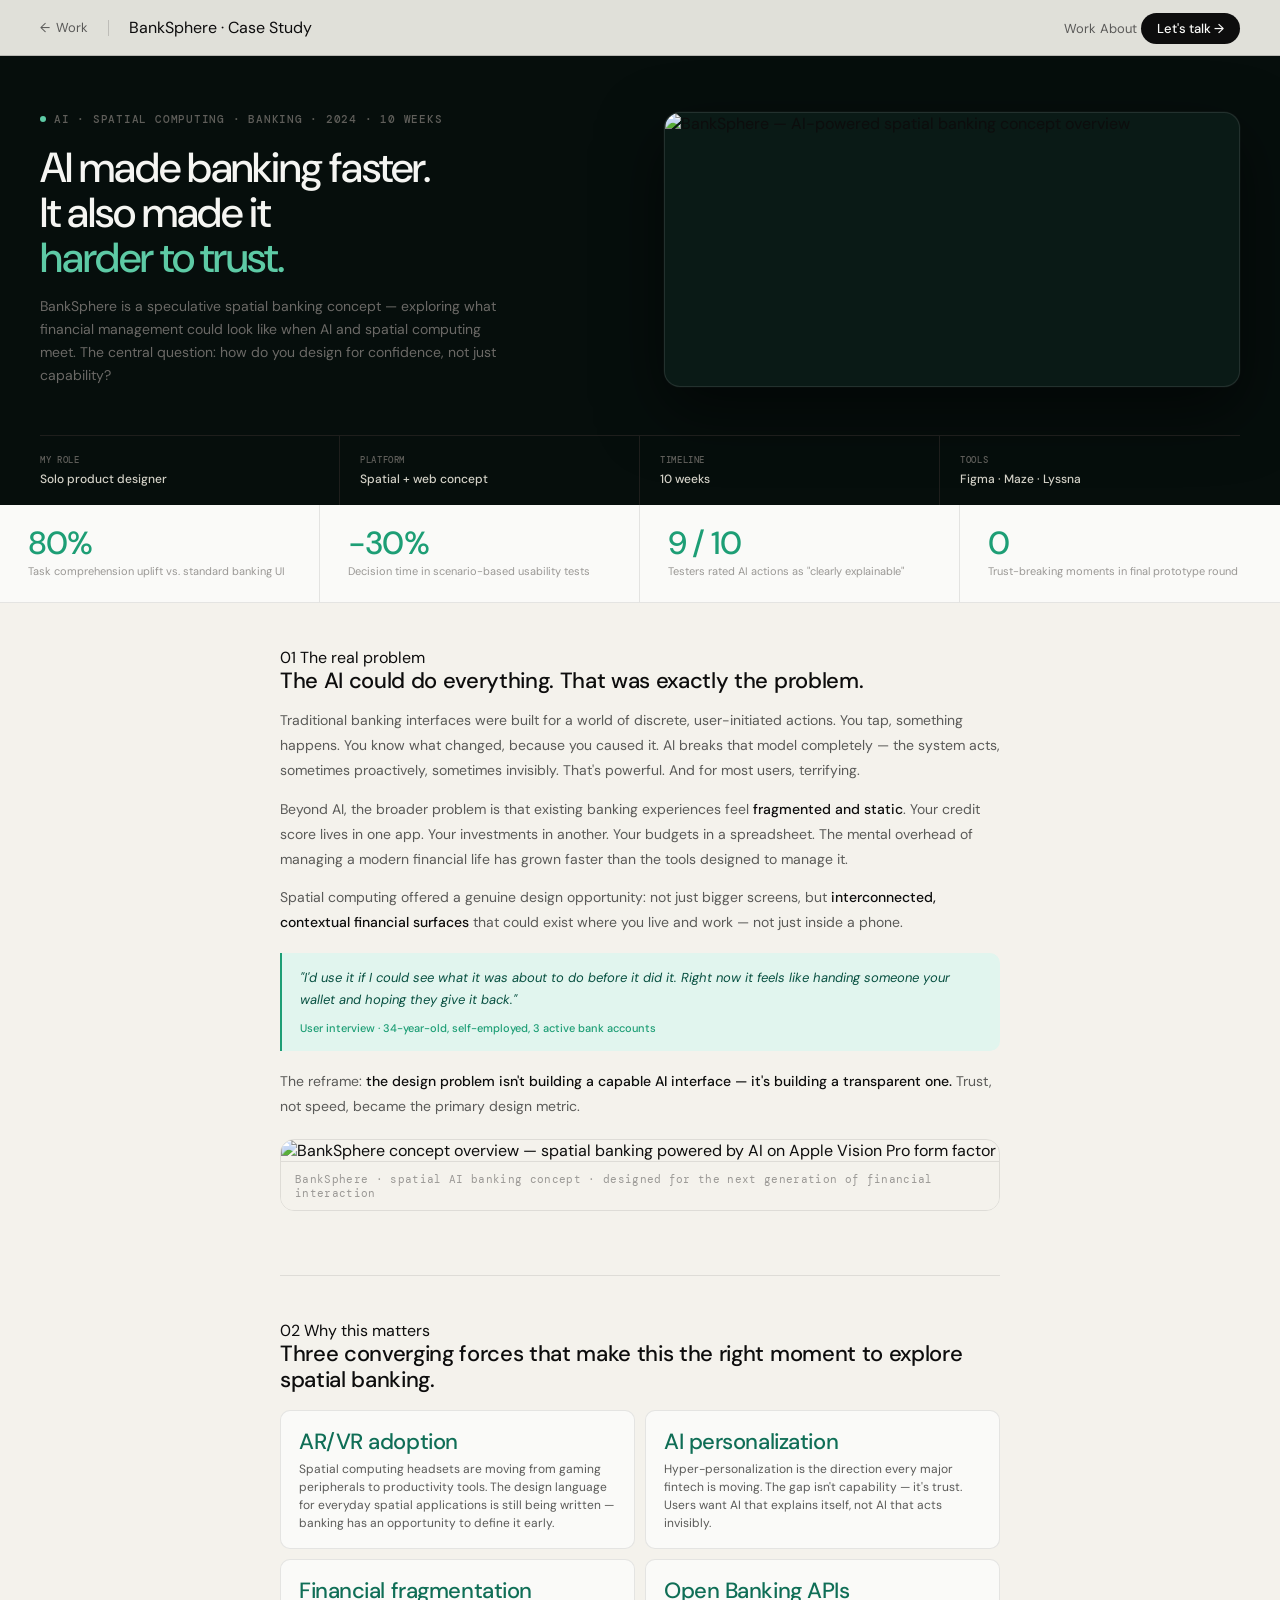
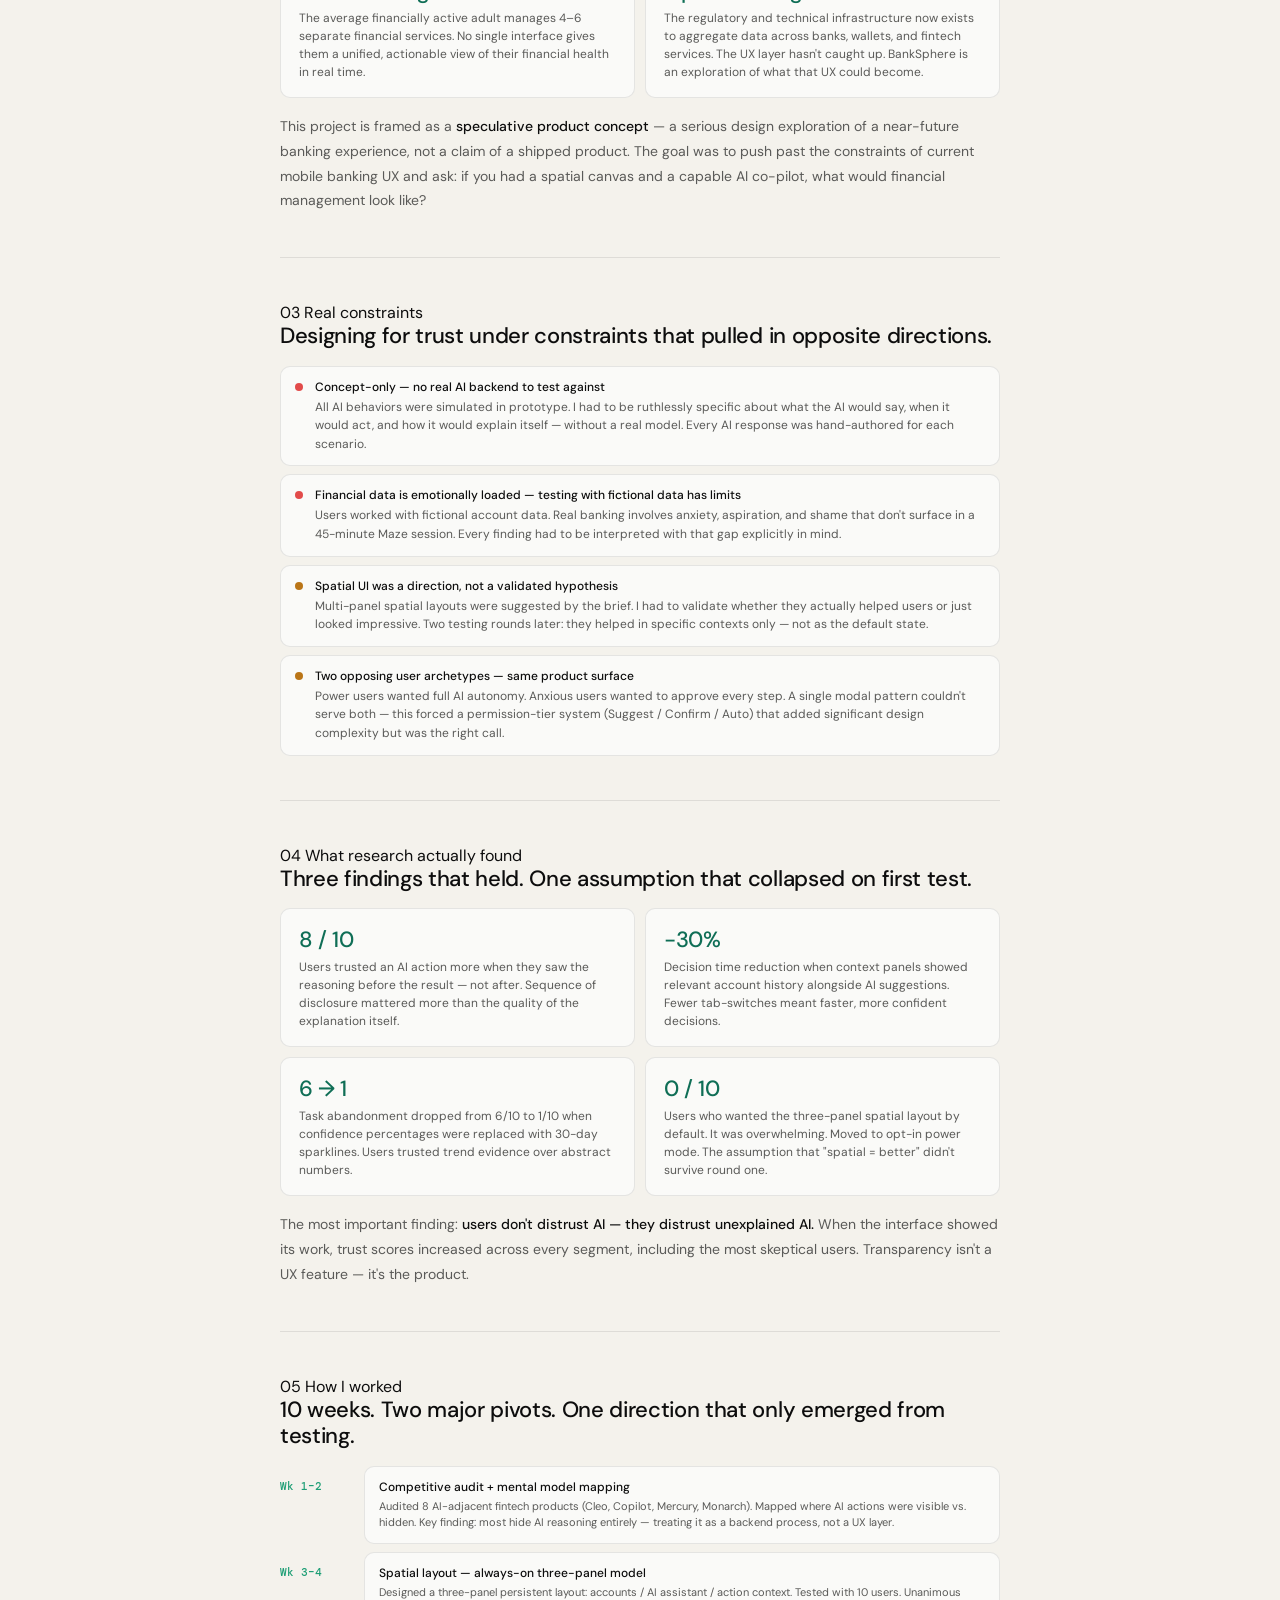
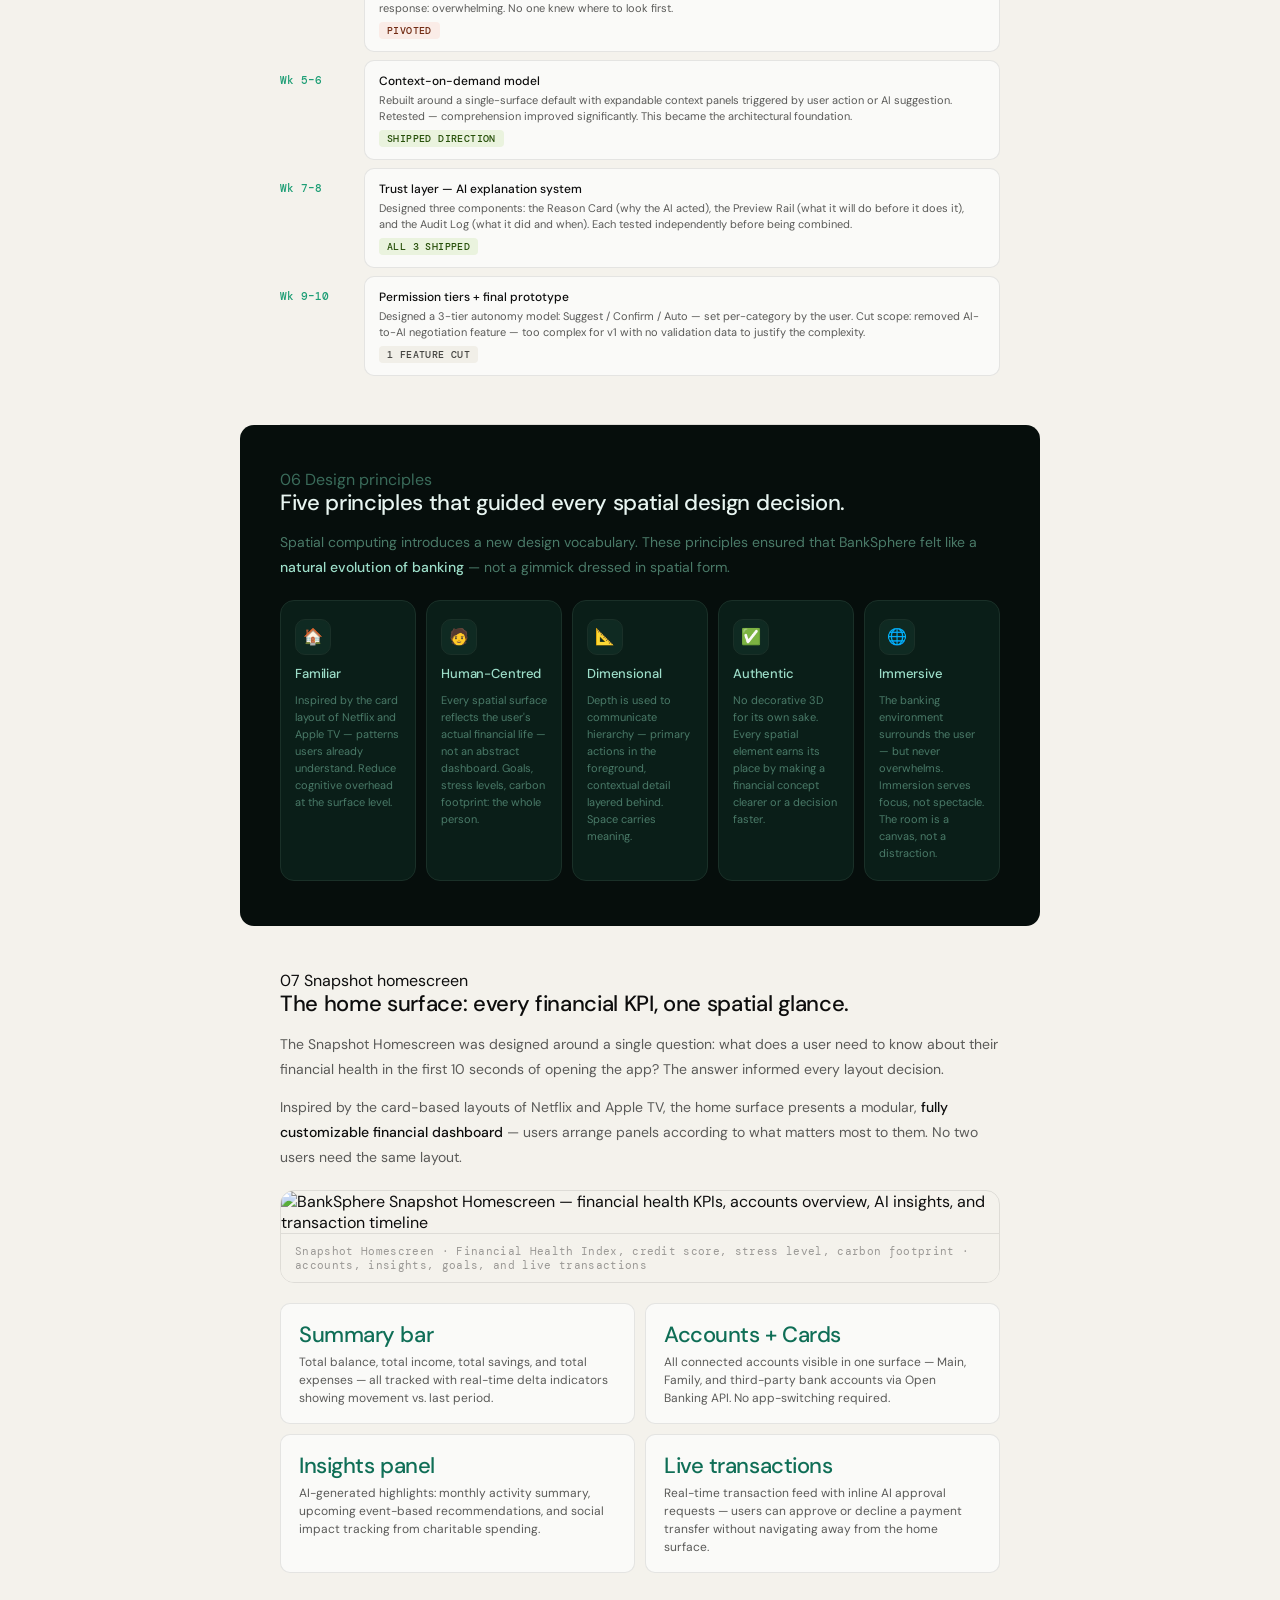
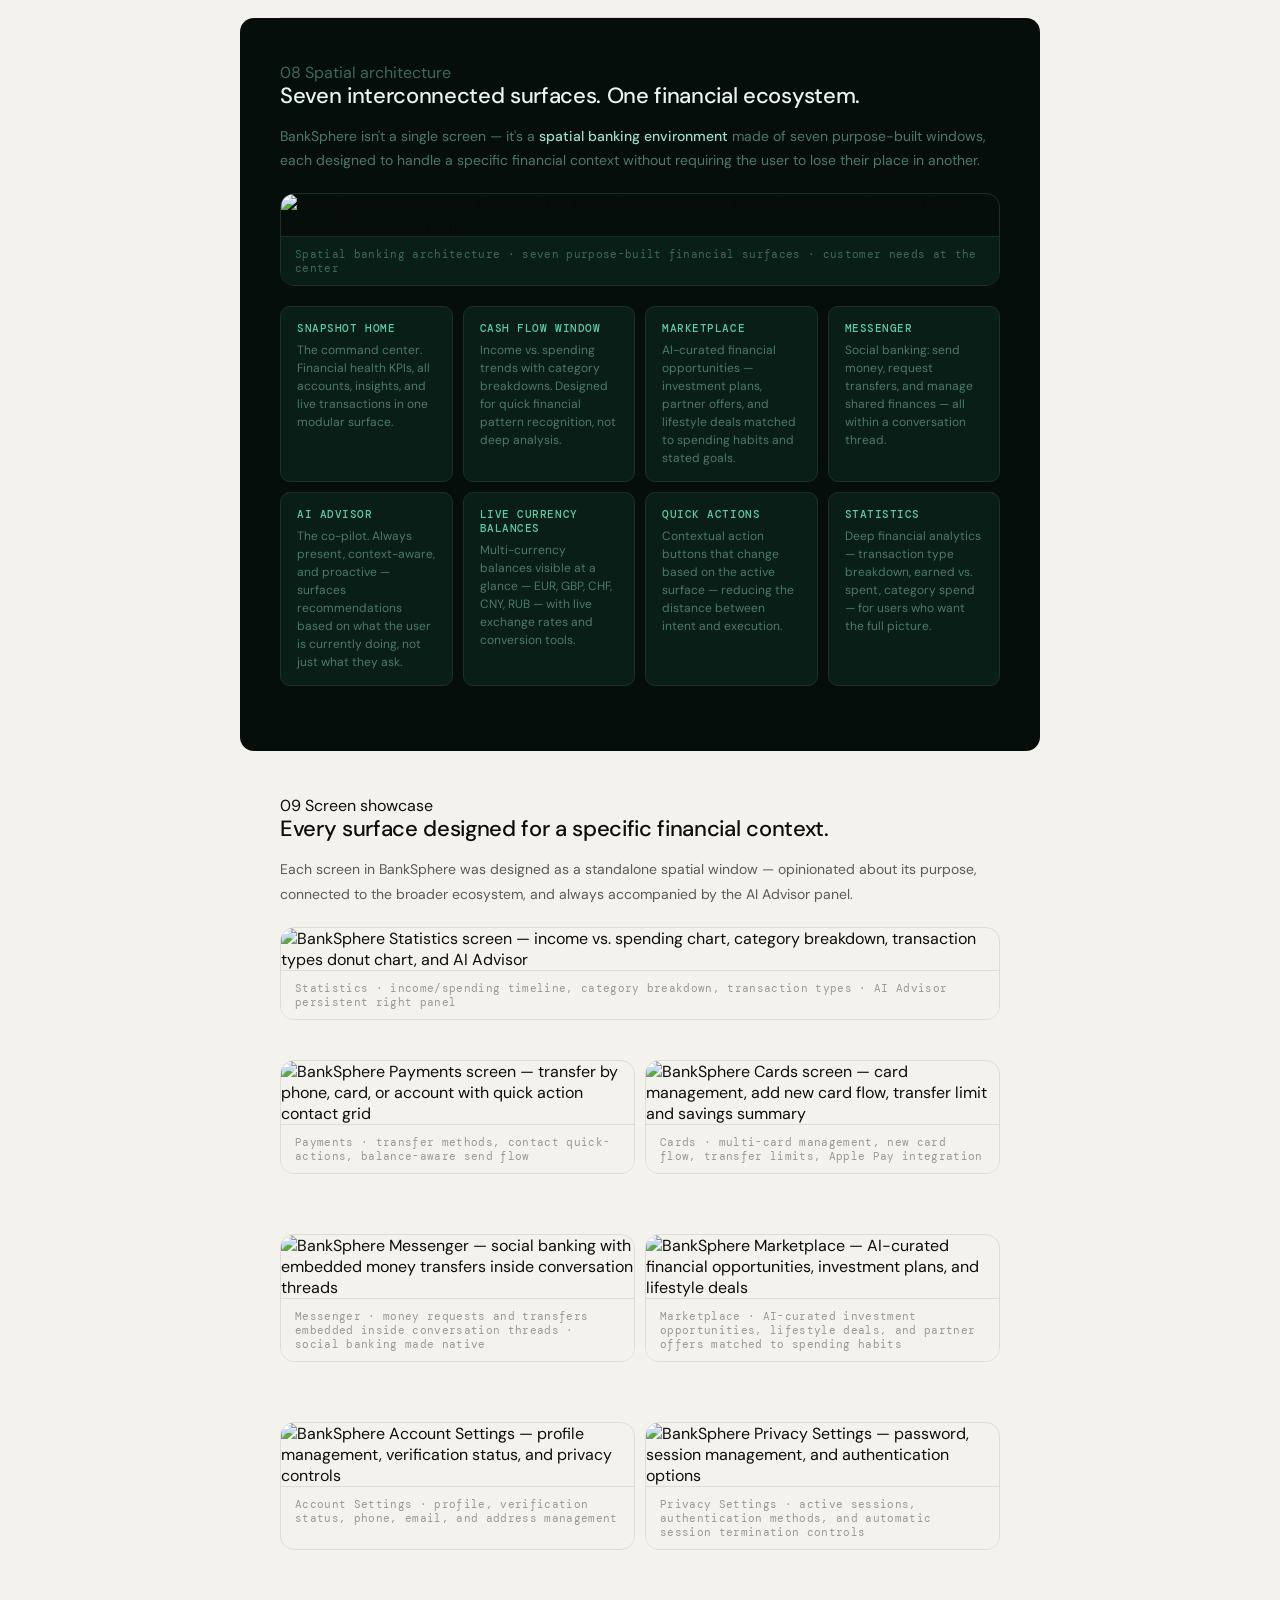
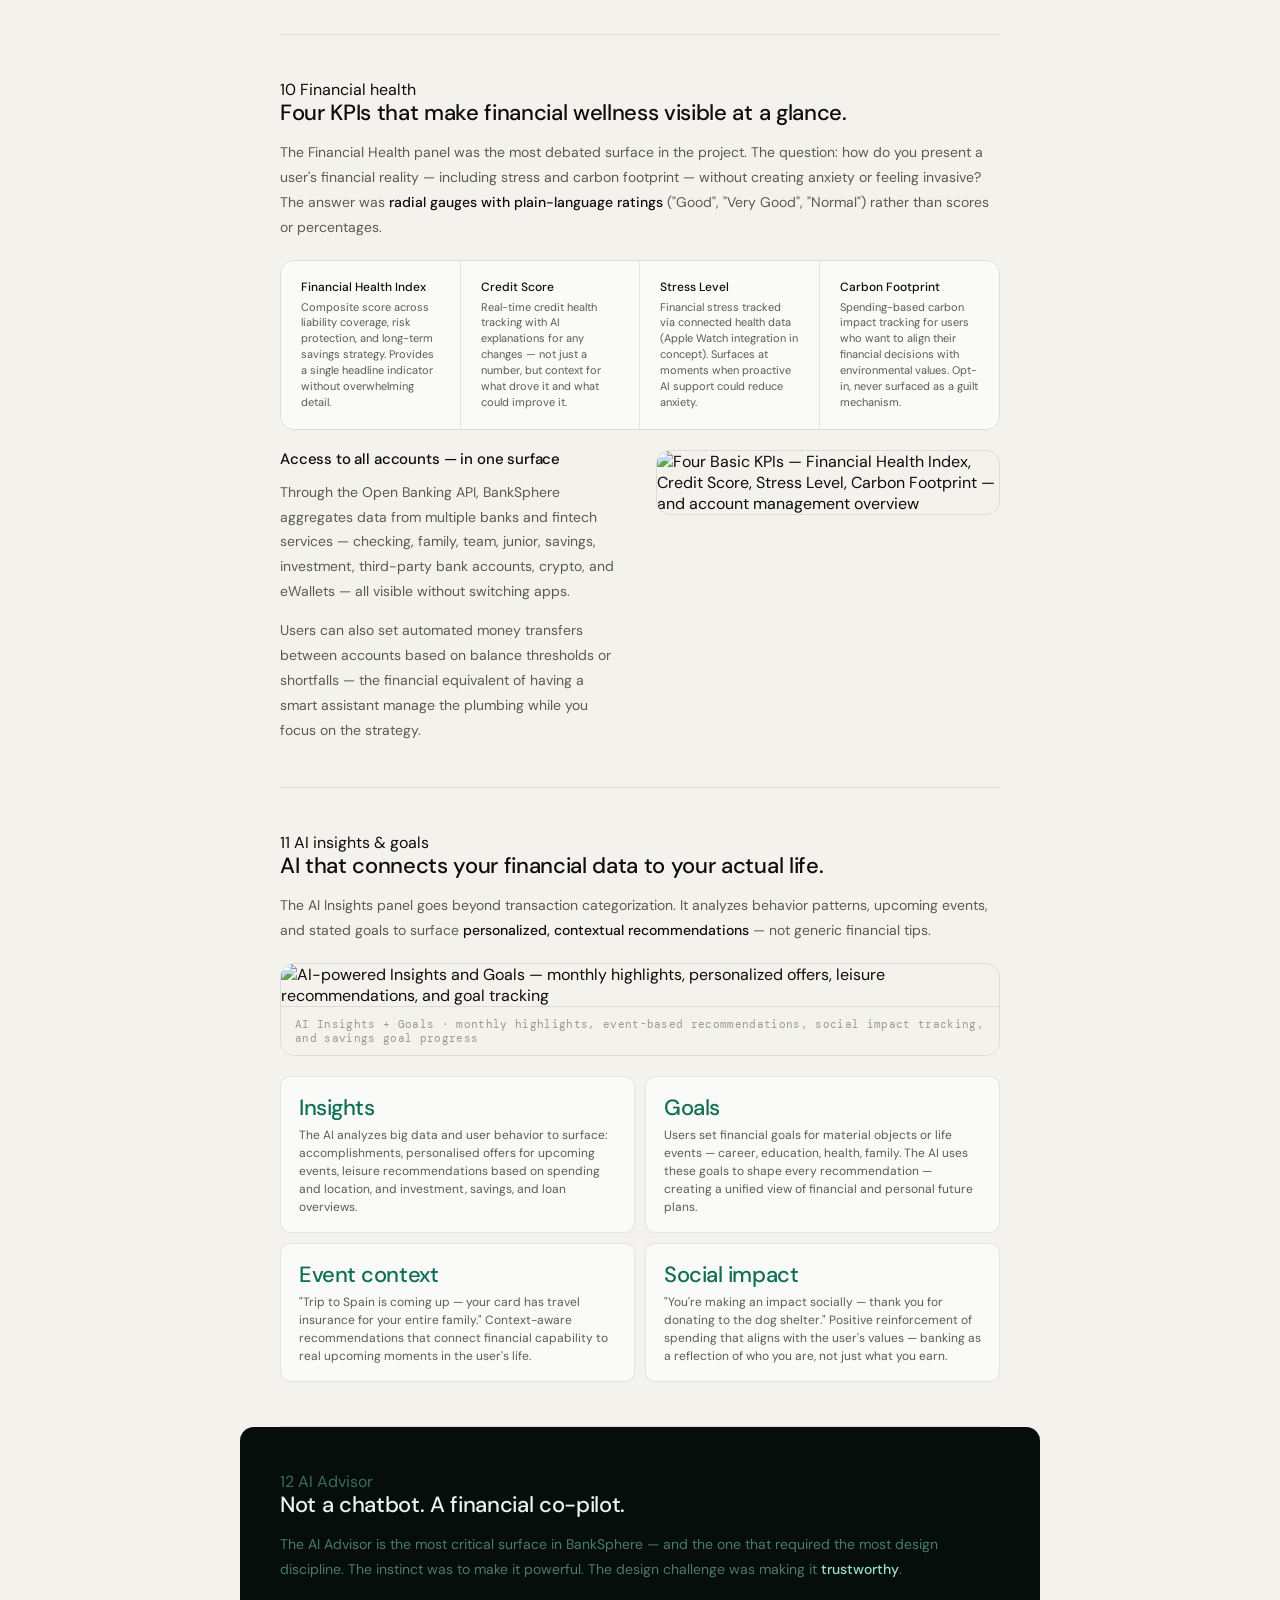
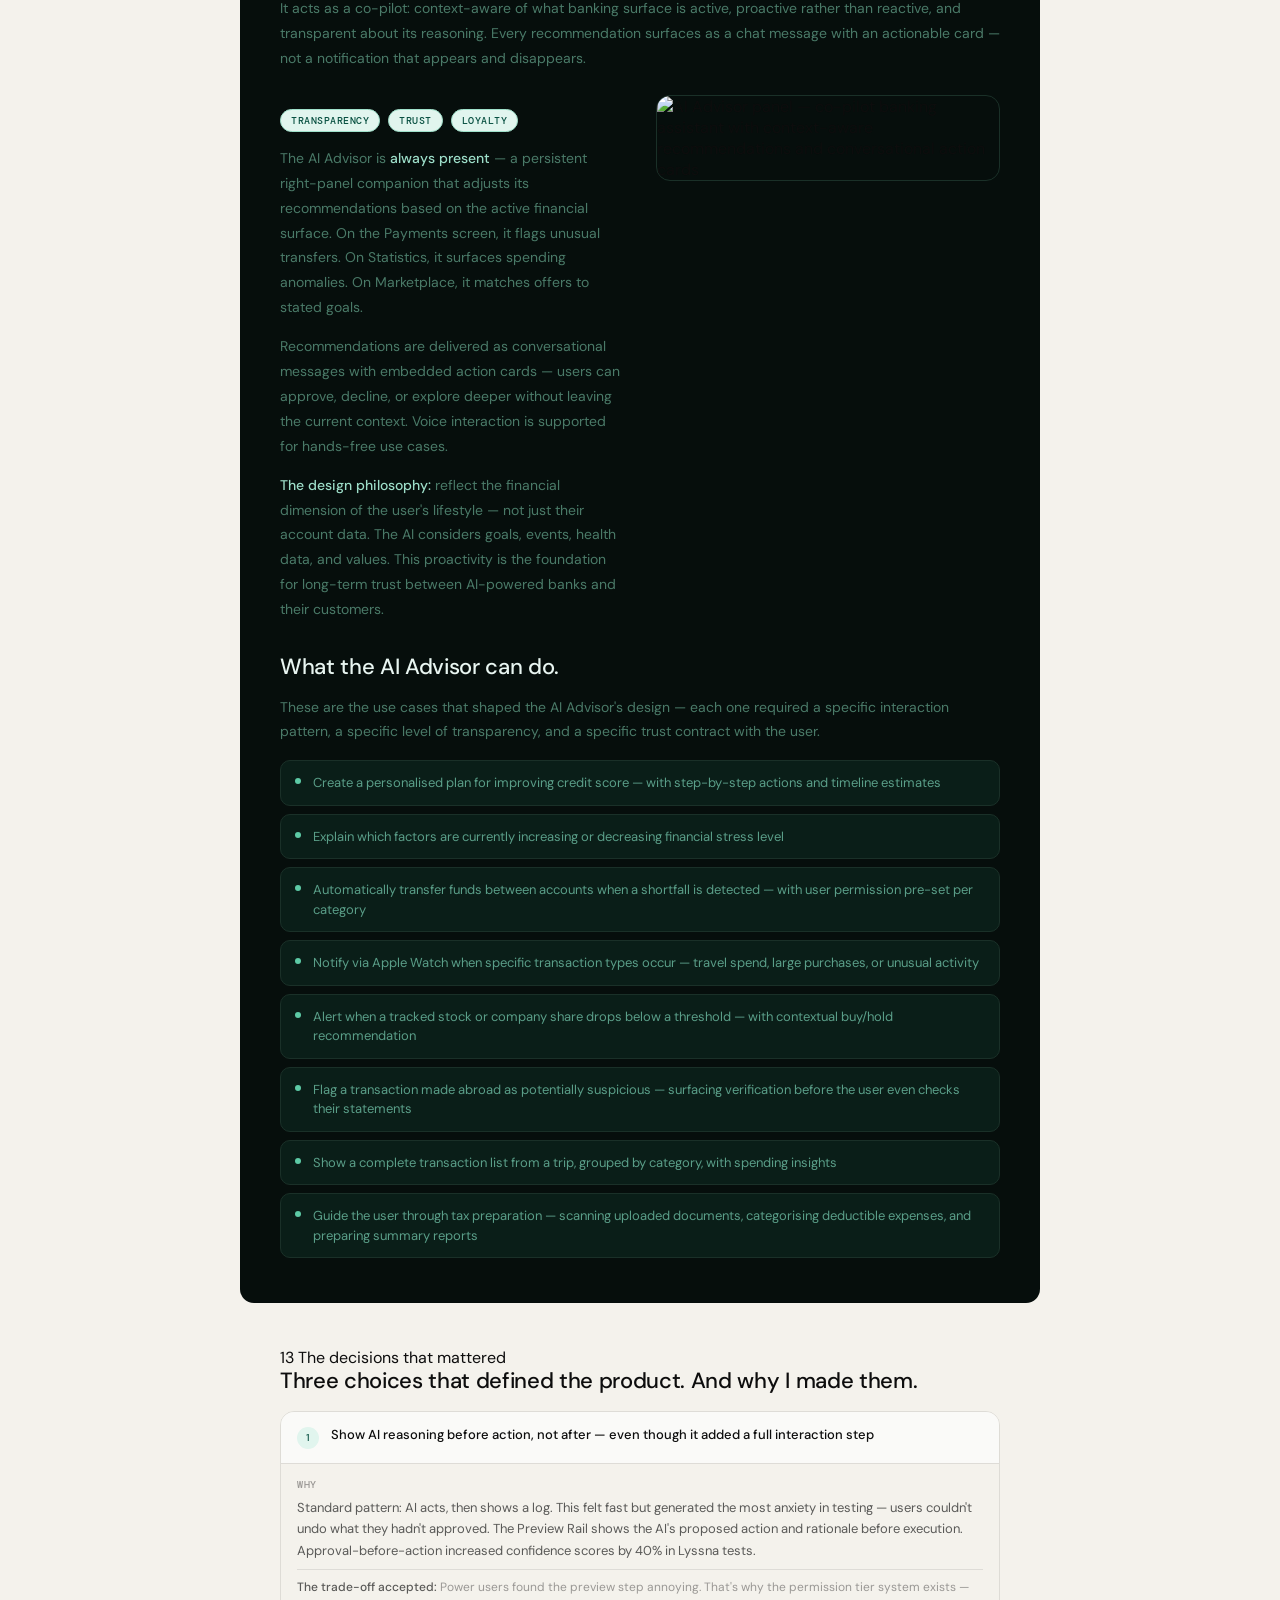
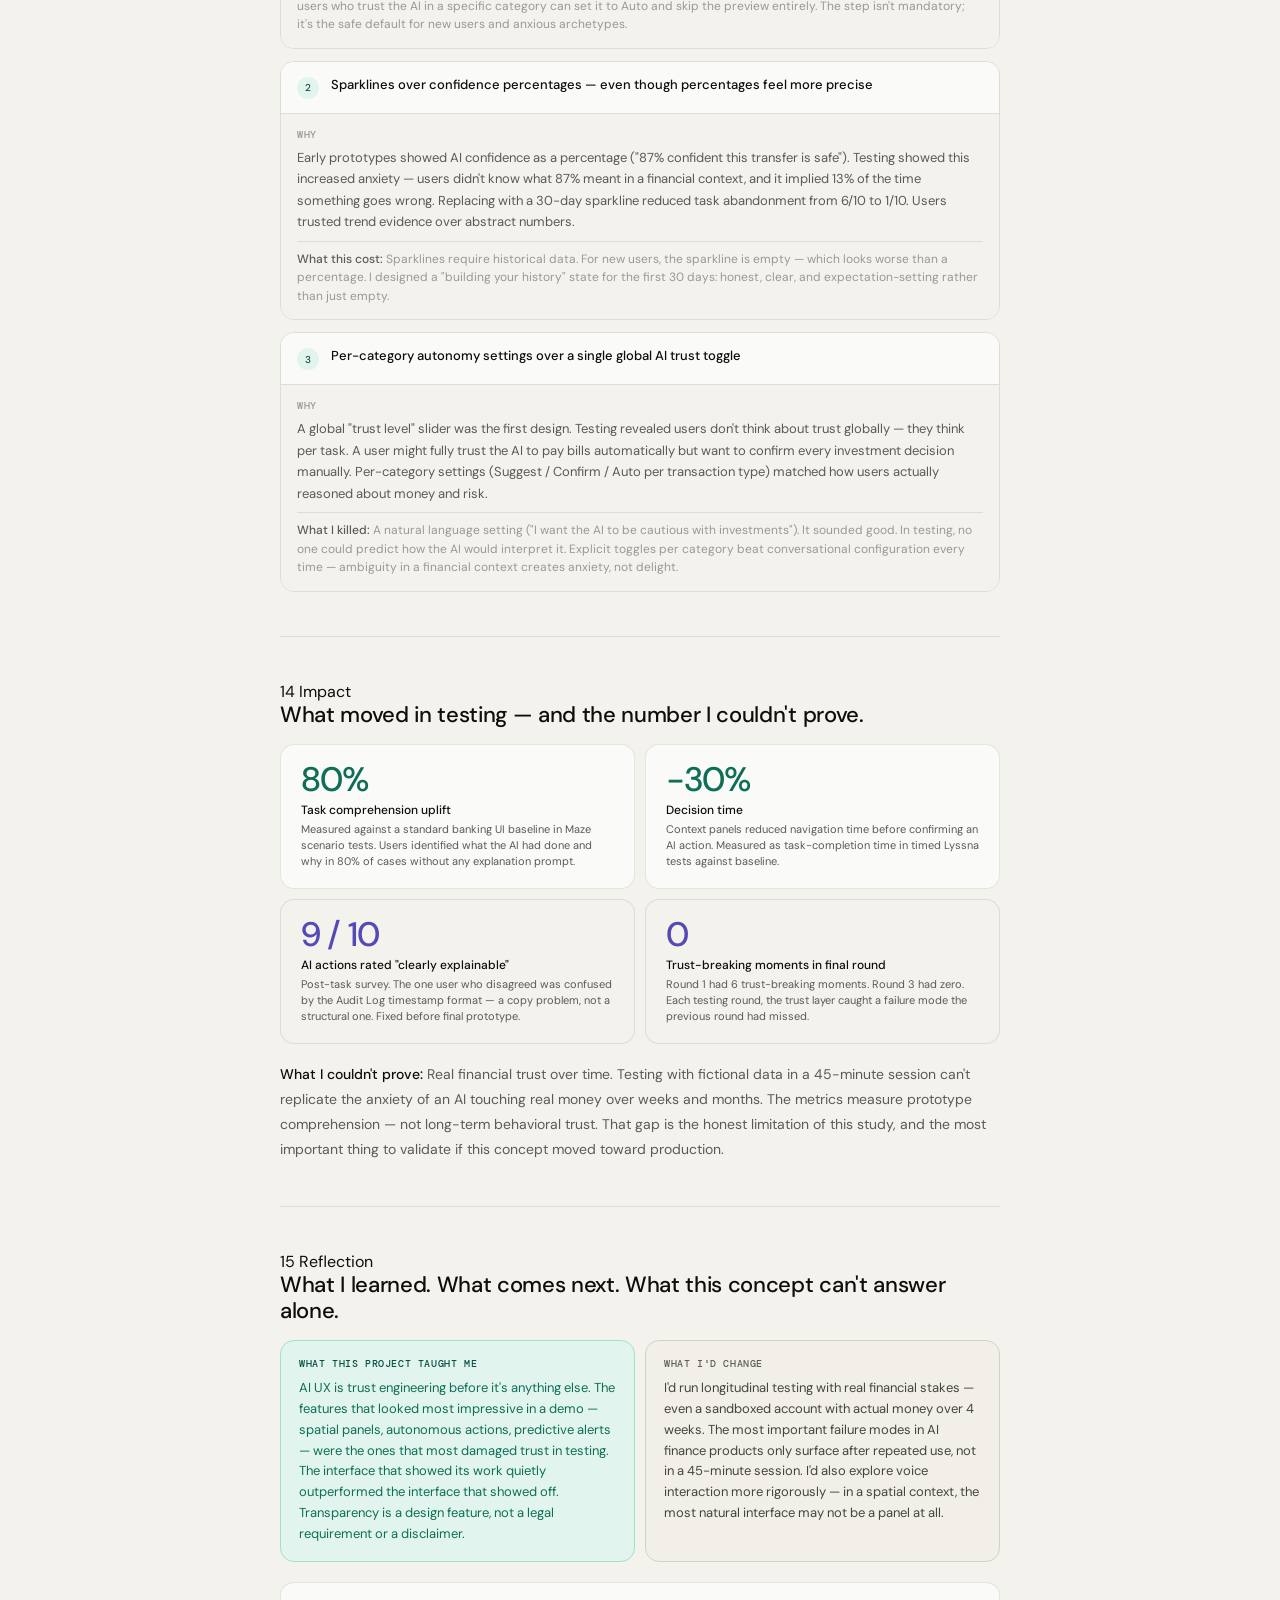
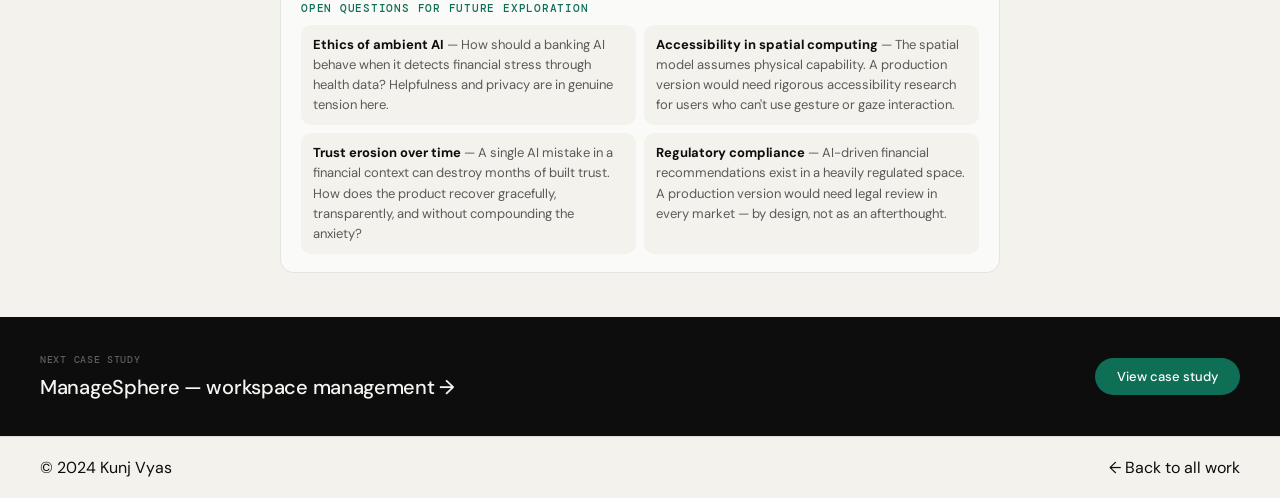
==== work/banksphere.html @ ab6a299d "work files added" ====
<!DOCTYPE html>
<html lang="en">
<head>
  <meta charset="UTF-8" />
  <meta name="viewport" content="width=device-width, initial-scale=1.0" />
  <title>BankSphere — Case Study · Kunj Vyas</title>
  <meta name="description" content="BankSphere: A spatial AI banking concept — designing trust, transparency, and financial intelligence into a near-future banking experience." />
  <link rel="preconnect" href="https://fonts.googleapis.com" />
  <link rel="preconnect" href="https://fonts.gstatic.com" crossorigin />
  <link href="https://fonts.googleapis.com/css2?family=DM+Sans:opsz,wght@9..40,300;9..40,400;9..40,500&family=DM+Mono:wght@400;500&display=swap" rel="stylesheet" />
  <link rel="stylesheet" href="case-study.css" />
  <style>
    /* ── BankSphere accent: Teal ── */
    .cs-hero-bg          { background: #060E0C; }
    .cs-eyebrow-dot      { background: #5DCAA5; }
    .cs-h1 em            { color: #5DCAA5; }
    .cs-tl-week          { color: var(--c-teal); }
    .cs-metric-num       { color: var(--c-teal); }
    .cs-insight-num      { color: var(--c-teal-mid); }
    .cs-outcome-num--pri { color: var(--c-teal-mid); }
    .cs-outcome-num--sec { color: var(--c-indigo); }
    .cs-decision-num     { background: var(--c-teal-tint); color: var(--c-teal-dark); }
    .cs-quote            { background: var(--c-teal-tint); border-color: var(--c-teal); }
    .cs-quote-text       { color: var(--c-teal-dark); }
    .cs-quote-attr       { color: var(--c-teal); }
    .nav-progress-bar    { background: var(--c-teal); }
    .cs-next-btn         { background: var(--c-teal-mid); }

    /* ── Asset containers ── */
    .cs-asset { margin: 20px 0; border-radius: var(--r-lg); overflow: hidden; border: 0.5px solid var(--c-border); }
    .cs-asset img { width: 100%; display: block; }
    .cs-asset-caption {
      padding: 10px 14px; font-size: 11px; color: var(--c-text-3);
      font-family: var(--font-mono); letter-spacing: 0.03em;
      border-top: 0.5px solid var(--c-border); background: var(--c-parchment);
    }
    .cs-asset-pair { display: grid; grid-template-columns: 1fr 1fr; gap: 10px; margin: 20px 0; }
    .cs-asset-trio { display: grid; grid-template-columns: 1fr 1fr 1fr; gap: 10px; margin: 20px 0; }

    /* ── Hero two-column layout with cover image ── */
    .cs-hero-inner {
      display: grid;
      grid-template-columns: 1fr 1fr;
      gap: 48px;
      align-items: start;
      padding: 56px 40px 0;
      width: 100%;
    }
    .cs-hero-text { display: flex; flex-direction: column; }
    .cs-hero-inner .cs-h1 {
      font-size: clamp(26px, 3.6vw, 42px);
      letter-spacing: -0.025em;
      line-height: 1.07;
    }
    .cs-hero-inner .cs-sub { margin-bottom: 0; max-width: 480px; }
    .cs-meta { grid-column: 1 / -1; margin-top: 0; }

    .cs-hero-cover {
      align-self: stretch;
      border-radius: 16px;
      overflow: hidden;
      border: 0.5px solid rgba(255,255,255,0.1);
      box-shadow: 0 24px 64px rgba(0,0,0,0.55), 0 0 0 0.5px rgba(255,255,255,0.06);
      background: #0A1A16;
      display: flex;
    }
    .cs-hero-cover img {
      width: 100%; height: 100%;
      object-fit: contain;
      display: block;
    }

    @media (max-width: 860px) {
      .cs-hero-inner { grid-template-columns: 1fr; gap: 24px; padding: 44px 24px 0; }
      .cs-meta { grid-column: auto; }
      .cs-hero-cover { align-self: auto; aspect-ratio: 16/9; }
    }

    /* ── Principle cards (Apple-like) ── */
    .cs-principles-grid {
      display: grid; grid-template-columns: repeat(5,1fr);
      gap: 10px; margin-top: 20px;
    }
    .cs-principle-card {
      background: var(--c-chalk); border: 0.5px solid var(--c-border);
      border-radius: var(--r-lg); padding: 18px 14px;
      display: flex; flex-direction: column; gap: 10px;
    }
    .cs-principle-icon {
      width: 36px; height: 36px; border-radius: 10px;
      background: var(--c-teal-tint); border: 0.5px solid var(--c-teal-bdr);
      display: flex; align-items: center; justify-content: center;
      font-size: 16px;
    }
    .cs-principle-name {
      font-size: 13px; font-weight: 500; color: var(--c-text-1);
      letter-spacing: -0.01em;
    }
    .cs-principle-desc {
      font-size: 11px; color: var(--c-text-2); line-height: 1.55;
    }

    /* ── Architecture ecosystem pills ── */
    .cs-ecosystem {
      display: grid; grid-template-columns: repeat(4,1fr);
      gap: 10px; margin: 20px 0;
    }
    .cs-eco-item {
      background: var(--c-chalk); border: 0.5px solid var(--c-border);
      border-radius: var(--r-md); padding: 14px 16px;
    }
    .cs-eco-label {
      font-size: 11px; font-weight: 500; color: var(--c-teal-mid);
      font-family: var(--font-mono); letter-spacing: 0.05em;
      text-transform: uppercase; margin-bottom: 6px;
    }
    .cs-eco-desc { font-size: 12px; color: var(--c-text-2); line-height: 1.5; }

    /* ── KPI strip ── */
    .cs-kpi-strip {
      display: grid; grid-template-columns: repeat(4,1fr);
      gap: 0; margin: 20px 0;
      border: 0.5px solid var(--c-border); border-radius: var(--r-lg); overflow: hidden;
    }
    .cs-kpi-cell {
      padding: 18px 20px; border-right: 0.5px solid var(--c-border);
      background: var(--c-chalk);
    }
    .cs-kpi-cell:last-child { border-right: none; }
    .cs-kpi-name {
      font-size: 12px; font-weight: 500; color: var(--c-text-1); margin-bottom: 5px;
    }
    .cs-kpi-desc { font-size: 11px; color: var(--c-text-2); line-height: 1.45; }

    /* ── AI use case items ── */
    .cs-ai-cases { display: flex; flex-direction: column; gap: 8px; margin-top: 16px; }
    .cs-ai-case {
      display: flex; gap: 12px; align-items: flex-start;
      padding: 12px 14px; background: var(--c-chalk);
      border: 0.5px solid var(--c-border); border-radius: var(--r-md);
      font-size: 13px; color: var(--c-text-2); line-height: 1.5;
    }
    .cs-ai-case::before {
      content: '';
      width: 6px; height: 6px; border-radius: 50%;
      background: var(--c-teal); flex-shrink: 0; margin-top: 5px;
    }

    /* ── Dark immersive section ── */
    .cs-section--immersive {
      background: #060E0C;
      margin-left: -40px; margin-right: -40px;
      padding: 44px 40px;
      border-radius: var(--r-lg);
    }
    .cs-section--immersive .cs-section-eyebrow { color: #3A6B5A; }
    .cs-section--immersive .cs-section-eyebrow-line { background: #1A2E28; }
    .cs-section--immersive .cs-section-h2 { color: #E8F5F1; }
    .cs-section--immersive .cs-p { color: #4A7A68; }
    .cs-section--immersive .cs-p strong { color: #9DDEC9; }
    .cs-section--immersive .cs-ai-case {
      background: #0A1E18; border-color: #1A3028; color: #5A9E88;
    }
    .cs-section--immersive .cs-ai-case::before { background: #5DCAA5; }
    .cs-section--immersive .cs-eco-item {
      background: #0A1E18; border-color: #1A3028;
    }
    .cs-section--immersive .cs-eco-label { color: #5DCAA5; }
    .cs-section--immersive .cs-eco-desc { color: #4A7A68; }
    .cs-section--immersive .cs-principle-card {
      background: #0A1E18; border-color: #1A3028;
    }
    .cs-section--immersive .cs-principle-icon {
      background: #0F2A22; border-color: #1A3028;
    }
    .cs-section--immersive .cs-principle-name { color: #9DDEC9; }
    .cs-section--immersive .cs-principle-desc { color: #4A7A68; }
    .cs-section--immersive .cs-asset { border-color: #1A3028; }
    .cs-section--immersive .cs-asset-caption { background: #0A1E18; border-color: #1A3028; color: #3A6B5A; }

    /* ── Split layout: image + text ── */
    .cs-split {
      display: grid; grid-template-columns: 1fr 1fr;
      gap: 32px; align-items: start; margin-top: 24px;
    }
    .cs-split-img { border-radius: var(--r-lg); overflow: hidden; border: 0.5px solid var(--c-border); }
    .cs-split-img img { width: 100%; display: block; }
    .cs-split-h3 {
      font-size: 15px; font-weight: 500; color: var(--c-text-1);
      letter-spacing: -0.01em; line-height: 1.3; margin-bottom: 10px;
    }
    .cs-section--immersive .cs-split-img { border-color: #1A3028; }
    .cs-section--immersive .cs-split-h3 { color: #9DDEC9; }

    /* ── Tag pills ── */
    .cs-tag-pills { display: flex; flex-wrap: wrap; gap: 8px; margin: 14px 0; }
    .cs-tag-pill {
      font-family: var(--font-mono); font-size: 10px; font-weight: 500;
      letter-spacing: 0.05em; text-transform: uppercase;
      padding: 4px 10px; border-radius: 100px;
      background: var(--c-teal-tint); color: var(--c-teal-dark);
      border: 0.5px solid var(--c-teal-bdr);
    }

    /* ── Responsive ── */
    @media (max-width: 860px) {
      .cs-principles-grid { grid-template-columns: 1fr 1fr; }
      .cs-ecosystem { grid-template-columns: 1fr 1fr; }
      .cs-kpi-strip { grid-template-columns: 1fr 1fr; }
      .cs-kpi-cell:nth-child(2) { border-right: none; }
      .cs-kpi-cell:nth-child(3) { border-top: 0.5px solid var(--c-border); border-right: 0.5px solid var(--c-border); }
      .cs-kpi-cell:nth-child(4) { border-top: 0.5px solid var(--c-border); border-right: none; }
      .cs-split { grid-template-columns: 1fr; gap: 16px; }
      .cs-section--immersive { margin-left: -24px; margin-right: -24px; padding: 36px 24px; }
    }
    @media (max-width: 680px) {
      .cs-asset-pair, .cs-asset-trio { grid-template-columns: 1fr; }
      .cs-principles-grid { grid-template-columns: 1fr; }
      .cs-ecosystem { grid-template-columns: 1fr; }
    }
  </style>
</head>
<body>

<!-- NAV -->
<nav class="nav" id="nav">
  <div class="nav-left">
    <a href="../index.html" class="nav-back"><span class="nav-back-arrow">←</span> Work</a>
    <div class="nav-sep"></div>
    <span class="nav-page-title">BankSphere · Case Study</span>
  </div>
  <div class="nav-right">
    <a href="../index.html#work" class="nav-link">Work</a>
    <a href="../index.html#about" class="nav-link">About</a>
    <a href="mailto:kunjvyas26@gmail.com" class="nav-cta">Let's talk →</a>
  </div>
  <button class="nav-hamburger" id="hamburger" aria-label="Open menu"><span></span><span></span></button>
  <div class="nav-progress-wrap"><div class="nav-progress-bar" id="progressBar"></div></div>
</nav>

<div class="mobile-menu" id="mobileMenu">
  <a href="../index.html" class="mobile-link" data-close>← Back to work</a>
  <a href="../index.html#about" class="mobile-link" data-close>About</a>
  <a href="mailto:kunjvyas26@gmail.com" class="mobile-cta" data-close>Let's talk →</a>
</div>

<!-- ═══════════════════════ HERO ═══════════════════════ -->
<div class="cs-hero cs-hero-bg">
  <div class="cs-hero-inner">

    <!-- Left: text -->
    <div class="cs-hero-text">
      <div class="cs-eyebrow">
        <span class="cs-eyebrow-dot"></span>
        <span class="cs-eyebrow-text">AI · Spatial Computing · Banking · 2024 · 10 weeks</span>
      </div>
      <h1 class="cs-h1">AI made banking faster.<br>It also made it<br><em>harder to trust.</em></h1>
      <p class="cs-sub">BankSphere is a speculative spatial banking concept — exploring what financial management could look like when AI and spatial computing meet. The central question: how do you design for confidence, not just capability?</p>
    </div>

    <!-- Right: cover image -->
    <div class="cs-hero-cover">
      <img src="../banksphere/Cover.png" alt="BankSphere — AI-powered spatial banking concept overview" loading="lazy" />
    </div>

    <!-- Meta row — spans full width below both columns -->
    <div class="cs-meta">
      <div class="cs-meta-cell"><div class="cs-meta-label">My role</div><div class="cs-meta-val">Solo product designer</div></div>
      <div class="cs-meta-cell"><div class="cs-meta-label">Platform</div><div class="cs-meta-val">Spatial + web concept</div></div>
      <div class="cs-meta-cell"><div class="cs-meta-label">Timeline</div><div class="cs-meta-val">10 weeks</div></div>
      <div class="cs-meta-cell"><div class="cs-meta-label">Tools</div><div class="cs-meta-val">Figma · Maze · Lyssna</div></div>
    </div>

  </div>
</div>

<!-- METRICS BAR -->
<div class="cs-metrics">
  <div class="cs-metric-cell"><div class="cs-metric-num">80%</div><div class="cs-metric-lbl">Task comprehension uplift vs. standard banking UI</div></div>
  <div class="cs-metric-cell"><div class="cs-metric-num">−30%</div><div class="cs-metric-lbl">Decision time in scenario-based usability tests</div></div>
  <div class="cs-metric-cell"><div class="cs-metric-num">9 / 10</div><div class="cs-metric-lbl">Testers rated AI actions as "clearly explainable"</div></div>
  <div class="cs-metric-cell"><div class="cs-metric-num">0</div><div class="cs-metric-lbl">Trust-breaking moments in final prototype round</div></div>
</div>

<!-- ═══════════════════════ BODY ═══════════════════════ -->
<div class="cs-body">

  <!-- ── 01 THE PROBLEM ── -->
  <div class="cs-section reveal">
    <div class="cs-section-eyebrow">01 <span class="cs-section-eyebrow-line"></span> The real problem</div>
    <h2 class="cs-section-h2">The AI could do everything. That was exactly the problem.</h2>
    <p class="cs-p">Traditional banking interfaces were built for a world of discrete, user-initiated actions. You tap, something happens. You know what changed, because you caused it. AI breaks that model completely — the system acts, sometimes proactively, sometimes invisibly. That's powerful. And for most users, terrifying.</p>
    <p class="cs-p">Beyond AI, the broader problem is that existing banking experiences feel <strong>fragmented and static</strong>. Your credit score lives in one app. Your investments in another. Your budgets in a spreadsheet. The mental overhead of managing a modern financial life has grown faster than the tools designed to manage it.</p>
    <p class="cs-p">Spatial computing offered a genuine design opportunity: not just bigger screens, but <strong>interconnected, contextual financial surfaces</strong> that could exist where you live and work — not just inside a phone.</p>
    <div class="cs-quote">
      <p class="cs-quote-text">"I'd use it if I could see what it was about to do before it did it. Right now it feels like handing someone your wallet and hoping they give it back."</p>
      <cite class="cs-quote-attr">User interview · 34-year-old, self-employed, 3 active bank accounts</cite>
    </div>
    <p class="cs-p">The reframe: <strong>the design problem isn't building a capable AI interface — it's building a transparent one.</strong> Trust, not speed, became the primary design metric.</p>

    <div class="cs-asset">
      <img src="../banksphere/Cover.png" alt="BankSphere concept overview — spatial banking powered by AI on Apple Vision Pro form factor" loading="lazy" />
      <div class="cs-asset-caption">BankSphere · spatial AI banking concept · designed for the next generation of financial interaction</div>
    </div>
  </div>

  <!-- ── 02 WHY THIS MATTERS ── -->
  <div class="cs-section reveal">
    <div class="cs-section-eyebrow">02 <span class="cs-section-eyebrow-line"></span> Why this matters</div>
    <h2 class="cs-section-h2">Three converging forces that make this the right moment to explore spatial banking.</h2>
    <div class="cs-insight-grid">
      <div class="cs-insight-card">
        <div class="cs-insight-num">AR/VR adoption</div>
        <div class="cs-insight-txt">Spatial computing headsets are moving from gaming peripherals to productivity tools. The design language for everyday spatial applications is still being written — banking has an opportunity to define it early.</div>
      </div>
      <div class="cs-insight-card">
        <div class="cs-insight-num">AI personalization</div>
        <div class="cs-insight-txt">Hyper-personalization is the direction every major fintech is moving. The gap isn't capability — it's trust. Users want AI that explains itself, not AI that acts invisibly.</div>
      </div>
      <div class="cs-insight-card">
        <div class="cs-insight-num">Financial fragmentation</div>
        <div class="cs-insight-txt">The average financially active adult manages 4–6 separate financial services. No single interface gives them a unified, actionable view of their financial health in real time.</div>
      </div>
      <div class="cs-insight-card">
        <div class="cs-insight-num">Open Banking APIs</div>
        <div class="cs-insight-txt">The regulatory and technical infrastructure now exists to aggregate data across banks, wallets, and fintech services. The UX layer hasn't caught up. BankSphere is an exploration of what that UX could become.</div>
      </div>
    </div>
    <p class="cs-p" style="margin-top:16px">This project is framed as a <strong>speculative product concept</strong> — a serious design exploration of a near-future banking experience, not a claim of a shipped product. The goal was to push past the constraints of current mobile banking UX and ask: if you had a spatial canvas and a capable AI co-pilot, what would financial management look like?</p>
  </div>

  <!-- ── 03 CONSTRAINTS ── -->
  <div class="cs-section reveal">
    <div class="cs-section-eyebrow">03 <span class="cs-section-eyebrow-line"></span> Real constraints</div>
    <h2 class="cs-section-h2">Designing for trust under constraints that pulled in opposite directions.</h2>
    <div class="cs-constraint-list">
      <div class="cs-constraint-item">
        <div class="cs-c-dot cs-c-dot--hard"></div>
        <div>
          <div class="cs-c-label">Concept-only — no real AI backend to test against</div>
          <div class="cs-c-sub">All AI behaviors were simulated in prototype. I had to be ruthlessly specific about what the AI would say, when it would act, and how it would explain itself — without a real model. Every AI response was hand-authored for each scenario.</div>
        </div>
      </div>
      <div class="cs-constraint-item">
        <div class="cs-c-dot cs-c-dot--hard"></div>
        <div>
          <div class="cs-c-label">Financial data is emotionally loaded — testing with fictional data has limits</div>
          <div class="cs-c-sub">Users worked with fictional account data. Real banking involves anxiety, aspiration, and shame that don't surface in a 45-minute Maze session. Every finding had to be interpreted with that gap explicitly in mind.</div>
        </div>
      </div>
      <div class="cs-constraint-item">
        <div class="cs-c-dot cs-c-dot--soft"></div>
        <div>
          <div class="cs-c-label">Spatial UI was a direction, not a validated hypothesis</div>
          <div class="cs-c-sub">Multi-panel spatial layouts were suggested by the brief. I had to validate whether they actually helped users or just looked impressive. Two testing rounds later: they helped in specific contexts only — not as the default state.</div>
        </div>
      </div>
      <div class="cs-constraint-item">
        <div class="cs-c-dot cs-c-dot--soft"></div>
        <div>
          <div class="cs-c-label">Two opposing user archetypes — same product surface</div>
          <div class="cs-c-sub">Power users wanted full AI autonomy. Anxious users wanted to approve every step. A single modal pattern couldn't serve both — this forced a permission-tier system (Suggest / Confirm / Auto) that added significant design complexity but was the right call.</div>
        </div>
      </div>
    </div>
  </div>

  <!-- ── 04 RESEARCH ── -->
  <div class="cs-section reveal">
    <div class="cs-section-eyebrow">04 <span class="cs-section-eyebrow-line"></span> What research actually found</div>
    <h2 class="cs-section-h2">Three findings that held. One assumption that collapsed on first test.</h2>
    <div class="cs-insight-grid">
      <div class="cs-insight-card">
        <div class="cs-insight-num">8 / 10</div>
        <div class="cs-insight-txt">Users trusted an AI action more when they saw the reasoning before the result — not after. Sequence of disclosure mattered more than the quality of the explanation itself.</div>
      </div>
      <div class="cs-insight-card">
        <div class="cs-insight-num">−30%</div>
        <div class="cs-insight-txt">Decision time reduction when context panels showed relevant account history alongside AI suggestions. Fewer tab-switches meant faster, more confident decisions.</div>
      </div>
      <div class="cs-insight-card">
        <div class="cs-insight-num">6 → 1</div>
        <div class="cs-insight-txt">Task abandonment dropped from 6/10 to 1/10 when confidence percentages were replaced with 30-day sparklines. Users trusted trend evidence over abstract numbers.</div>
      </div>
      <div class="cs-insight-card">
        <div class="cs-insight-num">0 / 10</div>
        <div class="cs-insight-txt">Users who wanted the three-panel spatial layout by default. It was overwhelming. Moved to opt-in power mode. The assumption that "spatial = better" didn't survive round one.</div>
      </div>
    </div>
    <p class="cs-p" style="margin-top:16px">The most important finding: <strong>users don't distrust AI — they distrust unexplained AI.</strong> When the interface showed its work, trust scores increased across every segment, including the most skeptical users. Transparency isn't a UX feature — it's the product.</p>
  </div>

  <!-- ── 05 PROCESS ── -->
  <div class="cs-section reveal">
    <div class="cs-section-eyebrow">05 <span class="cs-section-eyebrow-line"></span> How I worked</div>
    <h2 class="cs-section-h2">10 weeks. Two major pivots. One direction that only emerged from testing.</h2>
    <div class="cs-timeline">
      <div class="cs-tl-item">
        <div class="cs-tl-week">Wk 1–2</div>
        <div class="cs-tl-card">
          <div class="cs-tl-phase">Competitive audit + mental model mapping</div>
          <div class="cs-tl-note">Audited 8 AI-adjacent fintech products (Cleo, Copilot, Mercury, Monarch). Mapped where AI actions were visible vs. hidden. Key finding: most hide AI reasoning entirely — treating it as a backend process, not a UX layer.</div>
        </div>
      </div>
      <div class="cs-tl-item">
        <div class="cs-tl-week">Wk 3–4</div>
        <div class="cs-tl-card">
          <div class="cs-tl-phase">Spatial layout — always-on three-panel model</div>
          <div class="cs-tl-note">Designed a three-panel persistent layout: accounts / AI assistant / action context. Tested with 10 users. Unanimous response: overwhelming. No one knew where to look first.</div>
          <span class="cs-tl-flag cs-tl-flag--pivot">Pivoted</span>
        </div>
      </div>
      <div class="cs-tl-item">
        <div class="cs-tl-week">Wk 5–6</div>
        <div class="cs-tl-card">
          <div class="cs-tl-phase">Context-on-demand model</div>
          <div class="cs-tl-note">Rebuilt around a single-surface default with expandable context panels triggered by user action or AI suggestion. Retested — comprehension improved significantly. This became the architectural foundation.</div>
          <span class="cs-tl-flag cs-tl-flag--shipped">Shipped direction</span>
        </div>
      </div>
      <div class="cs-tl-item">
        <div class="cs-tl-week">Wk 7–8</div>
        <div class="cs-tl-card">
          <div class="cs-tl-phase">Trust layer — AI explanation system</div>
          <div class="cs-tl-note">Designed three components: the Reason Card (why the AI acted), the Preview Rail (what it will do before it does it), and the Audit Log (what it did and when). Each tested independently before being combined.</div>
          <span class="cs-tl-flag cs-tl-flag--shipped">All 3 shipped</span>
        </div>
      </div>
      <div class="cs-tl-item">
        <div class="cs-tl-week">Wk 9–10</div>
        <div class="cs-tl-card">
          <div class="cs-tl-phase">Permission tiers + final prototype</div>
          <div class="cs-tl-note">Designed a 3-tier autonomy model: Suggest / Confirm / Auto — set per-category by the user. Cut scope: removed AI-to-AI negotiation feature — too complex for v1 with no validation data to justify the complexity.</div>
          <span class="cs-tl-flag cs-tl-flag--cut">1 feature cut</span>
        </div>
      </div>
    </div>
  </div>

  <!-- ── 06 SPATIAL DESIGN PRINCIPLES ── -->
  <div class="cs-section reveal cs-section--immersive">
    <div class="cs-section-eyebrow">06 <span class="cs-section-eyebrow-line"></span> Design principles</div>
    <h2 class="cs-section-h2">Five principles that guided every spatial design decision.</h2>
    <p class="cs-p" style="margin-bottom:20px">Spatial computing introduces a new design vocabulary. These principles ensured that BankSphere felt like a <strong>natural evolution of banking</strong> — not a gimmick dressed in spatial form.</p>
    <div class="cs-principles-grid">
      <div class="cs-principle-card">
        <div class="cs-principle-icon">🏠</div>
        <div class="cs-principle-name">Familiar</div>
        <div class="cs-principle-desc">Inspired by the card layout of Netflix and Apple TV — patterns users already understand. Reduce cognitive overhead at the surface level.</div>
      </div>
      <div class="cs-principle-card">
        <div class="cs-principle-icon">🧑</div>
        <div class="cs-principle-name">Human-Centred</div>
        <div class="cs-principle-desc">Every spatial surface reflects the user's actual financial life — not an abstract dashboard. Goals, stress levels, carbon footprint: the whole person.</div>
      </div>
      <div class="cs-principle-card">
        <div class="cs-principle-icon">📐</div>
        <div class="cs-principle-name">Dimensional</div>
        <div class="cs-principle-desc">Depth is used to communicate hierarchy — primary actions in the foreground, contextual detail layered behind. Space carries meaning.</div>
      </div>
      <div class="cs-principle-card">
        <div class="cs-principle-icon">✅</div>
        <div class="cs-principle-name">Authentic</div>
        <div class="cs-principle-desc">No decorative 3D for its own sake. Every spatial element earns its place by making a financial concept clearer or a decision faster.</div>
      </div>
      <div class="cs-principle-card">
        <div class="cs-principle-icon">🌐</div>
        <div class="cs-principle-name">Immersive</div>
        <div class="cs-principle-desc">The banking environment surrounds the user — but never overwhelms. Immersion serves focus, not spectacle. The room is a canvas, not a distraction.</div>
      </div>
    </div>
  </div>

  <!-- ── 07 SNAPSHOT HOMESCREEN ── -->
  <div class="cs-section reveal">
    <div class="cs-section-eyebrow">07 <span class="cs-section-eyebrow-line"></span> Snapshot homescreen</div>
    <h2 class="cs-section-h2">The home surface: every financial KPI, one spatial glance.</h2>
    <p class="cs-p">The Snapshot Homescreen was designed around a single question: what does a user need to know about their financial health in the first 10 seconds of opening the app? The answer informed every layout decision.</p>
    <p class="cs-p">Inspired by the card-based layouts of Netflix and Apple TV, the home surface presents a modular, <strong>fully customizable financial dashboard</strong> — users arrange panels according to what matters most to them. No two users need the same layout.</p>

    <div class="cs-asset">
      <img src="../banksphere/Home.png" alt="BankSphere Snapshot Homescreen — financial health KPIs, accounts overview, AI insights, and transaction timeline" loading="lazy" />
      <div class="cs-asset-caption">Snapshot Homescreen · Financial Health Index, credit score, stress level, carbon footprint · accounts, insights, goals, and live transactions</div>
    </div>

    <div class="cs-insight-grid" style="margin-top:16px">
      <div class="cs-insight-card">
        <div class="cs-insight-num">Summary bar</div>
        <div class="cs-insight-txt">Total balance, total income, total savings, and total expenses — all tracked with real-time delta indicators showing movement vs. last period.</div>
      </div>
      <div class="cs-insight-card">
        <div class="cs-insight-num">Accounts + Cards</div>
        <div class="cs-insight-txt">All connected accounts visible in one surface — Main, Family, and third-party bank accounts via Open Banking API. No app-switching required.</div>
      </div>
      <div class="cs-insight-card">
        <div class="cs-insight-num">Insights panel</div>
        <div class="cs-insight-txt">AI-generated highlights: monthly activity summary, upcoming event-based recommendations, and social impact tracking from charitable spending.</div>
      </div>
      <div class="cs-insight-card">
        <div class="cs-insight-num">Live transactions</div>
        <div class="cs-insight-txt">Real-time transaction feed with inline AI approval requests — users can approve or decline a payment transfer without navigating away from the home surface.</div>
      </div>
    </div>
  </div>

  <!-- ── 08 SPATIAL ARCHITECTURE ── -->
  <div class="cs-section reveal cs-section--immersive">
    <div class="cs-section-eyebrow">08 <span class="cs-section-eyebrow-line"></span> Spatial architecture</div>
    <h2 class="cs-section-h2">Seven interconnected surfaces. One financial ecosystem.</h2>
    <p class="cs-p">BankSphere isn't a single screen — it's a <strong>spatial banking environment</strong> made of seven purpose-built windows, each designed to handle a specific financial context without requiring the user to lose their place in another.</p>

    <div class="cs-asset">
      <img src="../banksphere/Section7.png" alt="BankSphere spatial banking architecture — interconnected financial surfaces in a spatial computing environment" loading="lazy" />
      <div class="cs-asset-caption">Spatial banking architecture · seven purpose-built financial surfaces · customer needs at the center</div>
    </div>

    <div class="cs-ecosystem" style="margin-top:16px">
      <div class="cs-eco-item">
        <div class="cs-eco-label">Snapshot Home</div>
        <div class="cs-eco-desc">The command center. Financial health KPIs, all accounts, insights, and live transactions in one modular surface.</div>
      </div>
      <div class="cs-eco-item">
        <div class="cs-eco-label">Cash Flow Window</div>
        <div class="cs-eco-desc">Income vs. spending trends with category breakdowns. Designed for quick financial pattern recognition, not deep analysis.</div>
      </div>
      <div class="cs-eco-item">
        <div class="cs-eco-label">Marketplace</div>
        <div class="cs-eco-desc">AI-curated financial opportunities — investment plans, partner offers, and lifestyle deals matched to spending habits and stated goals.</div>
      </div>
      <div class="cs-eco-item">
        <div class="cs-eco-label">Messenger</div>
        <div class="cs-eco-desc">Social banking: send money, request transfers, and manage shared finances — all within a conversation thread.</div>
      </div>
      <div class="cs-eco-item">
        <div class="cs-eco-label">AI Advisor</div>
        <div class="cs-eco-desc">The co-pilot. Always present, context-aware, and proactive — surfaces recommendations based on what the user is currently doing, not just what they ask.</div>
      </div>
      <div class="cs-eco-item">
        <div class="cs-eco-label">Live Currency Balances</div>
        <div class="cs-eco-desc">Multi-currency balances visible at a glance — EUR, GBP, CHF, CNY, RUB — with live exchange rates and conversion tools.</div>
      </div>
      <div class="cs-eco-item">
        <div class="cs-eco-label">Quick Actions</div>
        <div class="cs-eco-desc">Contextual action buttons that change based on the active surface — reducing the distance between intent and execution.</div>
      </div>
      <div class="cs-eco-item">
        <div class="cs-eco-label">Statistics</div>
        <div class="cs-eco-desc">Deep financial analytics — transaction type breakdown, earned vs. spent, category spend — for users who want the full picture.</div>
      </div>
    </div>
  </div>

  <!-- ── 09 SCREEN SHOWCASE ── -->
  <div class="cs-section reveal">
    <div class="cs-section-eyebrow">09 <span class="cs-section-eyebrow-line"></span> Screen showcase</div>
    <h2 class="cs-section-h2">Every surface designed for a specific financial context.</h2>
    <p class="cs-p">Each screen in BankSphere was designed as a standalone spatial window — opinionated about its purpose, connected to the broader ecosystem, and always accompanied by the AI Advisor panel.</p>

    <div class="cs-asset">
      <img src="../banksphere/Statistics.png" alt="BankSphere Statistics screen — income vs. spending chart, category breakdown, transaction types donut chart, and AI Advisor" loading="lazy" />
      <div class="cs-asset-caption">Statistics · income/spending timeline, category breakdown, transaction types · AI Advisor persistent right panel</div>
    </div>

    <div class="cs-asset-pair">
      <div class="cs-asset">
        <img src="../banksphere/Payments.png" alt="BankSphere Payments screen — transfer by phone, card, or account with quick action contact grid" loading="lazy" />
        <div class="cs-asset-caption">Payments · transfer methods, contact quick-actions, balance-aware send flow</div>
      </div>
      <div class="cs-asset">
        <img src="../banksphere/Cards.png" alt="BankSphere Cards screen — card management, add new card flow, transfer limit and savings summary" loading="lazy" />
        <div class="cs-asset-caption">Cards · multi-card management, new card flow, transfer limits, Apple Pay integration</div>
      </div>
    </div>

    <div class="cs-asset-pair">
      <div class="cs-asset">
        <img src="../banksphere/Messenger.png" alt="BankSphere Messenger — social banking with embedded money transfers inside conversation threads" loading="lazy" />
        <div class="cs-asset-caption">Messenger · money requests and transfers embedded inside conversation threads · social banking made native</div>
      </div>
      <div class="cs-asset">
        <img src="../banksphere/Marketplace.png" alt="BankSphere Marketplace — AI-curated financial opportunities, investment plans, and lifestyle deals" loading="lazy" />
        <div class="cs-asset-caption">Marketplace · AI-curated investment opportunities, lifestyle deals, and partner offers matched to spending habits</div>
      </div>
    </div>

    <div class="cs-asset-pair">
      <div class="cs-asset">
        <img src="../banksphere/AccountSettings.png" alt="BankSphere Account Settings — profile management, verification status, and privacy controls" loading="lazy" />
        <div class="cs-asset-caption">Account Settings · profile, verification status, phone, email, and address management</div>
      </div>
      <div class="cs-asset">
        <img src="../banksphere/PrivacySettings.png" alt="BankSphere Privacy Settings — password, session management, and authentication options" loading="lazy" />
        <div class="cs-asset-caption">Privacy Settings · active sessions, authentication methods, and automatic session termination controls</div>
      </div>
    </div>
  </div>

  <!-- ── 10 FINANCIAL HEALTH & ACCOUNT MANAGEMENT ── -->
  <div class="cs-section reveal">
    <div class="cs-section-eyebrow">10 <span class="cs-section-eyebrow-line"></span> Financial health</div>
    <h2 class="cs-section-h2">Four KPIs that make financial wellness visible at a glance.</h2>
    <p class="cs-p">The Financial Health panel was the most debated surface in the project. The question: how do you present a user's financial reality — including stress and carbon footprint — without creating anxiety or feeling invasive? The answer was <strong>radial gauges with plain-language ratings</strong> ("Good", "Very Good", "Normal") rather than scores or percentages.</p>

    <div class="cs-kpi-strip">
      <div class="cs-kpi-cell">
        <div class="cs-kpi-name">Financial Health Index</div>
        <div class="cs-kpi-desc">Composite score across liability coverage, risk protection, and long-term savings strategy. Provides a single headline indicator without overwhelming detail.</div>
      </div>
      <div class="cs-kpi-cell">
        <div class="cs-kpi-name">Credit Score</div>
        <div class="cs-kpi-desc">Real-time credit health tracking with AI explanations for any changes — not just a number, but context for what drove it and what could improve it.</div>
      </div>
      <div class="cs-kpi-cell">
        <div class="cs-kpi-name">Stress Level</div>
        <div class="cs-kpi-desc">Financial stress tracked via connected health data (Apple Watch integration in concept). Surfaces at moments when proactive AI support could reduce anxiety.</div>
      </div>
      <div class="cs-kpi-cell">
        <div class="cs-kpi-name">Carbon Footprint</div>
        <div class="cs-kpi-desc">Spending-based carbon impact tracking for users who want to align their financial decisions with environmental values. Opt-in, never surfaced as a guilt mechanism.</div>
      </div>
    </div>

    <div class="cs-split" style="margin-top:20px">
      <div>
        <div class="cs-split-h3">Access to all accounts — in one surface</div>
        <p class="cs-p">Through the Open Banking API, BankSphere aggregates data from multiple banks and fintech services — checking, family, team, junior, savings, investment, third-party bank accounts, crypto, and eWallets — all visible without switching apps.</p>
        <p class="cs-p">Users can also set automated money transfers between accounts based on balance thresholds or shortfalls — the financial equivalent of having a smart assistant manage the plumbing while you focus on the strategy.</p>
      </div>
      <div class="cs-split-img">
        <img src="../banksphere/Section9.png" alt="Four Basic KPIs — Financial Health Index, Credit Score, Stress Level, Carbon Footprint — and account management overview" loading="lazy" />
      </div>
    </div>
  </div>

  <!-- ── 11 AI INSIGHTS & GOALS ── -->
  <div class="cs-section reveal">
    <div class="cs-section-eyebrow">11 <span class="cs-section-eyebrow-line"></span> AI insights & goals</div>
    <h2 class="cs-section-h2">AI that connects your financial data to your actual life.</h2>
    <p class="cs-p">The AI Insights panel goes beyond transaction categorization. It analyzes behavior patterns, upcoming events, and stated goals to surface <strong>personalized, contextual recommendations</strong> — not generic financial tips.</p>

    <div class="cs-asset">
      <img src="../banksphere/Section10.png" alt="AI-powered Insights and Goals — monthly highlights, personalized offers, leisure recommendations, and goal tracking" loading="lazy" />
      <div class="cs-asset-caption">AI Insights + Goals · monthly highlights, event-based recommendations, social impact tracking, and savings goal progress</div>
    </div>

    <div class="cs-insight-grid" style="margin-top:16px">
      <div class="cs-insight-card">
        <div class="cs-insight-num">Insights</div>
        <div class="cs-insight-txt">The AI analyzes big data and user behavior to surface: accomplishments, personalised offers for upcoming events, leisure recommendations based on spending and location, and investment, savings, and loan overviews.</div>
      </div>
      <div class="cs-insight-card">
        <div class="cs-insight-num">Goals</div>
        <div class="cs-insight-txt">Users set financial goals for material objects or life events — career, education, health, family. The AI uses these goals to shape every recommendation — creating a unified view of financial and personal future plans.</div>
      </div>
      <div class="cs-insight-card">
        <div class="cs-insight-num">Event context</div>
        <div class="cs-insight-txt">"Trip to Spain is coming up — your card has travel insurance for your entire family." Context-aware recommendations that connect financial capability to real upcoming moments in the user's life.</div>
      </div>
      <div class="cs-insight-card">
        <div class="cs-insight-num">Social impact</div>
        <div class="cs-insight-txt">"You're making an impact socially — thank you for donating to the dog shelter." Positive reinforcement of spending that aligns with the user's values — banking as a reflection of who you are, not just what you earn.</div>
      </div>
    </div>
  </div>

  <!-- ── 12 AI ADVISOR ── -->
  <div class="cs-section reveal cs-section--immersive">
    <div class="cs-section-eyebrow">12 <span class="cs-section-eyebrow-line"></span> AI Advisor</div>
    <h2 class="cs-section-h2">Not a chatbot. A financial co-pilot.</h2>
    <p class="cs-p">The AI Advisor is the most critical surface in BankSphere — and the one that required the most design discipline. The instinct was to make it powerful. The design challenge was making it <strong>trustworthy</strong>.</p>
    <p class="cs-p">It acts as a co-pilot: context-aware of what banking surface is active, proactive rather than reactive, and transparent about its reasoning. Every recommendation surfaces as a chat message with an actionable card — not a notification that appears and disappears.</p>

    <div class="cs-split">
      <div>
        <div class="cs-tag-pills">
          <span class="cs-tag-pill">Transparency</span>
          <span class="cs-tag-pill">Trust</span>
          <span class="cs-tag-pill">Loyalty</span>
        </div>
        <p class="cs-p" style="margin-top:12px">The AI Advisor is <strong>always present</strong> — a persistent right-panel companion that adjusts its recommendations based on the active financial surface. On the Payments screen, it flags unusual transfers. On Statistics, it surfaces spending anomalies. On Marketplace, it matches offers to stated goals.</p>
        <p class="cs-p">Recommendations are delivered as conversational messages with embedded action cards — users can approve, decline, or explore deeper without leaving the current context. Voice interaction is supported for hands-free use cases.</p>
        <p class="cs-p" style="margin-top:12px"><strong>The design philosophy:</strong> reflect the financial dimension of the user's lifestyle — not just their account data. The AI considers goals, events, health data, and values. This proactivity is the foundation for long-term trust between AI-powered banks and their customers.</p>
      </div>
      <div class="cs-split-img">
        <img src="../banksphere/advisor.png" alt="AI Advisor panel — co-pilot banking assistant with context-aware recommendations and conversational action cards" loading="lazy" />
      </div>
    </div>

    <h2 class="cs-section-h2" style="margin-top:32px">What the AI Advisor can do.</h2>
    <p class="cs-p">These are the use cases that shaped the AI Advisor's design — each one required a specific interaction pattern, a specific level of transparency, and a specific trust contract with the user.</p>

    <div class="cs-ai-cases">
      <div class="cs-ai-case">Create a personalised plan for improving credit score — with step-by-step actions and timeline estimates</div>
      <div class="cs-ai-case">Explain which factors are currently increasing or decreasing financial stress level</div>
      <div class="cs-ai-case">Automatically transfer funds between accounts when a shortfall is detected — with user permission pre-set per category</div>
      <div class="cs-ai-case">Notify via Apple Watch when specific transaction types occur — travel spend, large purchases, or unusual activity</div>
      <div class="cs-ai-case">Alert when a tracked stock or company share drops below a threshold — with contextual buy/hold recommendation</div>
      <div class="cs-ai-case">Flag a transaction made abroad as potentially suspicious — surfacing verification before the user even checks their statements</div>
      <div class="cs-ai-case">Show a complete transaction list from a trip, grouped by category, with spending insights</div>
      <div class="cs-ai-case">Guide the user through tax preparation — scanning uploaded documents, categorising deductible expenses, and preparing summary reports</div>
    </div>
  </div>

  <!-- ── 13 KEY DECISIONS ── -->
  <div class="cs-section reveal">
    <div class="cs-section-eyebrow">13 <span class="cs-section-eyebrow-line"></span> The decisions that mattered</div>
    <h2 class="cs-section-h2">Three choices that defined the product. And why I made them.</h2>
    <div class="cs-decision-list">

      <div class="cs-decision">
        <div class="cs-decision-header">
          <div class="cs-decision-num">1</div>
          <div class="cs-decision-q">Show AI reasoning before action, not after — even though it added a full interaction step</div>
        </div>
        <div class="cs-decision-body">
          <div class="cs-decision-why-label">Why</div>
          <div class="cs-decision-why">Standard pattern: AI acts, then shows a log. This felt fast but generated the most anxiety in testing — users couldn't undo what they hadn't approved. The Preview Rail shows the AI's proposed action and rationale before execution. Approval-before-action increased confidence scores by 40% in Lyssna tests.</div>
          <div class="cs-decision-tradeoff"><strong>The trade-off accepted:</strong> Power users found the preview step annoying. That's why the permission tier system exists — users who trust the AI in a specific category can set it to Auto and skip the preview entirely. The step isn't mandatory; it's the safe default for new users and anxious archetypes.</div>
        </div>
      </div>

      <div class="cs-decision">
        <div class="cs-decision-header">
          <div class="cs-decision-num">2</div>
          <div class="cs-decision-q">Sparklines over confidence percentages — even though percentages feel more precise</div>
        </div>
        <div class="cs-decision-body">
          <div class="cs-decision-why-label">Why</div>
          <div class="cs-decision-why">Early prototypes showed AI confidence as a percentage ("87% confident this transfer is safe"). Testing showed this increased anxiety — users didn't know what 87% meant in a financial context, and it implied 13% of the time something goes wrong. Replacing with a 30-day sparkline reduced task abandonment from 6/10 to 1/10. Users trusted trend evidence over abstract numbers.</div>
          <div class="cs-decision-tradeoff"><strong>What this cost:</strong> Sparklines require historical data. For new users, the sparkline is empty — which looks worse than a percentage. I designed a "building your history" state for the first 30 days: honest, clear, and expectation-setting rather than just empty.</div>
        </div>
      </div>

      <div class="cs-decision">
        <div class="cs-decision-header">
          <div class="cs-decision-num">3</div>
          <div class="cs-decision-q">Per-category autonomy settings over a single global AI trust toggle</div>
        </div>
        <div class="cs-decision-body">
          <div class="cs-decision-why-label">Why</div>
          <div class="cs-decision-why">A global "trust level" slider was the first design. Testing revealed users don't think about trust globally — they think per task. A user might fully trust the AI to pay bills automatically but want to confirm every investment decision manually. Per-category settings (Suggest / Confirm / Auto per transaction type) matched how users actually reasoned about money and risk.</div>
          <div class="cs-decision-tradeoff"><strong>What I killed:</strong> A natural language setting ("I want the AI to be cautious with investments"). It sounded good. In testing, no one could predict how the AI would interpret it. Explicit toggles per category beat conversational configuration every time — ambiguity in a financial context creates anxiety, not delight.</div>
        </div>
      </div>

    </div>
  </div>

  <!-- ── 14 IMPACT ── -->
  <div class="cs-section reveal">
    <div class="cs-section-eyebrow">14 <span class="cs-section-eyebrow-line"></span> Impact</div>
    <h2 class="cs-section-h2">What moved in testing — and the number I couldn't prove.</h2>
    <div class="cs-outcome-grid">
      <div class="cs-outcome-card cs-outcome-card--primary">
        <div class="cs-outcome-num cs-outcome-num--pri">80%</div>
        <div class="cs-outcome-label">Task comprehension uplift</div>
        <div class="cs-outcome-sub">Measured against a standard banking UI baseline in Maze scenario tests. Users identified what the AI had done and why in 80% of cases without any explanation prompt.</div>
      </div>
      <div class="cs-outcome-card cs-outcome-card--primary">
        <div class="cs-outcome-num cs-outcome-num--pri">−30%</div>
        <div class="cs-outcome-label">Decision time</div>
        <div class="cs-outcome-sub">Context panels reduced navigation time before confirming an AI action. Measured as task-completion time in timed Lyssna tests against baseline.</div>
      </div>
      <div class="cs-outcome-card cs-outcome-card--secondary">
        <div class="cs-outcome-num cs-outcome-num--sec">9 / 10</div>
        <div class="cs-outcome-label">AI actions rated "clearly explainable"</div>
        <div class="cs-outcome-sub">Post-task survey. The one user who disagreed was confused by the Audit Log timestamp format — a copy problem, not a structural one. Fixed before final prototype.</div>
      </div>
      <div class="cs-outcome-card cs-outcome-card--secondary">
        <div class="cs-outcome-num cs-outcome-num--sec">0</div>
        <div class="cs-outcome-label">Trust-breaking moments in final round</div>
        <div class="cs-outcome-sub">Round 1 had 6 trust-breaking moments. Round 3 had zero. Each testing round, the trust layer caught a failure mode the previous round had missed.</div>
      </div>
    </div>
    <p class="cs-p" style="margin-top:18px"><strong>What I couldn't prove:</strong> Real financial trust over time. Testing with fictional data in a 45-minute session can't replicate the anxiety of an AI touching real money over weeks and months. The metrics measure prototype comprehension — not long-term behavioral trust. That gap is the honest limitation of this study, and the most important thing to validate if this concept moved toward production.</p>
  </div>

  <!-- ── 15 REFLECTION ── -->
  <div class="cs-section reveal">
    <div class="cs-section-eyebrow">15 <span class="cs-section-eyebrow-line"></span> Reflection</div>
    <h2 class="cs-section-h2">What I learned. What comes next. What this concept can't answer alone.</h2>
    <div class="cs-reflection-grid">
      <div class="cs-reflection-card cs-reflection-card--learn">
        <div class="cs-reflection-label cs-reflection-label--teal">What this project taught me</div>
        <div class="cs-reflection-text cs-reflection-text--teal">AI UX is trust engineering before it's anything else. The features that looked most impressive in a demo — spatial panels, autonomous actions, predictive alerts — were the ones that most damaged trust in testing. The interface that showed its work quietly outperformed the interface that showed off. Transparency is a design feature, not a legal requirement or a disclaimer.</div>
      </div>
      <div class="cs-reflection-card cs-reflection-card--next">
        <div class="cs-reflection-label cs-reflection-label--stone">What I'd change</div>
        <div class="cs-reflection-text cs-reflection-text--stone">I'd run longitudinal testing with real financial stakes — even a sandboxed account with actual money over 4 weeks. The most important failure modes in AI finance products only surface after repeated use, not in a 45-minute session. I'd also explore voice interaction more rigorously — in a spatial context, the most natural interface may not be a panel at all.</div>
      </div>
    </div>

    <!-- Future considerations -->
    <div style="margin-top:20px;padding:18px 20px;background:var(--c-chalk);border:0.5px solid var(--c-border);border-radius:var(--r-lg)">
      <div style="font-size:11px;font-weight:500;letter-spacing:0.07em;text-transform:uppercase;color:var(--c-teal-mid);font-family:var(--font-mono);margin-bottom:10px">Open questions for future exploration</div>
      <div style="display:grid;grid-template-columns:1fr 1fr;gap:8px">
        <div style="font-size:13px;color:var(--c-text-2);line-height:1.55;padding:10px 12px;background:var(--c-parchment);border-radius:var(--r-md)"><strong style="color:var(--c-text-1)">Ethics of ambient AI</strong> — How should a banking AI behave when it detects financial stress through health data? Helpfulness and privacy are in genuine tension here.</div>
        <div style="font-size:13px;color:var(--c-text-2);line-height:1.55;padding:10px 12px;background:var(--c-parchment);border-radius:var(--r-md)"><strong style="color:var(--c-text-1)">Accessibility in spatial computing</strong> — The spatial model assumes physical capability. A production version would need rigorous accessibility research for users who can't use gesture or gaze interaction.</div>
        <div style="font-size:13px;color:var(--c-text-2);line-height:1.55;padding:10px 12px;background:var(--c-parchment);border-radius:var(--r-md)"><strong style="color:var(--c-text-1)">Trust erosion over time</strong> — A single AI mistake in a financial context can destroy months of built trust. How does the product recover gracefully, transparently, and without compounding the anxiety?</div>
        <div style="font-size:13px;color:var(--c-text-2);line-height:1.55;padding:10px 12px;background:var(--c-parchment);border-radius:var(--r-md)"><strong style="color:var(--c-text-1)">Regulatory compliance</strong> — AI-driven financial recommendations exist in a heavily regulated space. A production version would need legal review in every market — by design, not as an afterthought.</div>
      </div>
    </div>
  </div>

</div><!-- /cs-body -->

<!-- NEXT PROJECT -->
<div class="cs-next">
  <div>
    <div class="cs-next-label">Next case study</div>
    <div class="cs-next-title">ManageSphere — workspace management →</div>
  </div>
  <a href="managesphere.html" class="cs-next-btn">View case study</a>
</div>

<footer class="cs-footer">
  <span>© 2024 Kunj Vyas</span>
  <a href="../index.html">← Back to all work</a>
</footer>

<script src="case-study.js"></script>
</body>
</html>
---- work/case-study.css ----
/* ============================================================
   KUNJ VYAS — CASE STUDY SHARED STYLES
   Used by: finlit.html, banksphere.html, managesphere.html
   ============================================================ */

*, *::before, *::after { box-sizing: border-box; margin: 0; padding: 0; }

:root {
  --c-obsidian:      #0D0D0D;
  --c-parchment:     #F4F2EC;
  --c-chalk:         #FAFAF8;
  --c-border:        rgba(0,0,0,0.09);
  --c-border-md:     rgba(0,0,0,0.15);
  --c-text-1:        #0D0D0D;
  --c-text-2:        #5a5a58;
  --c-text-3:        #9a9895;
  --c-indigo:        #534AB7;
  --c-indigo-tint:   #EEEDFE;
  --c-indigo-bdr:    #CECBF6;
  --c-indigo-dark:   #3C3489;
  --c-indigo-deep:   #26215C;
  --c-teal:          #1D9E75;
  --c-teal-tint:     #E1F5EE;
  --c-teal-bdr:      #9FE1CB;
  --c-teal-mid:      #0F6E56;
  --c-teal-dark:     #085041;
  --c-stone-tint:    #F1EFE8;
  --c-stone-bdr:     #D3D1C7;
  --c-stone-mid:     #5F5E5A;
  --c-stone-dark:    #444441;
  --c-red-tint:      #FCEBEB;
  --c-red:           #E24B4A;
  --c-amber-tint:    #FAEEDA;
  --c-amber:         #BA7517;
  --font-sans:       'DM Sans', system-ui, sans-serif;
  --font-mono:       'DM Mono', 'Courier New', monospace;
  --r-sm:  6px;
  --r-md:  10px;
  --r-lg:  14px;
  --r-pill:100px;
  --t-fast:200ms ease;
  --t-base:250ms ease;
  --t-reveal:500ms cubic-bezier(0.16,1,0.3,1);
}

html { scroll-behavior: smooth; -webkit-font-smoothing: antialiased; }

body {
  font-family: var(--font-sans);
  background: var(--c-parchment);
  color: var(--c-text-1);
  overflow-x: hidden;
}

a { text-decoration: none; color: inherit; }
img { display: block; max-width: 100%; }

/* ── SCROLL REVEAL ── */
.reveal {
  opacity: 0;
  transform: translateY(14px);
  transition: opacity var(--t-reveal), transform var(--t-reveal);
}
.reveal.is-visible { opacity: 1; transform: translateY(0); }

/* ── NAV ── */
.nav {
  position: fixed;
  top: 0; left: 0; right: 0;
  z-index: 100;
  height: 56px;
  display: flex;
  align-items: center;
  justify-content: space-between;
  padding: 0 40px;
  background: rgba(244,242,236,0.92);
  backdrop-filter: blur(12px);
  -webkit-backdrop-filter: blur(12px);
  border-bottom: 0.5px solid var(--c-border);
  transition: transform 350ms ease;
}
.nav.hidden { transform: translateY(-100%); }

.nav-left { display: flex; align-items: center; gap: 20px; }
.nav-back {
  display: flex;
  align-items: center;
  gap: 6px;
  font-size: 13px;
  color: var(--c-text-2);
  transition: color var(--t-fast);
}
.nav-back:hover { color: var(--c-text-1); }
.nav-back svg { width: 14px; height: 14px; flex-shrink: 0; }
.nav-sep { width: 0.5px; height: 16px; background: var(--c-border-md); }
.nav-title { font-size: 13px; color: var(--c-text-3); }

.nav-progress-wrap {
  position: absolute;
  bottom: -1px; left: 0;
  height: 1px;
  width: 100%;
  background: var(--c-border);
}
.nav-progress-bar {
  height: 100%;
  background: var(--c-indigo);
  width: 0%;
  transition: width 100ms linear;
}

.nav-links { display: flex; align-items: center; gap: 24px; }
.nav-link { font-size: 13px; color: var(--c-text-2); transition: color var(--t-fast); }
.nav-link:hover { color: var(--c-text-1); }
.nav-cta {
  font-size: 13px; font-weight: 500;
  color: var(--c-chalk); background: var(--c-obsidian);
  padding: 7px 16px; border-radius: var(--r-pill);
  transition: background var(--t-fast);
}
.nav-cta:hover { background: #222; }

/* Hamburger */
.nav-hamburger {
  display: none;
  flex-direction: column;
  justify-content: center;
  gap: 5px;
  width: 36px; height: 36px;
  background: none; border: none;
  cursor: pointer; padding: 6px;
}
.nav-hamburger span {
  display: block; height: 1px;
  background: var(--c-text-1);
  border-radius: 2px;
  transition: transform var(--t-base), opacity var(--t-fast);
}
.nav-hamburger.open span:nth-child(1) { transform: translateY(6px) rotate(45deg); }
.nav-hamburger.open span:nth-child(2) { transform: translateY(-6px) rotate(-45deg); }

.mobile-menu {
  position: fixed;
  top: 56px; left: 0; right: 0;
  z-index: 99;
  background: var(--c-chalk);
  border-bottom: 0.5px solid var(--c-border);
  display: flex; flex-direction: column;
  padding: 20px 24px; gap: 16px;
  transform: translateY(-110%); opacity: 0;
  transition: transform 300ms cubic-bezier(0.16,1,0.3,1), opacity 200ms ease;
  pointer-events: none;
}
.mobile-menu.open { transform: translateY(0); opacity: 1; pointer-events: all; }
.mobile-link { font-size: 16px; color: var(--c-text-2); padding: 8px 0; border-bottom: 0.5px solid var(--c-border); }
.mobile-cta {
  font-size: 15px; font-weight: 500;
  color: var(--c-chalk); background: var(--c-obsidian);
  padding: 12px 20px; border-radius: var(--r-pill); text-align: center; margin-top: 4px;
}

/* ── CASE STUDY HERO ── */
.cs-hero {
  padding-top: 56px;
}
.cs-hero-inner {
  padding: 56px 40px 0;
}

/* accent color variants — overridden per page */
.cs-hero--purple { background: #0F0F0F; }
.cs-hero--teal   { background: #0A1410; }
.cs-hero--stone  { background: #0F0F0F; }

.cs-eyebrow {
  display: flex; align-items: center; gap: 8px;
  margin-bottom: 20px;
}
.cs-eyebrow-dot { width: 6px; height: 6px; border-radius: 50%; flex-shrink: 0; }
.cs-eyebrow-text {
  font-family: var(--font-mono);
  font-size: 11px; font-weight: 500;
  letter-spacing: 0.07em; text-transform: uppercase;
  color: #5F5E5A;
}

.cs-h1 {
  font-size: clamp(28px, 4vw, 44px);
  font-weight: 500;
  color: #F5F5F2;
  line-height: 1.07;
  letter-spacing: -0.025em;
  max-width: 620px;
  margin-bottom: 14px;
}
.cs-h1 em { font-style: normal; }

.cs-sub {
  font-size: 14px; color: #6B6966;
  line-height: 1.65; max-width: 500px;
  margin-bottom: 36px;
}

.cs-meta {
  display: grid;
  grid-template-columns: repeat(4, 1fr);
  border-top: 0.5px solid #1E1E1C;
}
.cs-meta-cell {
  padding: 18px 0;
  border-right: 0.5px solid #1E1E1C;
  padding-right: 20px;
}
.cs-meta-cell:not(:first-child) { padding-left: 20px; }
.cs-meta-cell:last-child { border-right: none; }
.cs-meta-label {
  font-family: var(--font-mono);
  font-size: 9px; font-weight: 500;
  letter-spacing: 0.07em; text-transform: uppercase;
  color: #5F5E5A; margin-bottom: 5px;
}
.cs-meta-val { font-size: 12px; color: #D3D1C7; font-weight: 500; }

/* ── METRICS BAR ── */
.cs-metrics {
  display: grid;
  grid-template-columns: repeat(4, 1fr);
  border-bottom: 0.5px solid var(--c-border);
  background: var(--c-chalk);
}
.cs-metric-cell {
  padding: 22px 28px;
  border-right: 0.5px solid var(--c-border);
}
.cs-metric-cell:last-child { border-right: none; }
.cs-metric-num {
  font-size: clamp(22px, 2.8vw, 32px);
  font-weight: 500;
  letter-spacing: -0.025em; line-height: 1;
  margin-bottom: 5px;
}
.cs-metric-lbl {
  font-size: 11px; color: var(--c-text-3);
  line-height: 1.4;
}

/* ── BODY ── */
.cs-body {
  max-width: 800px;
  margin: 0 auto;
  padding: 0 40px;
}

.cs-section {
  padding: 44px 0;
  border-bottom: 0.5px solid var(--c-border);
}
.cs-section:last-child { border-bottom: none; }

.cs-eyebrow-section {
  font-family: var(--font-mono);
  font-size: 10px; font-weight: 500;
  letter-spacing: 0.08em; text-transform: uppercase;
  color: var(--c-text-3);
  margin-bottom: 14px;
  display: flex; align-items: center; gap: 8px;
}
.cs-eyebrow-section-line {
  flex: 1; height: 0.5px;
  background: var(--c-border);
}

.cs-section-h2 {
  font-size: clamp(18px, 2.2vw, 22px);
  font-weight: 500;
  color: var(--c-text-1);
  letter-spacing: -0.015em; line-height: 1.2;
  margin-bottom: 14px;
}
.cs-p {
  font-size: 14px; color: var(--c-text-2);
  line-height: 1.78; margin-bottom: 14px;
}
.cs-p:last-child { margin-bottom: 0; }
.cs-p strong { color: var(--c-text-1); font-weight: 500; }

/* Callout quote */
.cs-quote {
  margin: 18px 0;
  padding: 14px 18px;
  border-left: 2px solid;
  border-radius: 0 var(--r-md) var(--r-md) 0;
}
.cs-quote p {
  font-size: 13px; line-height: 1.65;
  font-style: italic; margin-bottom: 6px;
}
.cs-quote cite {
  font-size: 11px; font-weight: 500;
  font-style: normal;
}

/* Two-col insight grid */
.cs-insight-grid {
  display: grid;
  grid-template-columns: 1fr 1fr;
  gap: 10px; margin-top: 16px;
}
.cs-insight-card {
  background: var(--c-chalk);
  border: 0.5px solid var(--c-border);
  border-radius: var(--r-md);
  padding: 16px 18px;
}
.cs-insight-num {
  font-size: 22px; font-weight: 500;
  letter-spacing: -0.02em; margin-bottom: 4px;
}
.cs-insight-txt {
  font-size: 12px; color: var(--c-text-2);
  line-height: 1.5;
}

/* Constraint list */
.cs-constraint-list {
  display: flex; flex-direction: column;
  gap: 8px; margin-top: 16px;
}
.cs-constraint-item {
  display: flex; gap: 12px; align-items: flex-start;
  padding: 12px 14px;
  background: var(--c-chalk);
  border: 0.5px solid var(--c-border);
  border-radius: var(--r-md);
}
.cs-c-dot {
  width: 8px; height: 8px; border-radius: 50%;
  flex-shrink: 0; margin-top: 4px;
}
.cs-c-dot--hard { background: var(--c-red); }
.cs-c-dot--soft { background: var(--c-amber); }
.cs-c-label { font-size: 12px; font-weight: 500; color: var(--c-text-1); margin-bottom: 3px; }
.cs-c-sub   { font-size: 12px; color: var(--c-text-2); line-height: 1.55; }

/* Timeline */
.cs-timeline {
  display: flex; flex-direction: column;
  gap: 4px; margin-top: 16px;
}
.cs-tl-item {
  display: grid;
  grid-template-columns: 70px 1fr;
  gap: 14px;
}
.cs-tl-week {
  font-family: var(--font-mono);
  font-size: 11px; font-weight: 500;
  padding-top: 13px;
}
.cs-tl-card {
  padding: 12px 14px;
  background: var(--c-chalk);
  border: 0.5px solid var(--c-border);
  border-radius: var(--r-md);
  margin-bottom: 4px;
}
.cs-tl-phase {
  font-size: 12px; font-weight: 500;
  color: var(--c-text-1); margin-bottom: 3px;
}
.cs-tl-note {
  font-size: 11px; color: var(--c-text-2); line-height: 1.5;
}
.cs-tl-flag {
  font-family: var(--font-mono);
  font-size: 10px; font-weight: 500;
  letter-spacing: 0.04em; text-transform: uppercase;
  padding: 2px 8px; border-radius: 4px;
  display: inline-block; margin-top: 5px;
}
.cs-tl-flag--pivot   { background: #FAECE7; color: #712B13; }
.cs-tl-flag--shipped { background: #EAF3DE; color: #27500A; }
.cs-tl-flag--cut     { background: var(--c-stone-tint); color: var(--c-stone-dark); }

/* Decisions */
.cs-decision-list {
  display: flex; flex-direction: column;
  gap: 12px; margin-top: 16px;
}
.cs-decision {
  border: 0.5px solid var(--c-border);
  border-radius: var(--r-lg);
  overflow: hidden;
}
.cs-decision-header {
  display: flex; gap: 12px; align-items: flex-start;
  padding: 14px 16px;
  background: var(--c-chalk);
}
.cs-decision-num {
  font-size: 10px; font-weight: 500;
  width: 22px; height: 22px;
  border-radius: 50%;
  display: flex; align-items: center; justify-content: center;
  flex-shrink: 0; margin-top: 1px;
}
.cs-decision-q {
  font-size: 13px; font-weight: 500;
  color: var(--c-text-1); line-height: 1.4;
}
.cs-decision-body {
  padding: 14px 16px;
  border-top: 0.5px solid var(--c-border);
  background: var(--c-parchment);
}
.cs-decision-why-label {
  font-family: var(--font-mono);
  font-size: 10px; font-weight: 500;
  letter-spacing: 0.05em; text-transform: uppercase;
  color: var(--c-text-3); margin-bottom: 6px;
}
.cs-decision-why {
  font-size: 13px; color: var(--c-text-2); line-height: 1.65;
}
.cs-decision-tradeoff {
  font-size: 12px; color: var(--c-text-3);
  margin-top: 8px; padding-top: 8px;
  border-top: 0.5px solid var(--c-border);
  line-height: 1.55;
}
.cs-decision-tradeoff strong { color: var(--c-text-2); font-weight: 500; }

/* Outcome grid */
.cs-outcome-grid {
  display: grid;
  grid-template-columns: 1fr 1fr;
  gap: 10px; margin-top: 16px;
}
.cs-outcome-card {
  border-radius: var(--r-lg);
  padding: 18px 20px;
  border: 0.5px solid var(--c-border);
}
.cs-outcome-card--primary { background: var(--c-chalk); }
.cs-outcome-card--secondary { background: var(--c-parchment); }
.cs-outcome-num {
  font-size: clamp(26px, 3.5vw, 34px);
  font-weight: 500;
  letter-spacing: -0.025em; line-height: 1;
  margin-bottom: 5px;
}
.cs-outcome-label {
  font-size: 12px; font-weight: 500;
  color: var(--c-text-1); margin-bottom: 4px;
}
.cs-outcome-sub {
  font-size: 11px; color: var(--c-text-2); line-height: 1.45;
}

/* Reflection */
.cs-reflection-grid {
  display: grid;
  grid-template-columns: 1fr 1fr;
  gap: 10px; margin-top: 16px;
}
.cs-reflection-card { padding: 16px 18px; border-radius: var(--r-lg); }
.cs-reflection-card--learn {
  background: var(--c-teal-tint);
  border: 0.5px solid var(--c-teal-bdr);
}
.cs-reflection-card--next {
  background: var(--c-stone-tint);
  border: 0.5px solid var(--c-stone-bdr);
}
.cs-reflection-label {
  font-family: var(--font-mono);
  font-size: 10px; font-weight: 500;
  letter-spacing: 0.06em; text-transform: uppercase;
  margin-bottom: 8px;
}
.cs-reflection-label--teal  { color: var(--c-teal-dark); }
.cs-reflection-label--stone { color: var(--c-stone-mid); }
.cs-reflection-text { font-size: 13px; line-height: 1.6; }
.cs-reflection-text--teal  { color: var(--c-teal-mid); }
.cs-reflection-text--stone { color: var(--c-stone-dark); }

/* ── NEXT PROJECT STRIP ── */
.cs-next {
  background: var(--c-obsidian);
  padding: 36px 40px;
  display: flex;
  justify-content: space-between;
  align-items: center;
  gap: 24px;
}
.cs-next-label {
  font-family: var(--font-mono);
  font-size: 10px; font-weight: 500;
  letter-spacing: 0.07em; text-transform: uppercase;
  color: #5F5E5A; margin-bottom: 8px;
}
.cs-next-title {
  font-size: clamp(16px, 2vw, 20px);
  font-weight: 500; color: #F5F5F2;
  letter-spacing: -0.015em;
}
.cs-next-btn {
  display: inline-block;
  font-size: 13px; font-weight: 500;
  color: #fff;
  padding: 10px 22px;
  border-radius: var(--r-pill);
  border: none; cursor: pointer;
  transition: opacity var(--t-fast);
  white-space: nowrap;
}
.cs-next-btn:hover { opacity: 0.88; }

/* ── FOOTER ── */
.cs-footer {
  border-top: 0.5px solid var(--c-border);
  padding: 20px 40px;
  display: flex;
  justify-content: space-between;
  align-items: center;
  background: var(--c-parchment);
}
.cs-footer-copy { font-size: 12px; color: var(--c-text-3); }
.cs-footer-link { font-size: 12px; color: var(--c-text-3); transition: color var(--t-fast); }
.cs-footer-link:hover { color: var(--c-text-1); }

/* ── RESPONSIVE ── */
@media (max-width: 860px) {
  .nav { padding: 0 24px; }
  .nav-links { display: none; }
  .nav-hamburger { display: flex; }
  .cs-hero-inner { padding: 48px 24px 0; }
  .cs-body { padding: 0 24px; }
  .cs-next { padding: 28px 24px; }
  .cs-footer { padding: 16px 24px; }
  .cs-metrics { grid-template-columns: 1fr 1fr; }
  .cs-metric-cell:nth-child(2) { border-right: none; }
  .cs-metric-cell:nth-child(3) { border-right: 0.5px solid var(--c-border); }
  .cs-metric-cell:nth-child(3),
  .cs-metric-cell:nth-child(4) { border-top: 0.5px solid var(--c-border); }
  .cs-meta { grid-template-columns: 1fr 1fr; }
  .cs-meta-cell:nth-child(2) { border-right: none; }
  .cs-meta-cell:nth-child(3) { border-right: 0.5px solid #1E1E1C; border-top: 0.5px solid #1E1E1C; }
  .cs-meta-cell:nth-child(4) { border-top: 0.5px solid #1E1E1C; }
  .cs-insight-grid { grid-template-columns: 1fr; }
  .cs-outcome-grid { grid-template-columns: 1fr; }
  .cs-reflection-grid { grid-template-columns: 1fr; }
}

@media (max-width: 560px) {
  .cs-h1 { font-size: 26px; }
  .cs-tl-item { grid-template-columns: 54px 1fr; }
  .cs-next { flex-direction: column; align-items: flex-start; gap: 16px; }
  .cs-next-btn { width: 100%; text-align: center; }
  .cs-footer { flex-direction: column; gap: 6px; text-align: center; }
}

@media (prefers-reduced-motion: reduce) {
  .reveal { opacity: 1 !important; transform: none !important; transition: none !important; }
  html { scroll-behavior: auto; }
}
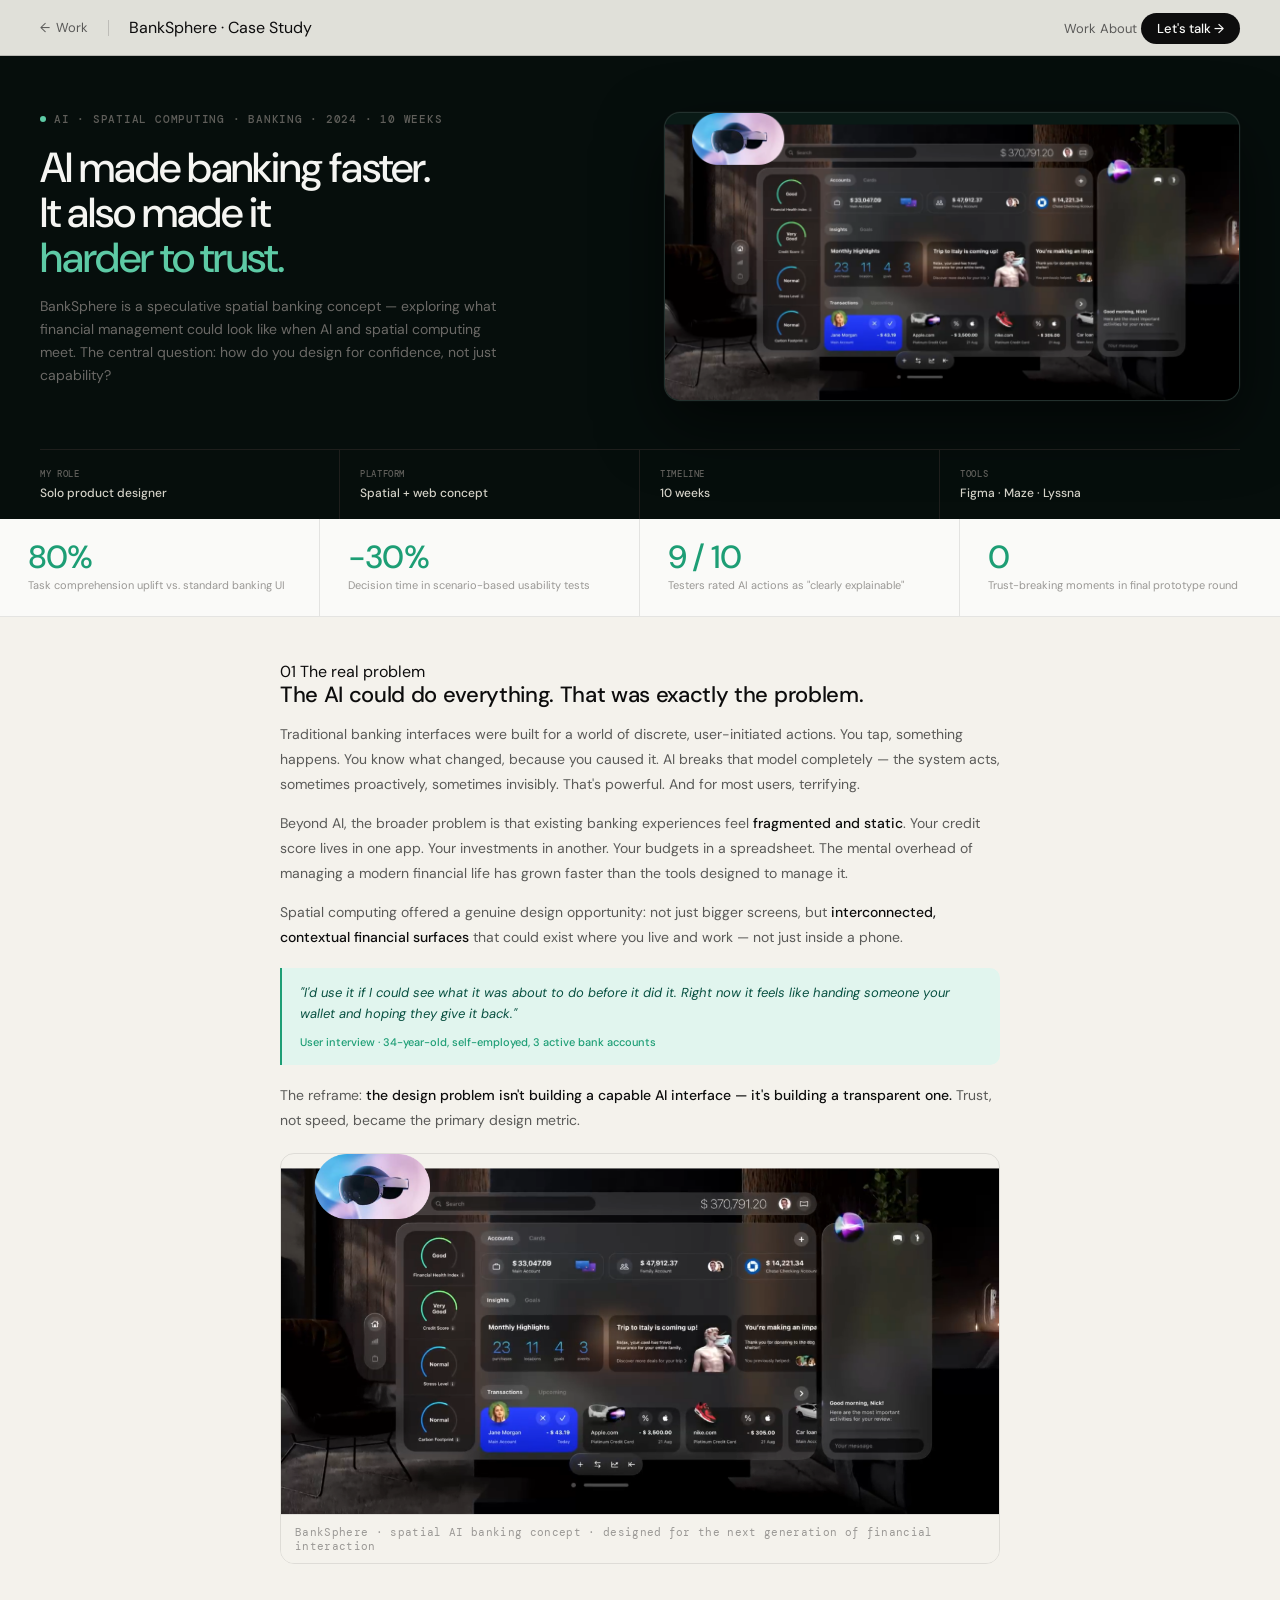
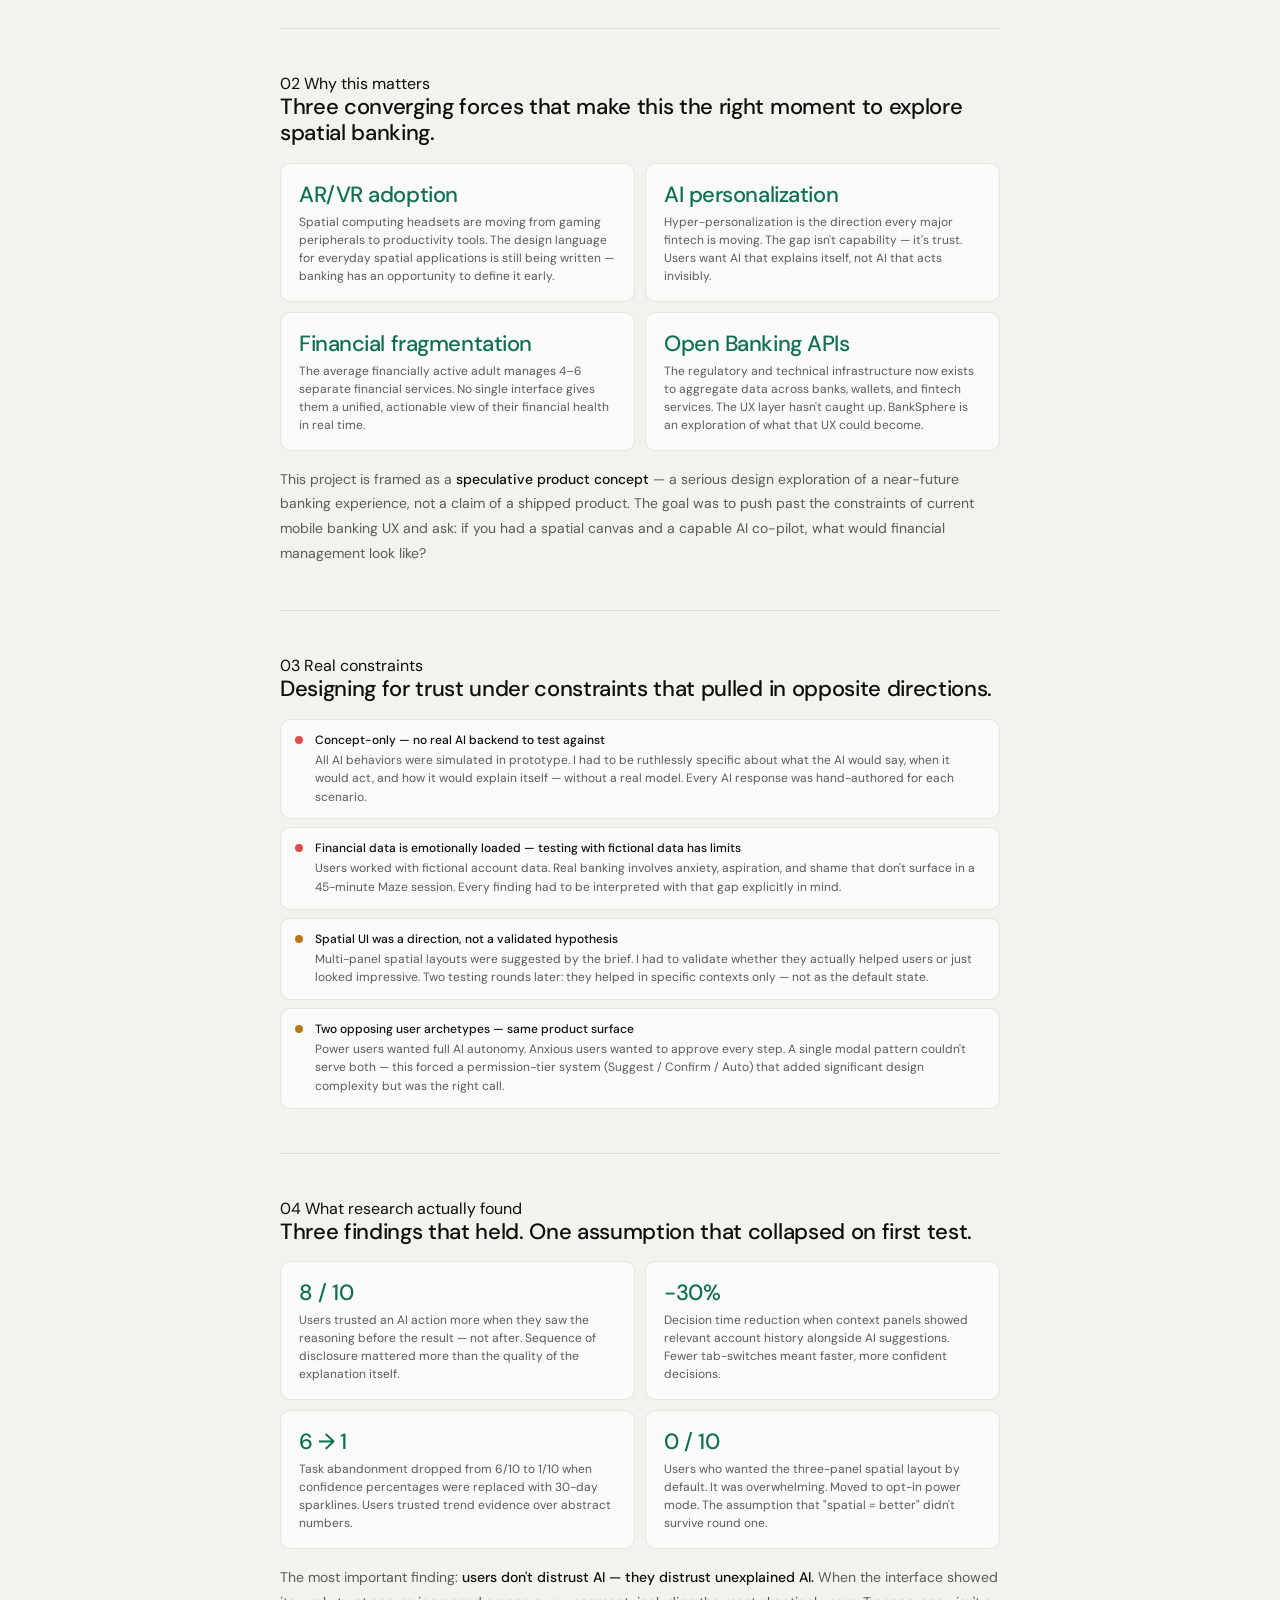
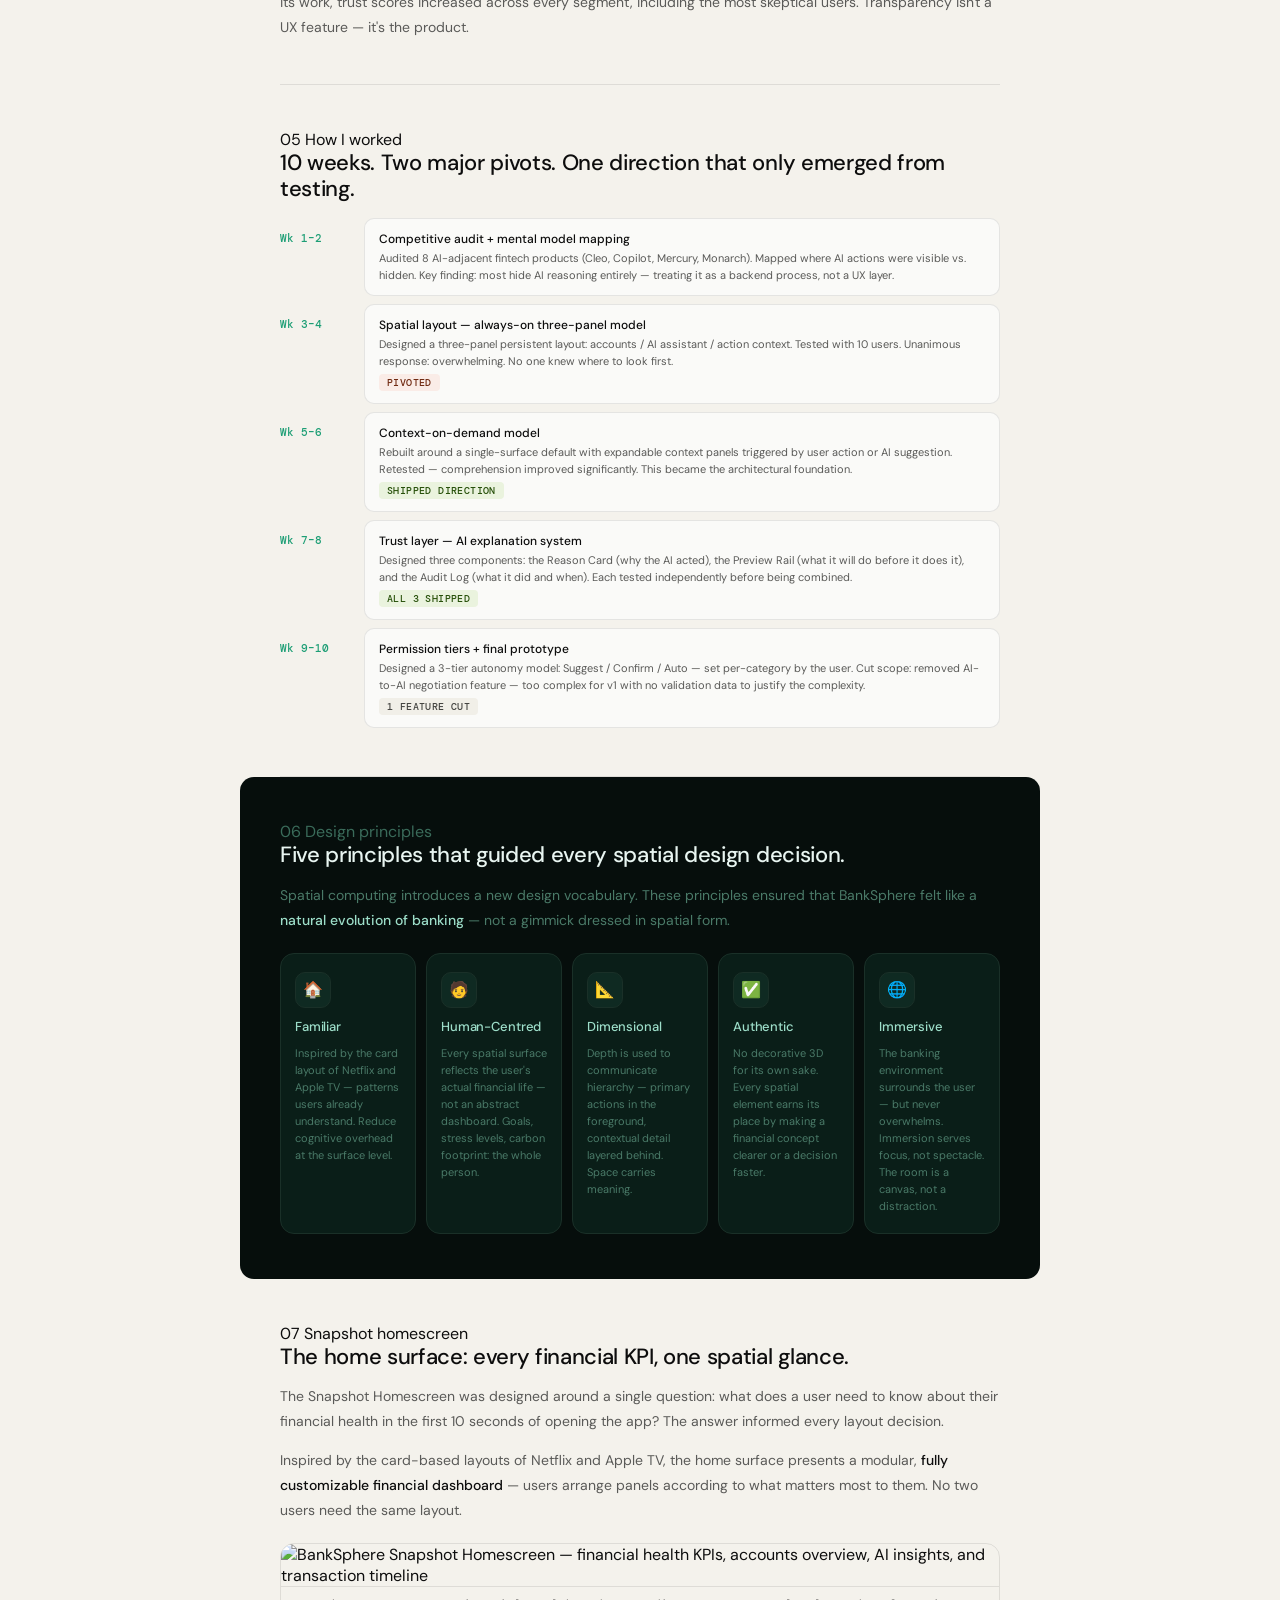
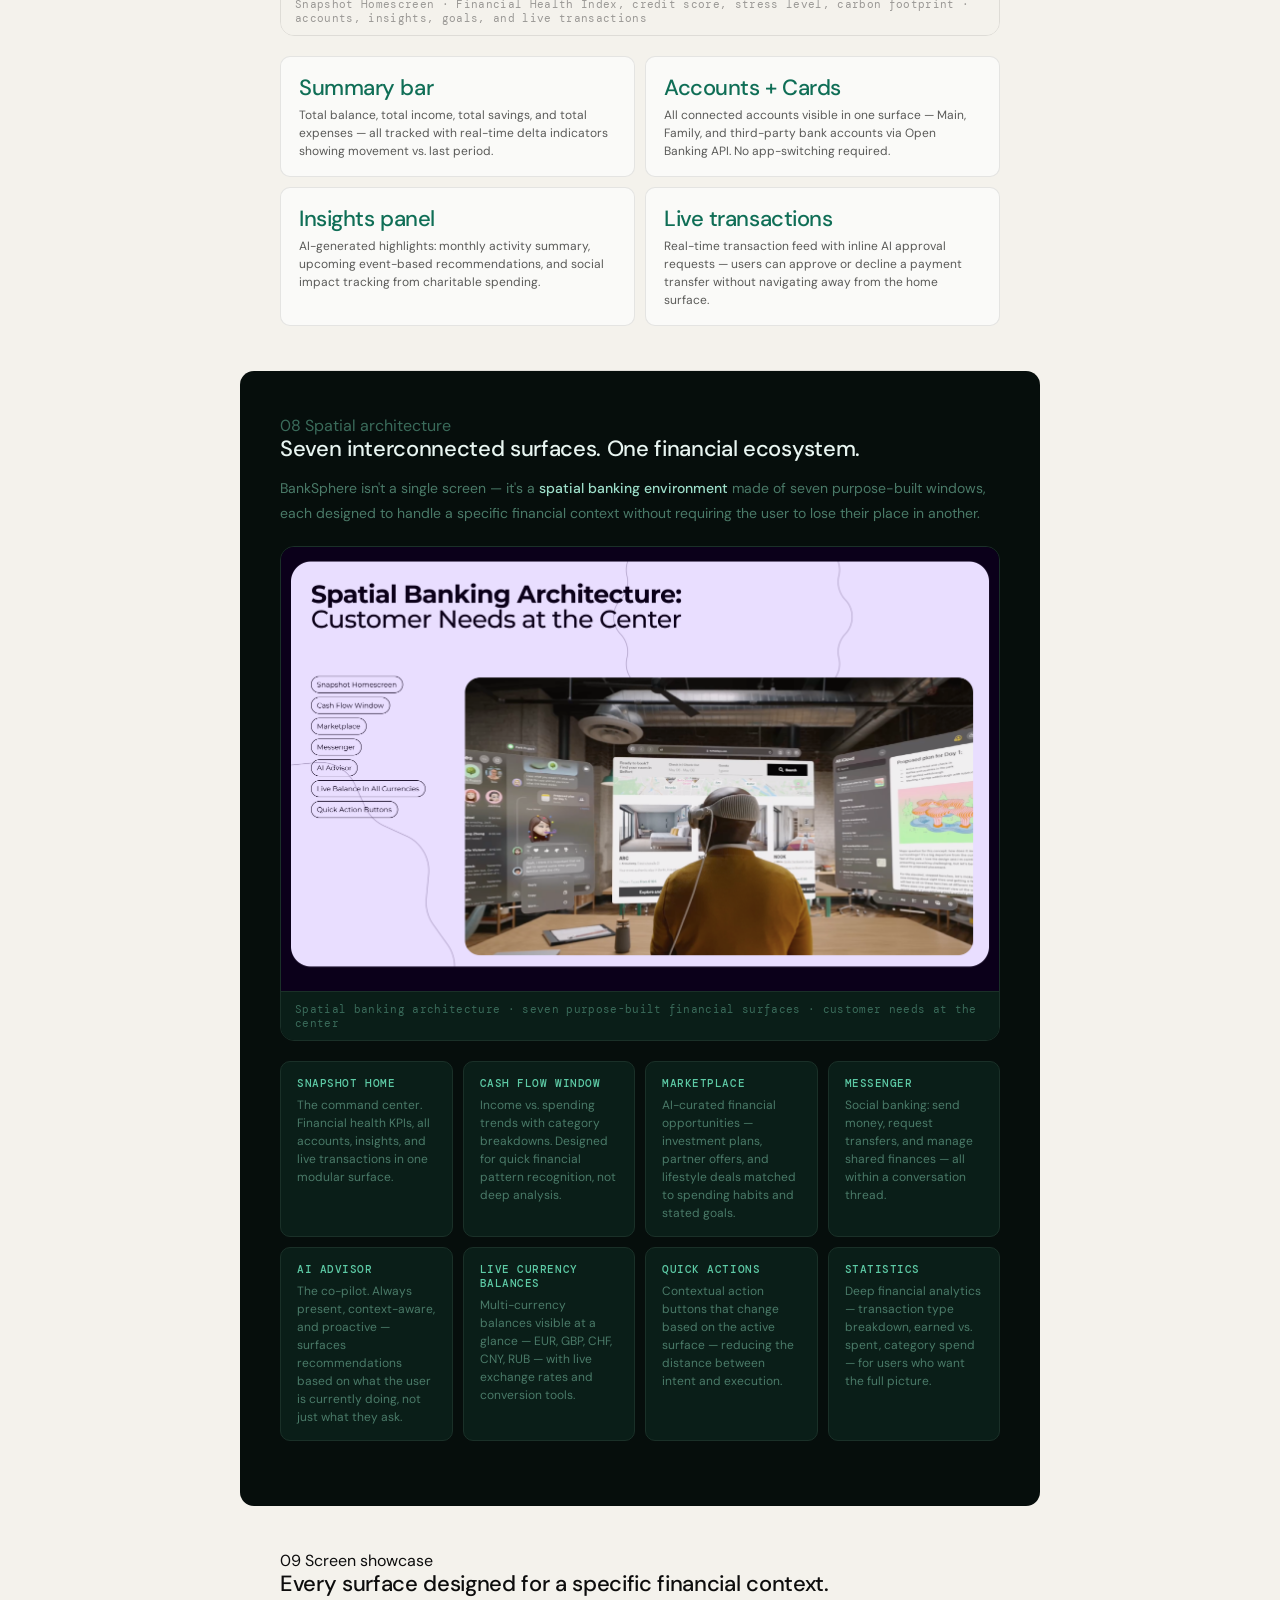
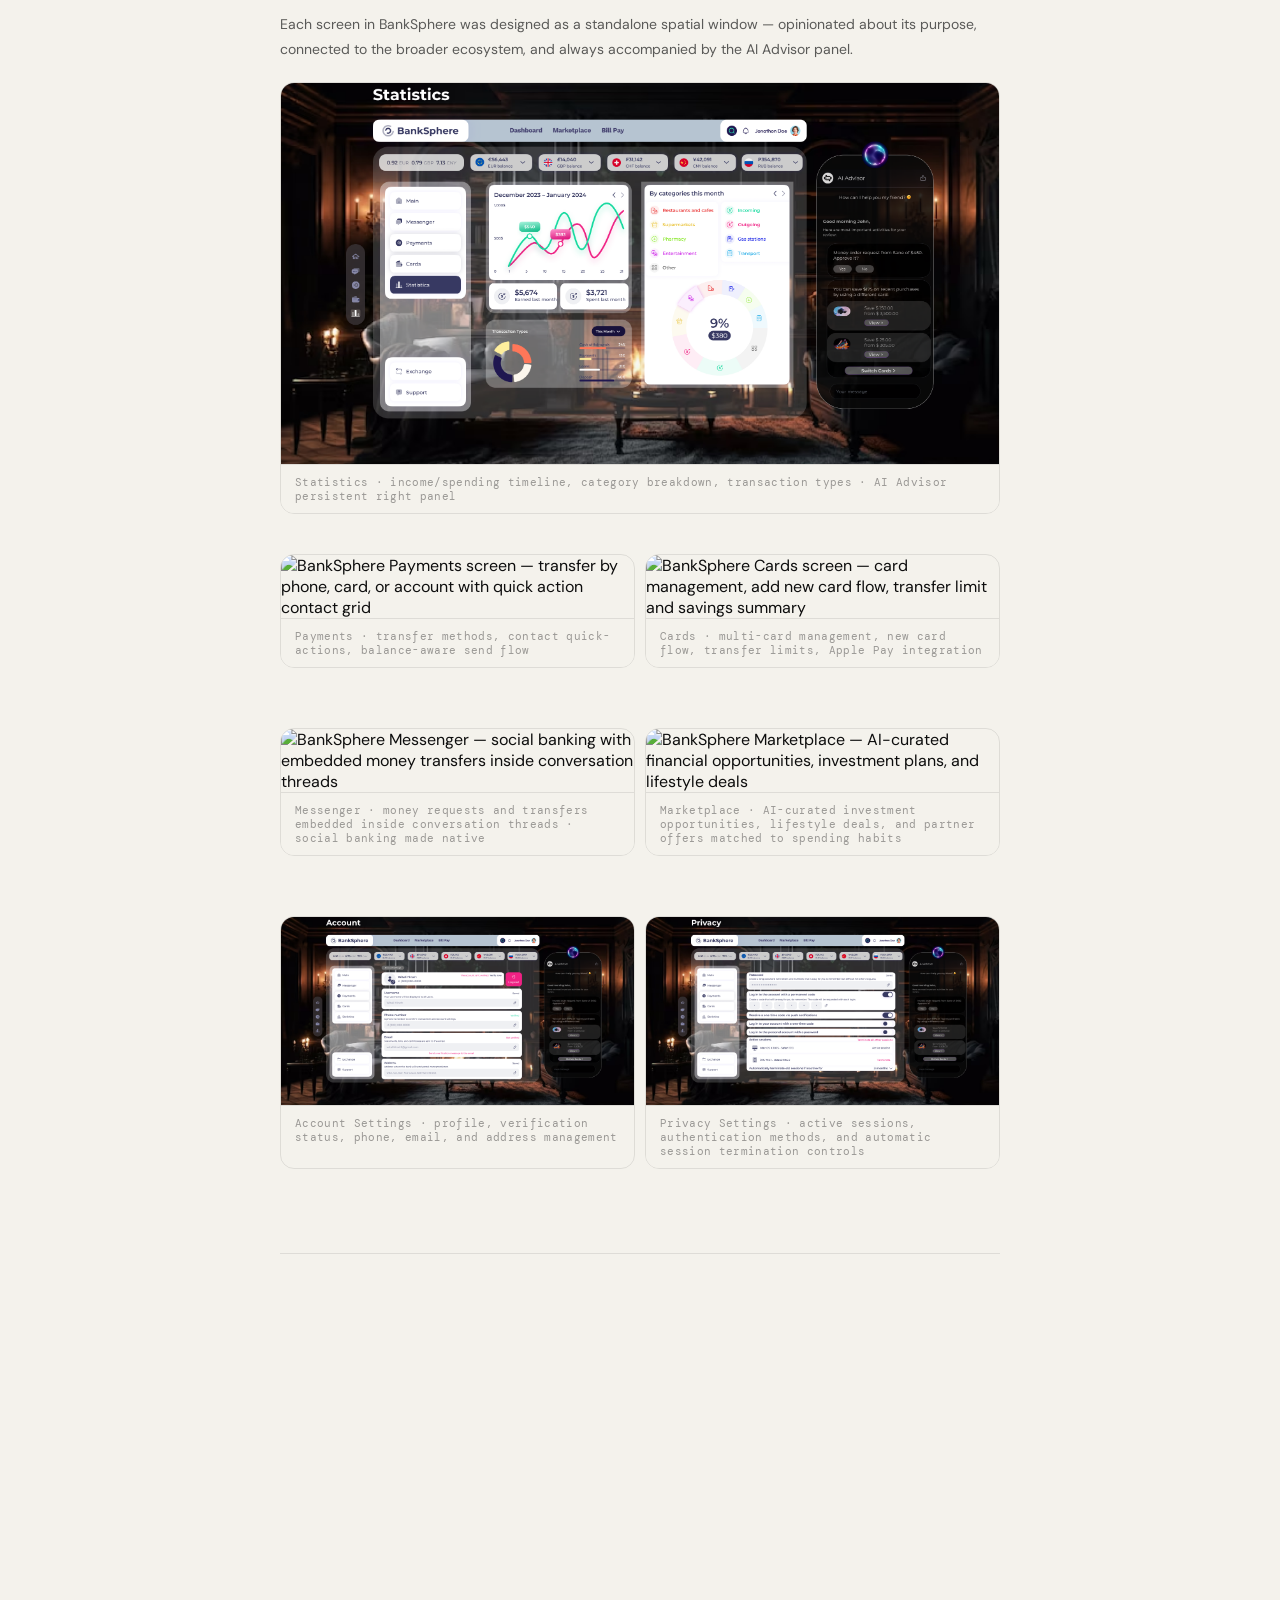
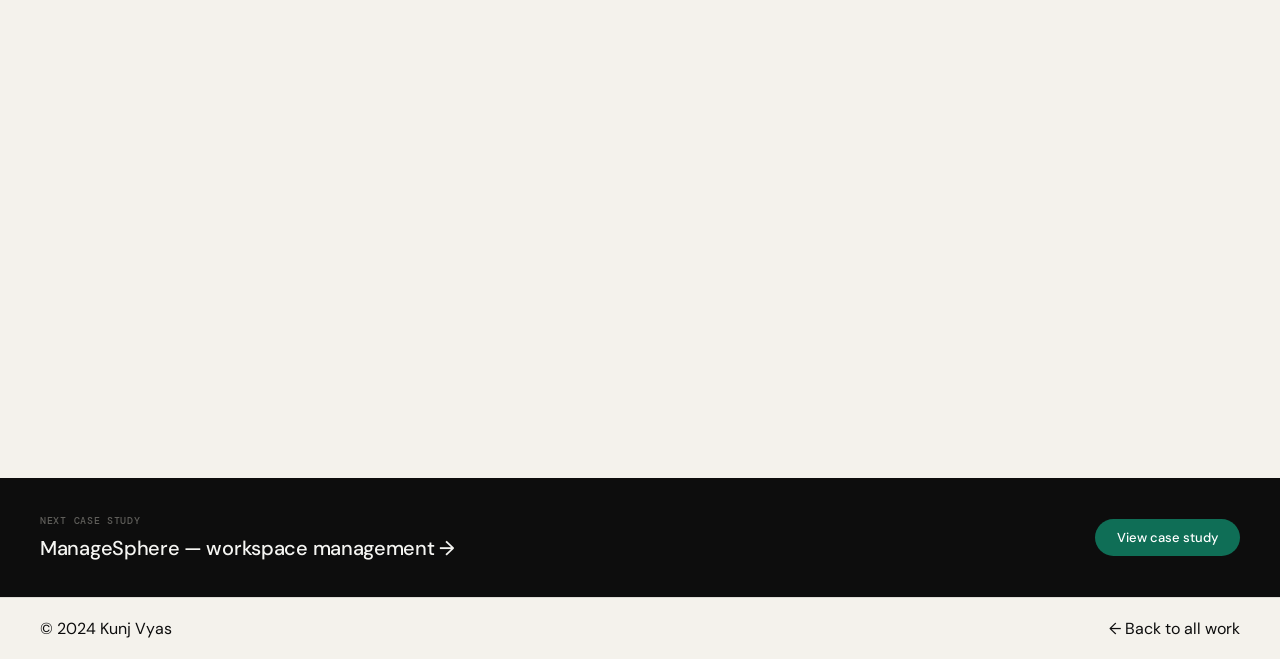
==== commit f71e442e: "banksphere changes" ====
--- a/work/banksphere.html
+++ b/work/banksphere.html
@@ -117,20 +117,50 @@
     .cs-eco-desc { font-size: 12px; color: var(--c-text-2); line-height: 1.5; }
 
     /* ── KPI strip ── */
+    .cs-kpi-showcase {
+      display: grid;
+      grid-template-columns: minmax(0, 1fr) minmax(180px, 0.36fr);
+      gap: 32px;
+      align-items: stretch;
+      margin-top: 18px;
+    }
+    .cs-kpi-copy {
+      display: flex;
+      flex-direction: column;
+      justify-content: space-between;
+      gap: 18px;
+    }
     .cs-kpi-strip {
-      display: grid; grid-template-columns: repeat(4,1fr);
-      gap: 0; margin: 20px 0;
+      display: grid; grid-template-columns: repeat(2,1fr);
+      gap: 0; margin: 0;
       border: 0.5px solid var(--c-border); border-radius: var(--r-lg); overflow: hidden;
     }
     .cs-kpi-cell {
-      padding: 18px 20px; border-right: 0.5px solid var(--c-border);
+      padding: 18px 20px;
       background: var(--c-chalk);
     }
-    .cs-kpi-cell:last-child { border-right: none; }
+    .cs-kpi-cell:nth-child(odd) { border-right: 0.5px solid var(--c-border); }
+    .cs-kpi-cell:nth-child(-n+2) { border-bottom: 0.5px solid var(--c-border); }
     .cs-kpi-name {
       font-size: 12px; font-weight: 500; color: var(--c-text-1); margin-bottom: 5px;
     }
     .cs-kpi-desc { font-size: 11px; color: var(--c-text-2); line-height: 1.45; }
+    .cs-kpi-media {
+      display: flex;
+      justify-content: flex-end;
+      align-items: stretch;
+    }
+    .cs-kpi-media img {
+      width: auto;
+      max-width: 100%;
+      height: 100%;
+      min-height: 0;
+      object-fit: contain;
+      display: block;
+    }
+    .cs-account-copy {
+      margin-top: 28px;
+    }
 
     /* ── AI use case items ── */
     .cs-ai-cases { display: flex; flex-direction: column; gap: 8px; margin-top: 16px; }
@@ -183,8 +213,51 @@
       display: grid; grid-template-columns: 1fr 1fr;
       gap: 32px; align-items: start; margin-top: 24px;
     }
-    .cs-split-img { border-radius: var(--r-lg); overflow: hidden; border: 0.5px solid var(--c-border); }
-    .cs-split-img img { width: 100%; display: block; }
+    .cs-split-img {
+      width: fit-content;
+      max-width: 100%;
+      margin-left: auto;
+      border-radius: var(--r-lg);
+      overflow: hidden;
+      border: 0.5px solid var(--c-border);
+    }
+    .cs-split-img img {
+      width: auto;
+      max-width: 100%;
+      max-height: min(640px, 78vh);
+      display: block;
+      object-fit: contain;
+    }
+    .cs-split-img--frameless {
+      border: none;
+      border-radius: 0;
+    }
+    .cs-advisor-showcase {
+      display: grid;
+      grid-template-columns: minmax(0, 1fr) minmax(320px, 0.82fr);
+      gap: 36px;
+      align-items: stretch;
+      margin-top: 20px;
+    }
+    .cs-advisor-copy {
+      max-width: 560px;
+    }
+    .cs-advisor-media {
+      display: flex;
+      justify-content: flex-end;
+      align-items: stretch;
+      margin-top: -14px;
+      margin-bottom: -4px;
+    }
+    .cs-advisor-media img {
+      width: auto;
+      max-width: 100%;
+      height: 100%;
+      min-height: 560px;
+      max-height: 780px;
+      display: block;
+      object-fit: contain;
+    }
     .cs-split-h3 {
       font-size: 15px; font-weight: 500; color: var(--c-text-1);
       letter-spacing: -0.01em; line-height: 1.3; margin-bottom: 10px;
@@ -206,17 +279,24 @@
     @media (max-width: 860px) {
       .cs-principles-grid { grid-template-columns: 1fr 1fr; }
       .cs-ecosystem { grid-template-columns: 1fr 1fr; }
-      .cs-kpi-strip { grid-template-columns: 1fr 1fr; }
-      .cs-kpi-cell:nth-child(2) { border-right: none; }
-      .cs-kpi-cell:nth-child(3) { border-top: 0.5px solid var(--c-border); border-right: 0.5px solid var(--c-border); }
-      .cs-kpi-cell:nth-child(4) { border-top: 0.5px solid var(--c-border); border-right: none; }
+      .cs-kpi-showcase { grid-template-columns: 1fr; gap: 20px; }
+      .cs-kpi-media { justify-content: center; }
+      .cs-kpi-media img { height: auto; max-height: 520px; }
       .cs-split { grid-template-columns: 1fr; gap: 16px; }
+      .cs-split-img { margin-right: auto; }
+      .cs-advisor-showcase { grid-template-columns: 1fr; gap: 24px; }
+      .cs-advisor-copy { max-width: none; }
+      .cs-advisor-media { justify-content: center; margin-top: 0; margin-bottom: 0; }
+      .cs-advisor-media img { height: auto; min-height: 0; max-height: 680px; }
       .cs-section--immersive { margin-left: -24px; margin-right: -24px; padding: 36px 24px; }
     }
     @media (max-width: 680px) {
       .cs-asset-pair, .cs-asset-trio { grid-template-columns: 1fr; }
       .cs-principles-grid { grid-template-columns: 1fr; }
       .cs-ecosystem { grid-template-columns: 1fr; }
+      .cs-kpi-strip { grid-template-columns: 1fr; }
+      .cs-kpi-cell:nth-child(odd) { border-right: none; }
+      .cs-kpi-cell:nth-child(-n+3) { border-bottom: 0.5px solid var(--c-border); }
     }
   </style>
 </head>
@@ -599,36 +679,39 @@
   <div class="cs-section reveal">
     <div class="cs-section-eyebrow">10 <span class="cs-section-eyebrow-line"></span> Financial health</div>
     <h2 class="cs-section-h2">Four KPIs that make financial wellness visible at a glance.</h2>
-    <p class="cs-p">The Financial Health panel was the most debated surface in the project. The question: how do you present a user's financial reality — including stress and carbon footprint — without creating anxiety or feeling invasive? The answer was <strong>radial gauges with plain-language ratings</strong> ("Good", "Very Good", "Normal") rather than scores or percentages.</p>
-
-    <div class="cs-kpi-strip">
-      <div class="cs-kpi-cell">
-        <div class="cs-kpi-name">Financial Health Index</div>
-        <div class="cs-kpi-desc">Composite score across liability coverage, risk protection, and long-term savings strategy. Provides a single headline indicator without overwhelming detail.</div>
-      </div>
-      <div class="cs-kpi-cell">
-        <div class="cs-kpi-name">Credit Score</div>
-        <div class="cs-kpi-desc">Real-time credit health tracking with AI explanations for any changes — not just a number, but context for what drove it and what could improve it.</div>
-      </div>
-      <div class="cs-kpi-cell">
-        <div class="cs-kpi-name">Stress Level</div>
-        <div class="cs-kpi-desc">Financial stress tracked via connected health data (Apple Watch integration in concept). Surfaces at moments when proactive AI support could reduce anxiety.</div>
-      </div>
-      <div class="cs-kpi-cell">
-        <div class="cs-kpi-name">Carbon Footprint</div>
-        <div class="cs-kpi-desc">Spending-based carbon impact tracking for users who want to align their financial decisions with environmental values. Opt-in, never surfaced as a guilt mechanism.</div>
-      </div>
-    </div>
-
-    <div class="cs-split" style="margin-top:20px">
-      <div>
-        <div class="cs-split-h3">Access to all accounts — in one surface</div>
-        <p class="cs-p">Through the Open Banking API, BankSphere aggregates data from multiple banks and fintech services — checking, family, team, junior, savings, investment, third-party bank accounts, crypto, and eWallets — all visible without switching apps.</p>
-        <p class="cs-p">Users can also set automated money transfers between accounts based on balance thresholds or shortfalls — the financial equivalent of having a smart assistant manage the plumbing while you focus on the strategy.</p>
-      </div>
-      <div class="cs-split-img">
-        <img src="../banksphere/Section9.png" alt="Four Basic KPIs — Financial Health Index, Credit Score, Stress Level, Carbon Footprint — and account management overview" loading="lazy" />
-      </div>
+
+    <div class="cs-kpi-showcase">
+      <div class="cs-kpi-copy">
+        <p class="cs-p">The Financial Health panel was the most debated surface in the project. The question: how do you present a user's financial reality — including stress and carbon footprint — without creating anxiety or feeling invasive? The answer was <strong>radial gauges with plain-language ratings</strong> ("Good", "Very Good", "Normal") rather than scores or percentages.</p>
+
+        <div class="cs-kpi-strip">
+          <div class="cs-kpi-cell">
+            <div class="cs-kpi-name">Financial Health Index</div>
+            <div class="cs-kpi-desc">Composite score across liability coverage, risk protection, and long-term savings strategy. Provides a single headline indicator without overwhelming detail.</div>
+          </div>
+          <div class="cs-kpi-cell">
+            <div class="cs-kpi-name">Credit Score</div>
+            <div class="cs-kpi-desc">Real-time credit health tracking with AI explanations for any changes — not just a number, but context for what drove it and what could improve it.</div>
+          </div>
+          <div class="cs-kpi-cell">
+            <div class="cs-kpi-name">Stress Level</div>
+            <div class="cs-kpi-desc">Financial stress tracked via connected health data (Apple Watch integration in concept). Surfaces at moments when proactive AI support could reduce anxiety.</div>
+          </div>
+          <div class="cs-kpi-cell">
+            <div class="cs-kpi-name">Carbon Footprint</div>
+            <div class="cs-kpi-desc">Spending-based carbon impact tracking for users who want to align their financial decisions with environmental values. Opt-in, never surfaced as a guilt mechanism.</div>
+          </div>
+        </div>
+      </div>
+      <div class="cs-kpi-media">
+        <img src="../banksphere/kpi.png" alt="Four Basic KPIs — Financial Health Index, Credit Score, Stress Level, Carbon Footprint — and account management overview" loading="lazy" />
+      </div>
+    </div>
+
+    <div class="cs-account-copy">
+      <div class="cs-split-h3">Access to all accounts — in one surface</div>
+      <p class="cs-p">Through the Open Banking API, BankSphere aggregates data from multiple banks and fintech services — checking, family, team, junior, savings, investment, third-party bank accounts, crypto, and eWallets — all visible without switching apps.</p>
+      <p class="cs-p">Users can also set automated money transfers between accounts based on balance thresholds or shortfalls — the financial equivalent of having a smart assistant manage the plumbing while you focus on the strategy.</p>
     </div>
   </div>
 
@@ -667,11 +750,10 @@
   <div class="cs-section reveal cs-section--immersive">
     <div class="cs-section-eyebrow">12 <span class="cs-section-eyebrow-line"></span> AI Advisor</div>
     <h2 class="cs-section-h2">Not a chatbot. A financial co-pilot.</h2>
-    <p class="cs-p">The AI Advisor is the most critical surface in BankSphere — and the one that required the most design discipline. The instinct was to make it powerful. The design challenge was making it <strong>trustworthy</strong>.</p>
-    <p class="cs-p">It acts as a co-pilot: context-aware of what banking surface is active, proactive rather than reactive, and transparent about its reasoning. Every recommendation surfaces as a chat message with an actionable card — not a notification that appears and disappears.</p>
-
-    <div class="cs-split">
-      <div>
+    <div class="cs-advisor-showcase">
+      <div class="cs-advisor-copy">
+        <p class="cs-p">The AI Advisor is the most critical surface in BankSphere — and the one that required the most design discipline. The instinct was to make it powerful. The design challenge was making it <strong>trustworthy</strong>.</p>
+        <p class="cs-p">It acts as a co-pilot: context-aware of what banking surface is active, proactive rather than reactive, and transparent about its reasoning. Every recommendation surfaces as a chat message with an actionable card — not a notification that appears and disappears.</p>
         <div class="cs-tag-pills">
           <span class="cs-tag-pill">Transparency</span>
           <span class="cs-tag-pill">Trust</span>
@@ -681,7 +763,7 @@
         <p class="cs-p">Recommendations are delivered as conversational messages with embedded action cards — users can approve, decline, or explore deeper without leaving the current context. Voice interaction is supported for hands-free use cases.</p>
         <p class="cs-p" style="margin-top:12px"><strong>The design philosophy:</strong> reflect the financial dimension of the user's lifestyle — not just their account data. The AI considers goals, events, health data, and values. This proactivity is the foundation for long-term trust between AI-powered banks and their customers.</p>
       </div>
-      <div class="cs-split-img">
+      <div class="cs-advisor-media">
         <img src="../banksphere/advisor.png" alt="AI Advisor panel — co-pilot banking assistant with context-aware recommendations and conversational action cards" loading="lazy" />
       </div>
     </div>
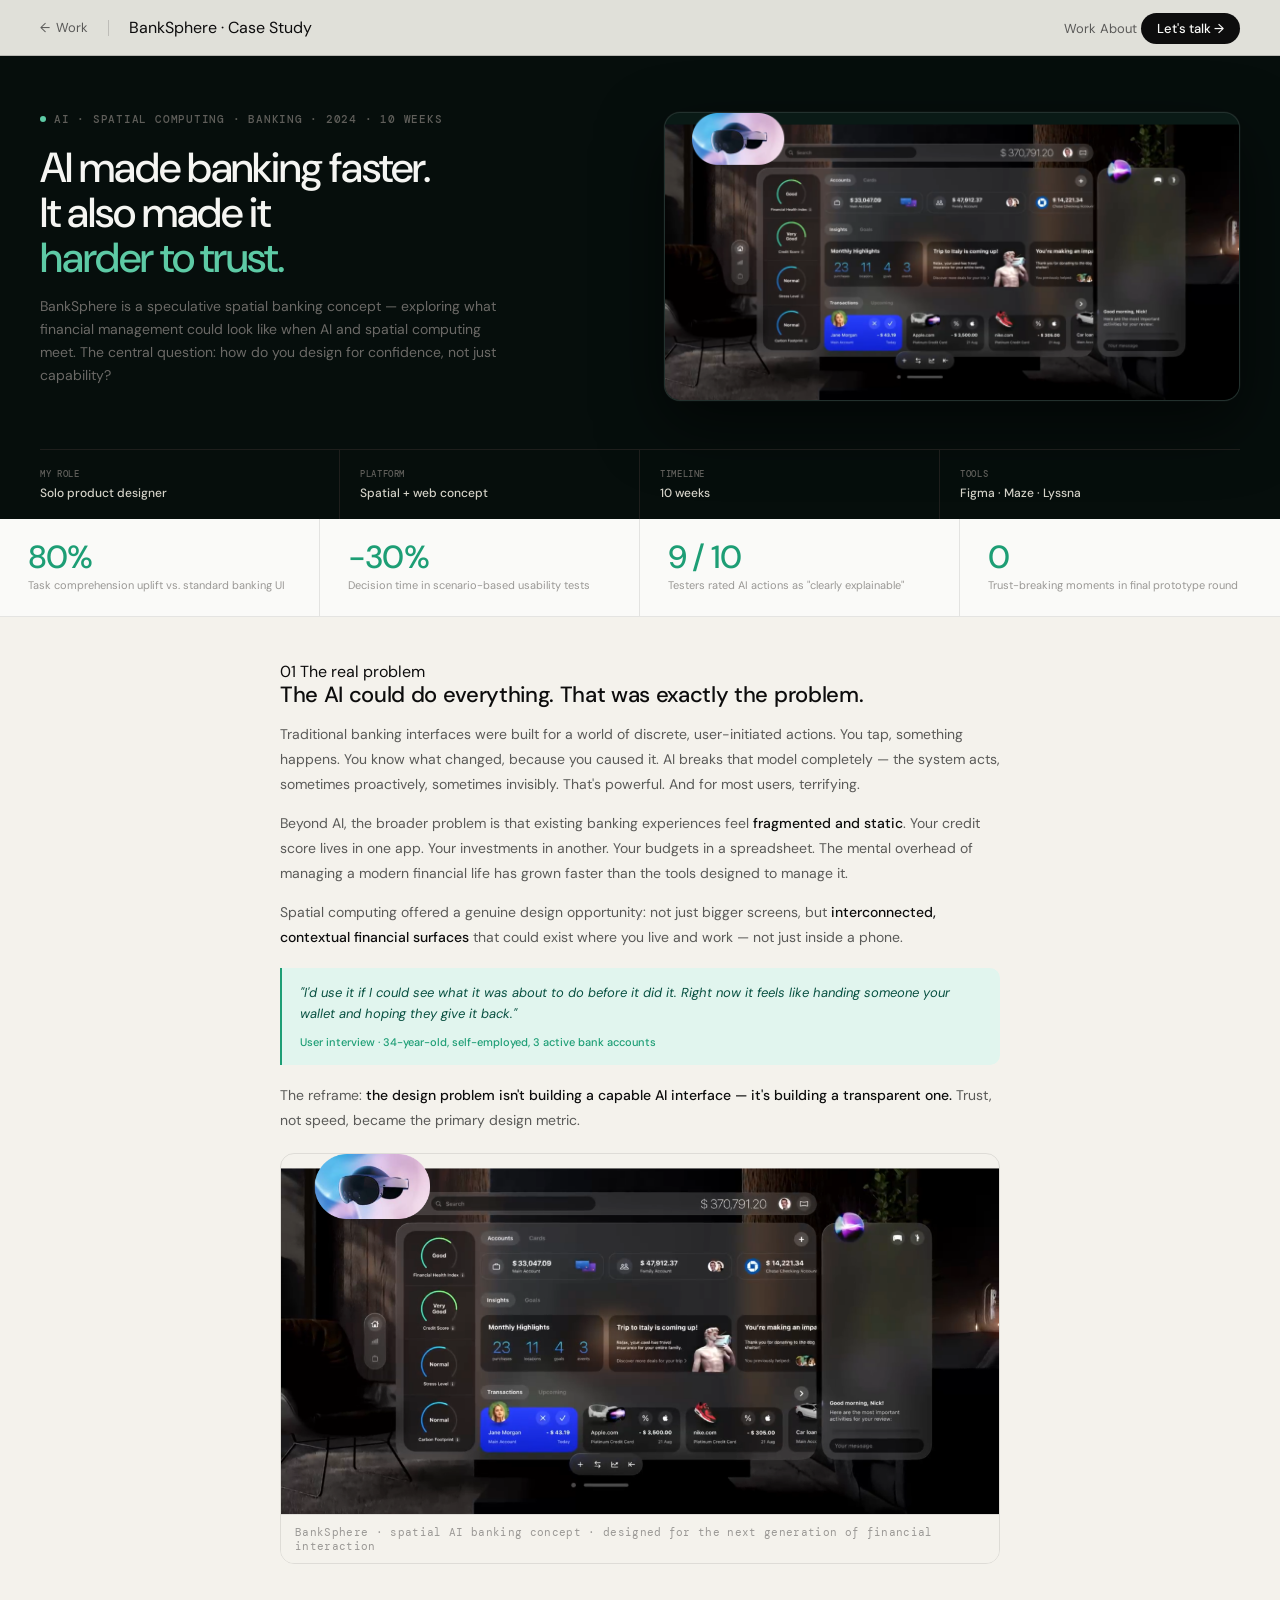
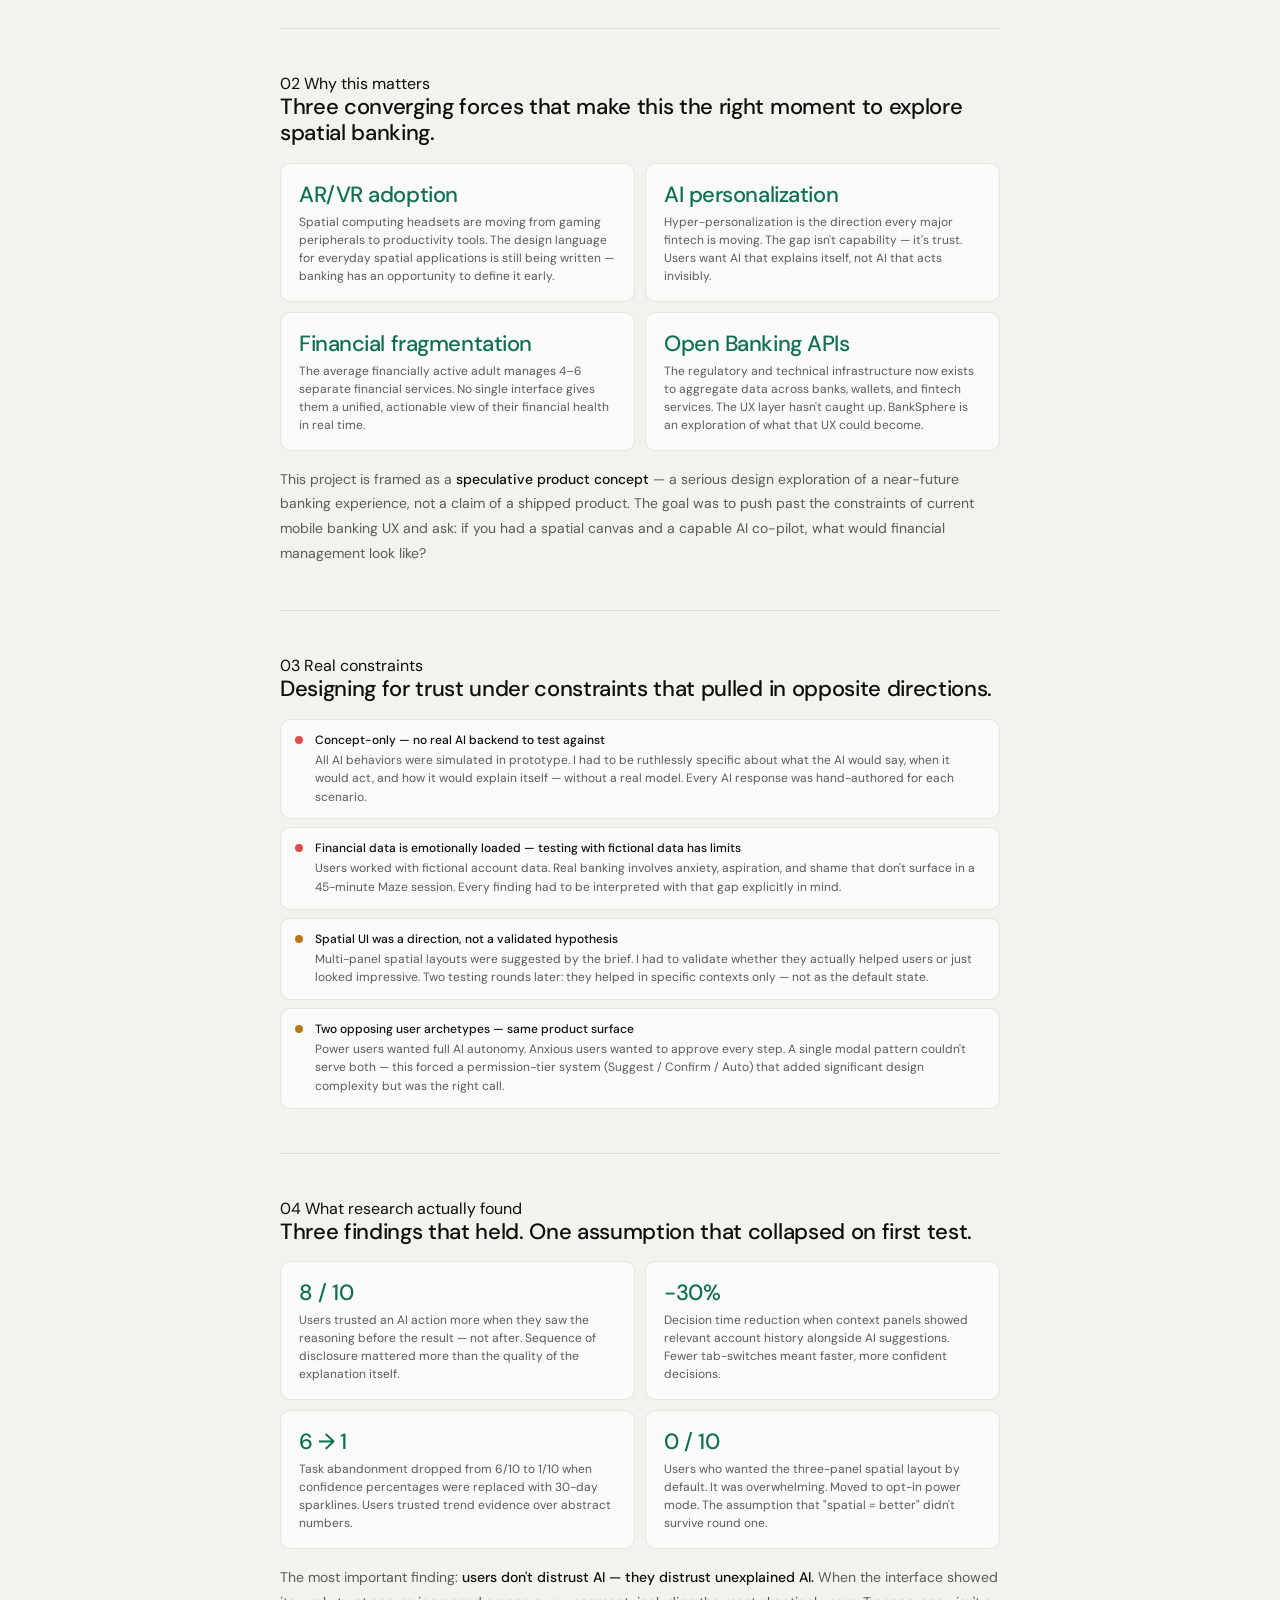
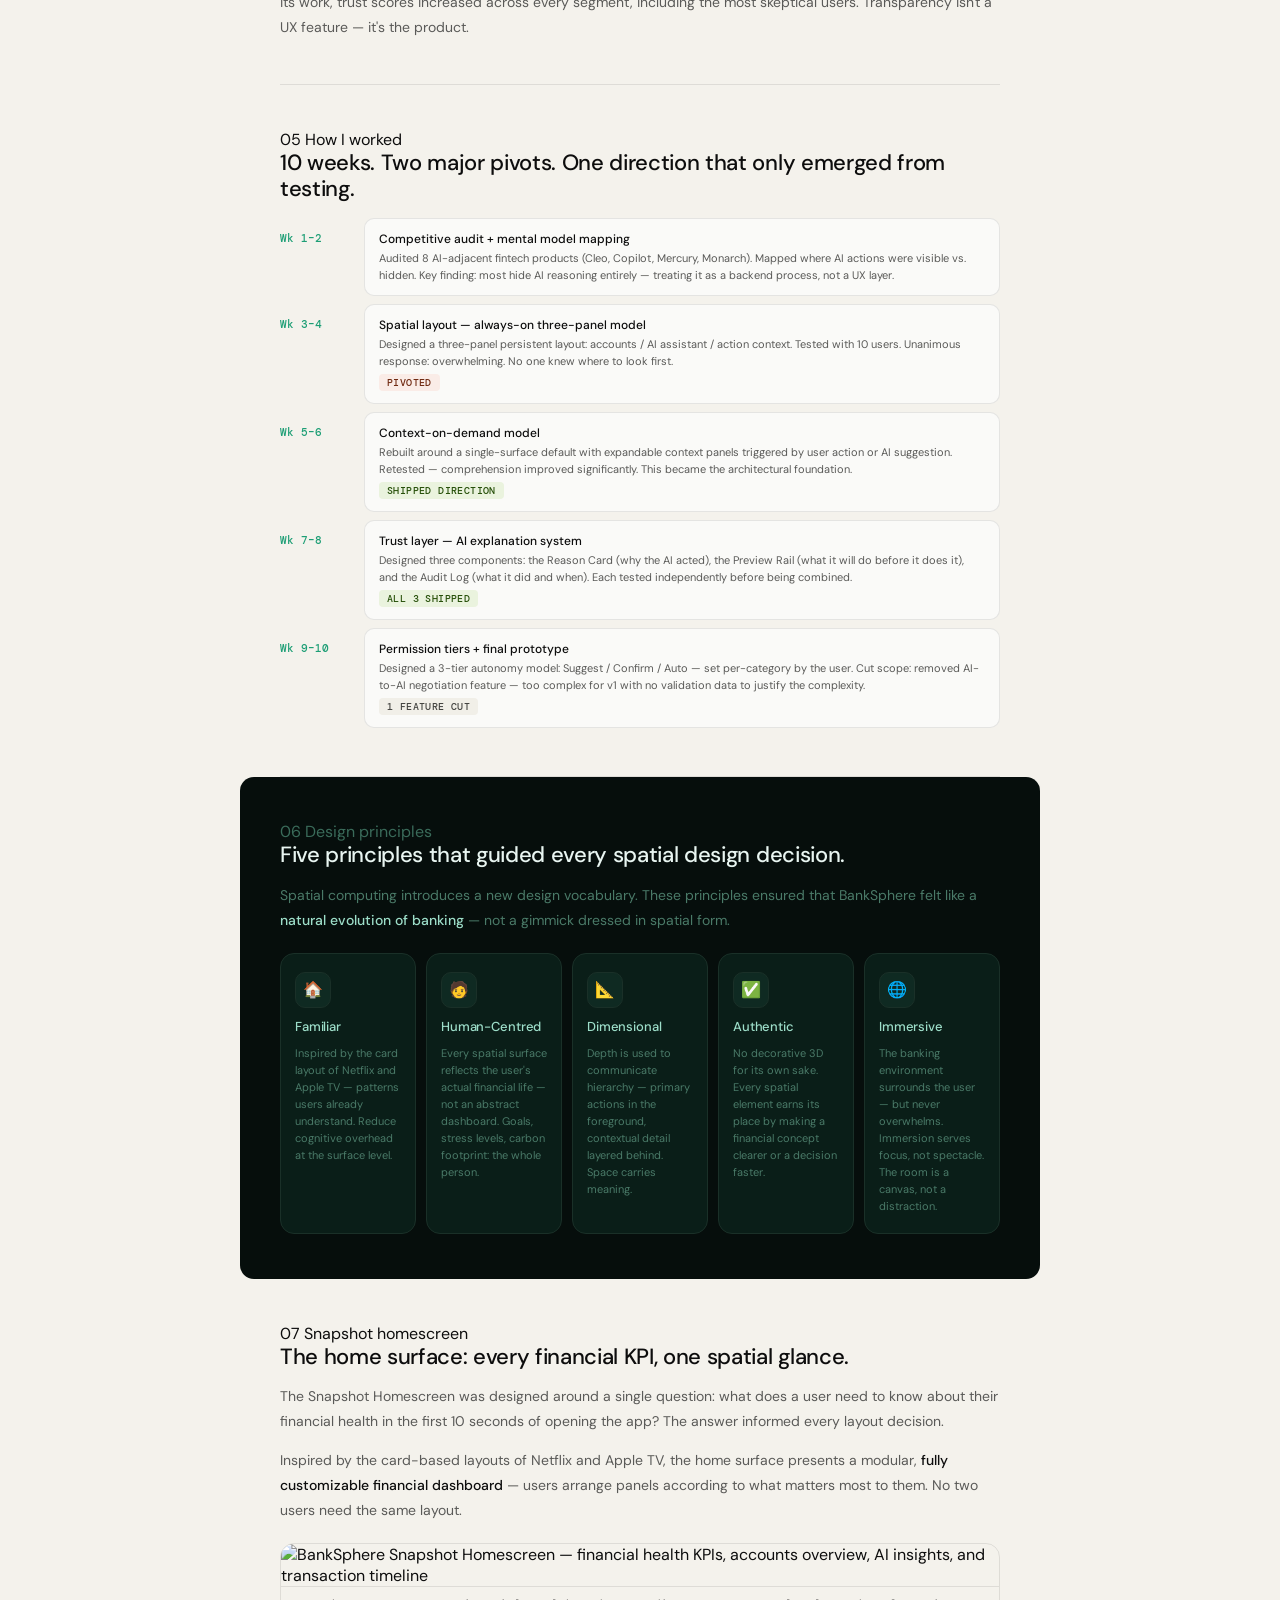
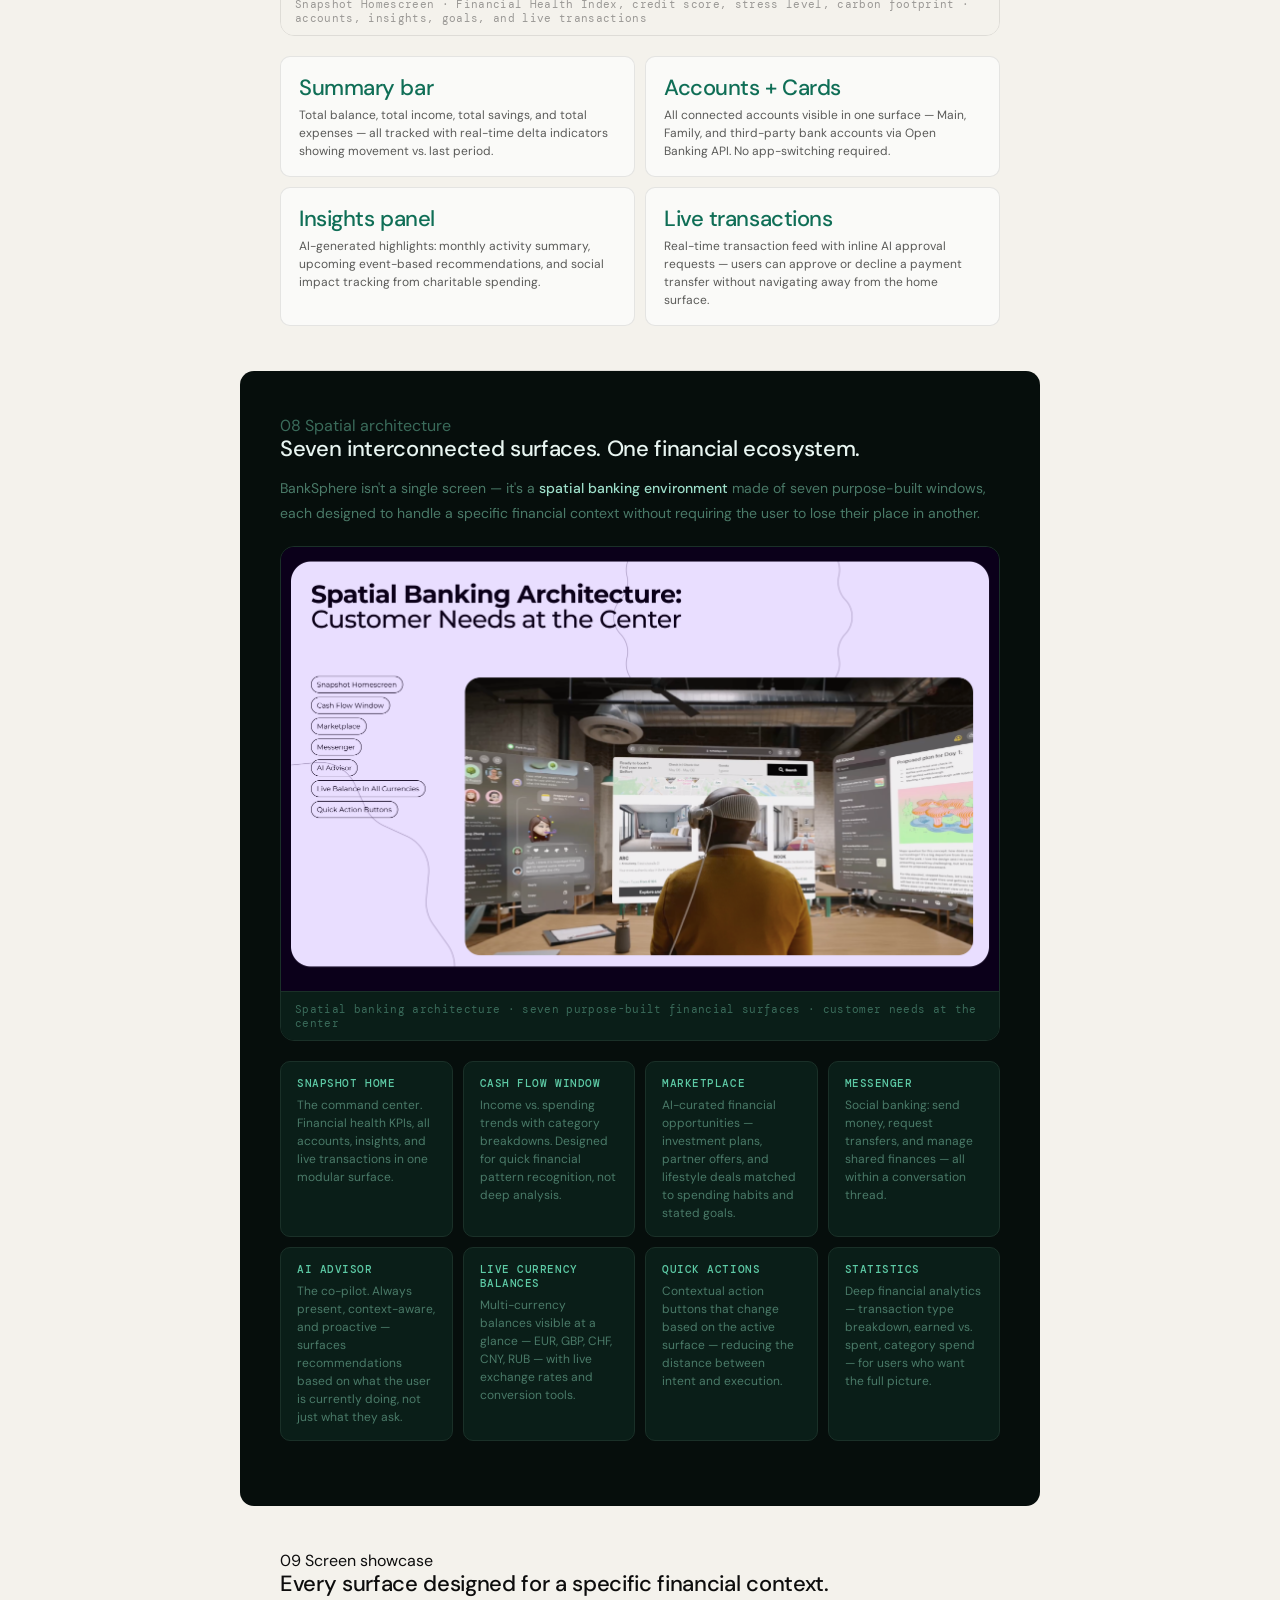
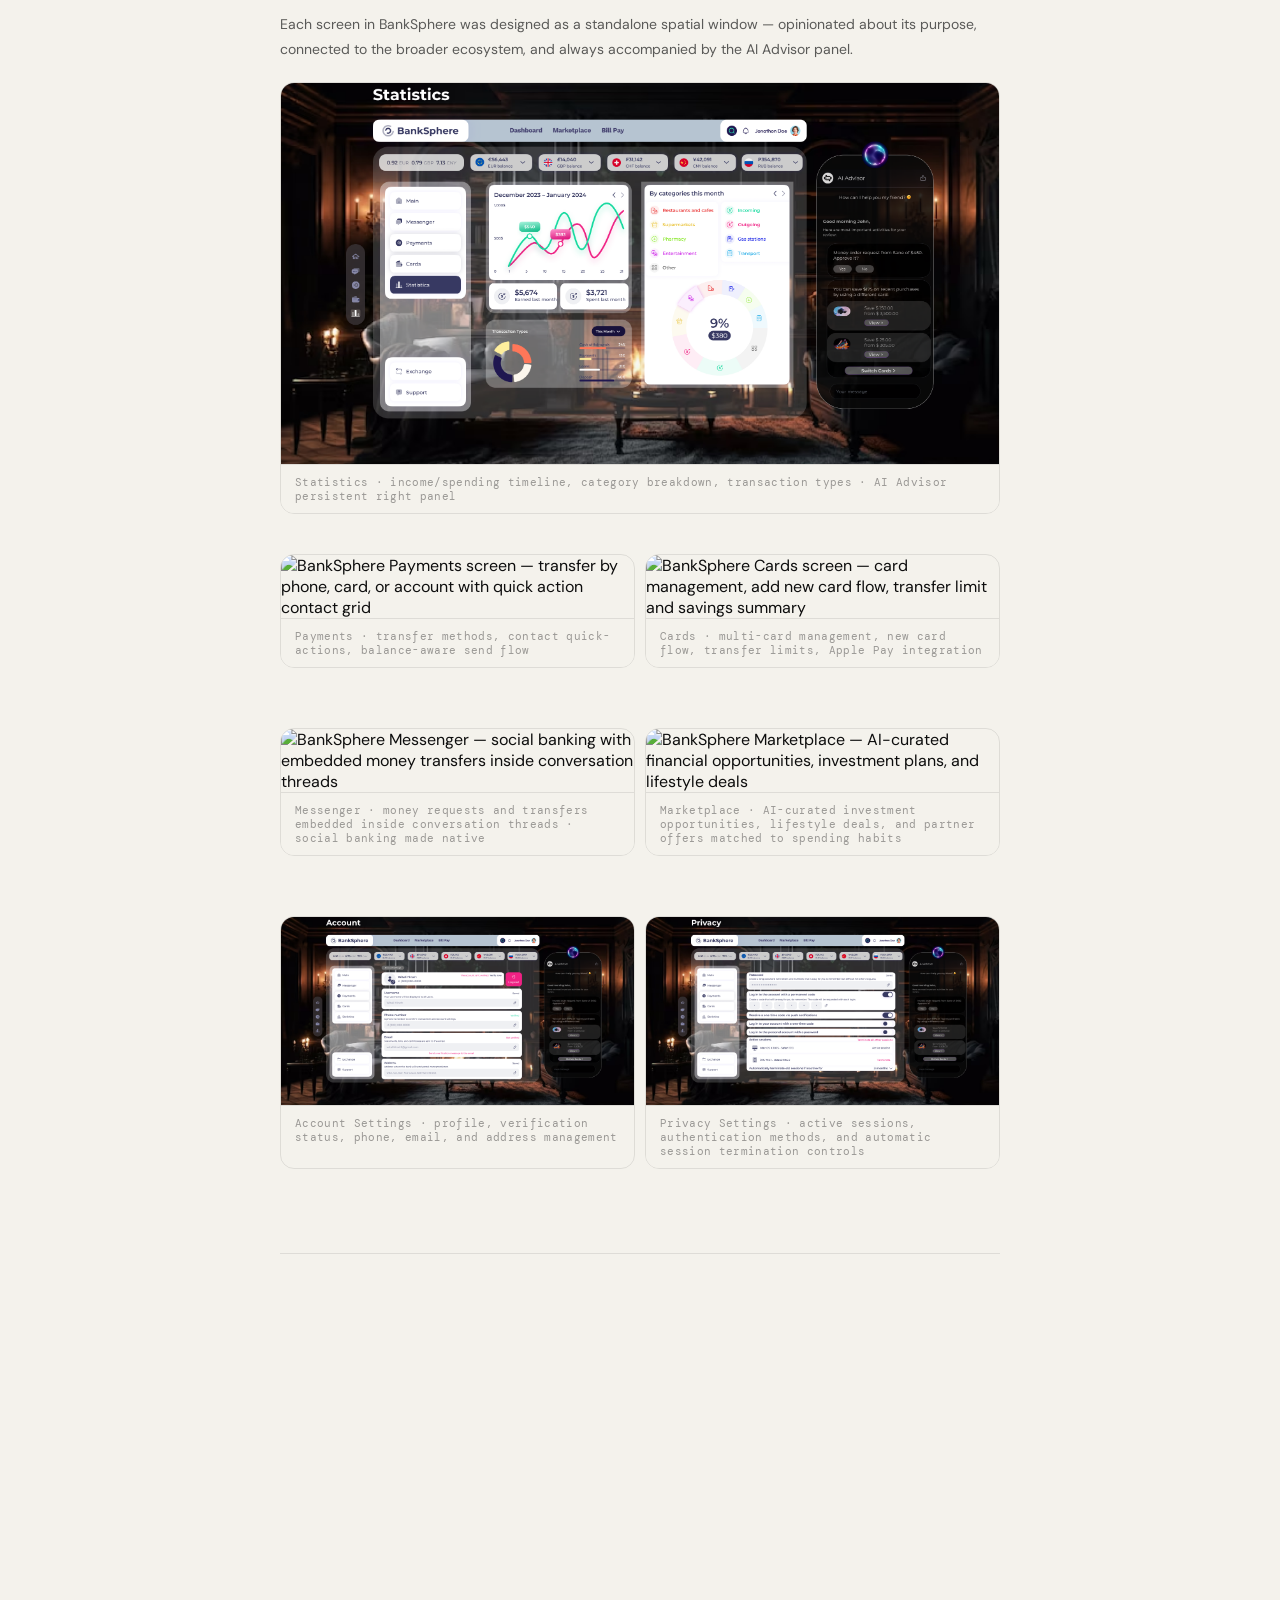
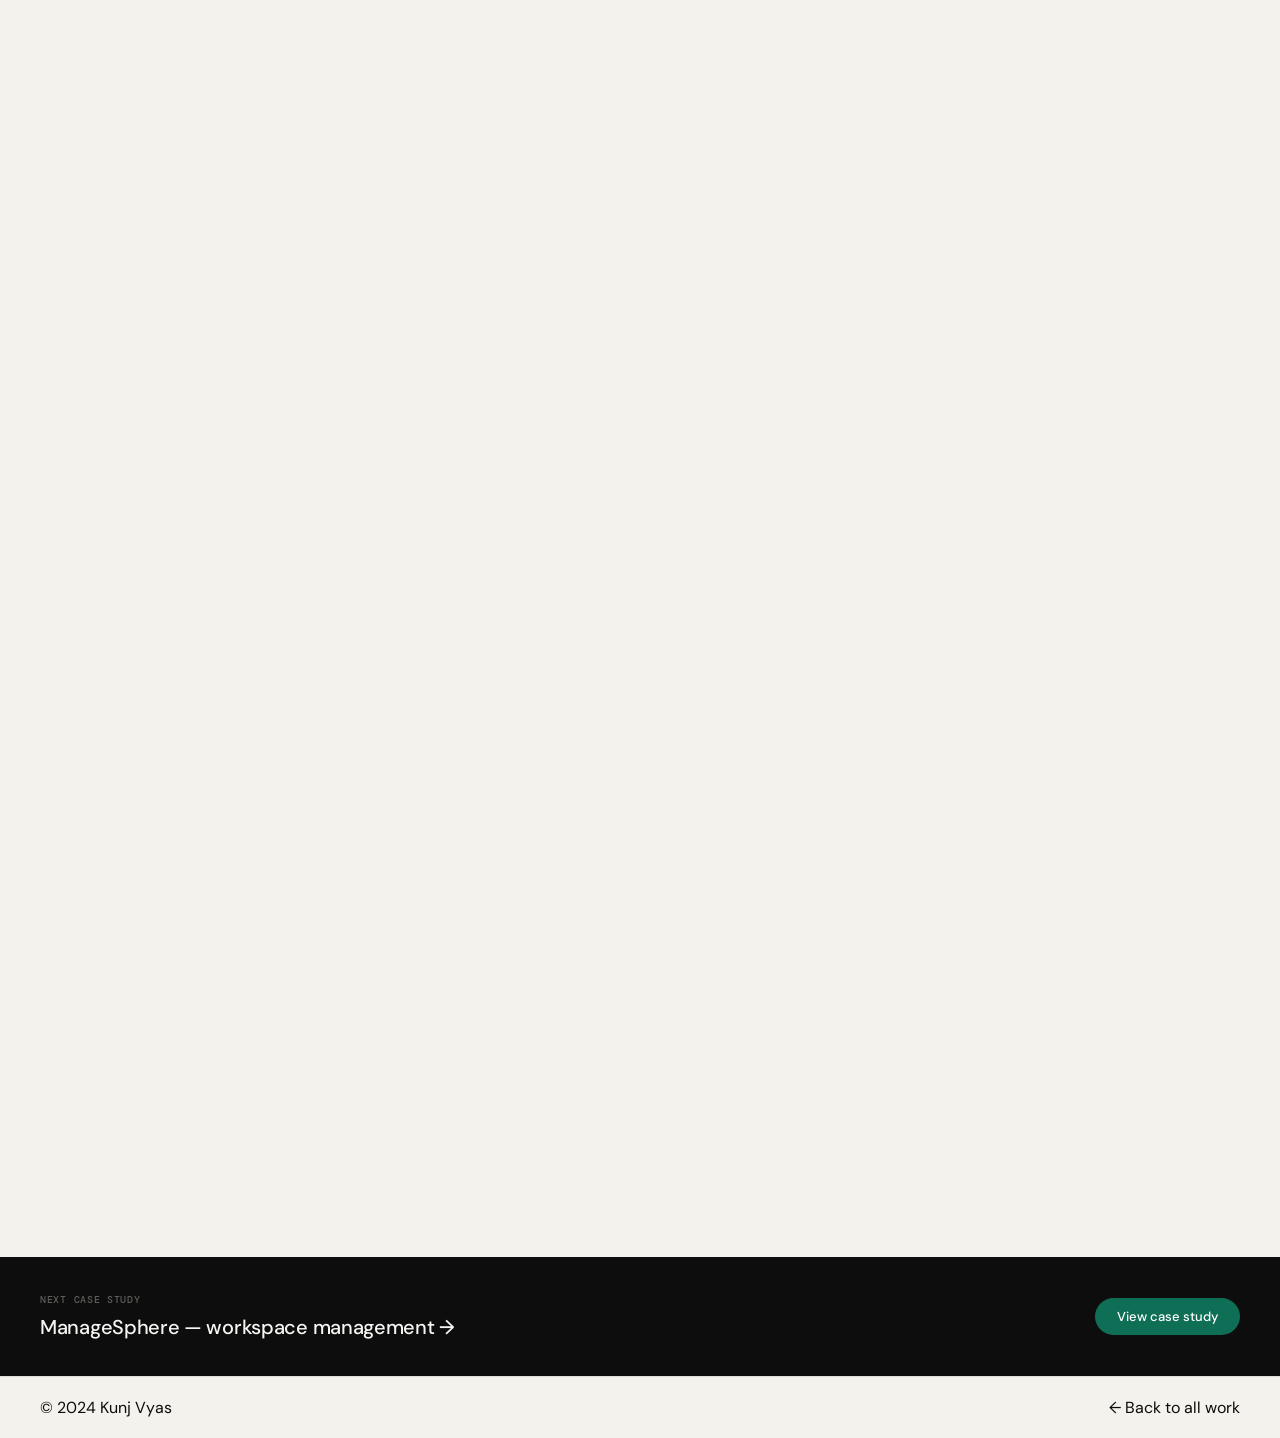
==== commit 637687ac: "changes overwrite" ====
--- a/work/banksphere.html
+++ b/work/banksphere.html
@@ -117,50 +117,20 @@
     .cs-eco-desc { font-size: 12px; color: var(--c-text-2); line-height: 1.5; }
 
     /* ── KPI strip ── */
-    .cs-kpi-showcase {
-      display: grid;
-      grid-template-columns: minmax(0, 1fr) minmax(180px, 0.36fr);
-      gap: 32px;
-      align-items: stretch;
-      margin-top: 18px;
-    }
-    .cs-kpi-copy {
-      display: flex;
-      flex-direction: column;
-      justify-content: space-between;
-      gap: 18px;
-    }
     .cs-kpi-strip {
-      display: grid; grid-template-columns: repeat(2,1fr);
-      gap: 0; margin: 0;
+      display: grid; grid-template-columns: repeat(4,1fr);
+      gap: 0; margin: 20px 0;
       border: 0.5px solid var(--c-border); border-radius: var(--r-lg); overflow: hidden;
     }
     .cs-kpi-cell {
-      padding: 18px 20px;
+      padding: 18px 20px; border-right: 0.5px solid var(--c-border);
       background: var(--c-chalk);
     }
-    .cs-kpi-cell:nth-child(odd) { border-right: 0.5px solid var(--c-border); }
-    .cs-kpi-cell:nth-child(-n+2) { border-bottom: 0.5px solid var(--c-border); }
+    .cs-kpi-cell:last-child { border-right: none; }
     .cs-kpi-name {
       font-size: 12px; font-weight: 500; color: var(--c-text-1); margin-bottom: 5px;
     }
     .cs-kpi-desc { font-size: 11px; color: var(--c-text-2); line-height: 1.45; }
-    .cs-kpi-media {
-      display: flex;
-      justify-content: flex-end;
-      align-items: stretch;
-    }
-    .cs-kpi-media img {
-      width: auto;
-      max-width: 100%;
-      height: 100%;
-      min-height: 0;
-      object-fit: contain;
-      display: block;
-    }
-    .cs-account-copy {
-      margin-top: 28px;
-    }
 
     /* ── AI use case items ── */
     .cs-ai-cases { display: flex; flex-direction: column; gap: 8px; margin-top: 16px; }
@@ -213,51 +183,8 @@
       display: grid; grid-template-columns: 1fr 1fr;
       gap: 32px; align-items: start; margin-top: 24px;
     }
-    .cs-split-img {
-      width: fit-content;
-      max-width: 100%;
-      margin-left: auto;
-      border-radius: var(--r-lg);
-      overflow: hidden;
-      border: 0.5px solid var(--c-border);
-    }
-    .cs-split-img img {
-      width: auto;
-      max-width: 100%;
-      max-height: min(640px, 78vh);
-      display: block;
-      object-fit: contain;
-    }
-    .cs-split-img--frameless {
-      border: none;
-      border-radius: 0;
-    }
-    .cs-advisor-showcase {
-      display: grid;
-      grid-template-columns: minmax(0, 1fr) minmax(320px, 0.82fr);
-      gap: 36px;
-      align-items: stretch;
-      margin-top: 20px;
-    }
-    .cs-advisor-copy {
-      max-width: 560px;
-    }
-    .cs-advisor-media {
-      display: flex;
-      justify-content: flex-end;
-      align-items: stretch;
-      margin-top: -14px;
-      margin-bottom: -4px;
-    }
-    .cs-advisor-media img {
-      width: auto;
-      max-width: 100%;
-      height: 100%;
-      min-height: 560px;
-      max-height: 780px;
-      display: block;
-      object-fit: contain;
-    }
+    .cs-split-img { border-radius: var(--r-lg); overflow: hidden; border: 0.5px solid var(--c-border); }
+    .cs-split-img img { width: 100%; display: block; }
     .cs-split-h3 {
       font-size: 15px; font-weight: 500; color: var(--c-text-1);
       letter-spacing: -0.01em; line-height: 1.3; margin-bottom: 10px;
@@ -279,24 +206,17 @@
     @media (max-width: 860px) {
       .cs-principles-grid { grid-template-columns: 1fr 1fr; }
       .cs-ecosystem { grid-template-columns: 1fr 1fr; }
-      .cs-kpi-showcase { grid-template-columns: 1fr; gap: 20px; }
-      .cs-kpi-media { justify-content: center; }
-      .cs-kpi-media img { height: auto; max-height: 520px; }
+      .cs-kpi-strip { grid-template-columns: 1fr 1fr; }
+      .cs-kpi-cell:nth-child(2) { border-right: none; }
+      .cs-kpi-cell:nth-child(3) { border-top: 0.5px solid var(--c-border); border-right: 0.5px solid var(--c-border); }
+      .cs-kpi-cell:nth-child(4) { border-top: 0.5px solid var(--c-border); border-right: none; }
       .cs-split { grid-template-columns: 1fr; gap: 16px; }
-      .cs-split-img { margin-right: auto; }
-      .cs-advisor-showcase { grid-template-columns: 1fr; gap: 24px; }
-      .cs-advisor-copy { max-width: none; }
-      .cs-advisor-media { justify-content: center; margin-top: 0; margin-bottom: 0; }
-      .cs-advisor-media img { height: auto; min-height: 0; max-height: 680px; }
       .cs-section--immersive { margin-left: -24px; margin-right: -24px; padding: 36px 24px; }
     }
     @media (max-width: 680px) {
       .cs-asset-pair, .cs-asset-trio { grid-template-columns: 1fr; }
       .cs-principles-grid { grid-template-columns: 1fr; }
       .cs-ecosystem { grid-template-columns: 1fr; }
-      .cs-kpi-strip { grid-template-columns: 1fr; }
-      .cs-kpi-cell:nth-child(odd) { border-right: none; }
-      .cs-kpi-cell:nth-child(-n+3) { border-bottom: 0.5px solid var(--c-border); }
     }
   </style>
 </head>
@@ -679,39 +599,36 @@
   <div class="cs-section reveal">
     <div class="cs-section-eyebrow">10 <span class="cs-section-eyebrow-line"></span> Financial health</div>
     <h2 class="cs-section-h2">Four KPIs that make financial wellness visible at a glance.</h2>
-
-    <div class="cs-kpi-showcase">
-      <div class="cs-kpi-copy">
-        <p class="cs-p">The Financial Health panel was the most debated surface in the project. The question: how do you present a user's financial reality — including stress and carbon footprint — without creating anxiety or feeling invasive? The answer was <strong>radial gauges with plain-language ratings</strong> ("Good", "Very Good", "Normal") rather than scores or percentages.</p>
-
-        <div class="cs-kpi-strip">
-          <div class="cs-kpi-cell">
-            <div class="cs-kpi-name">Financial Health Index</div>
-            <div class="cs-kpi-desc">Composite score across liability coverage, risk protection, and long-term savings strategy. Provides a single headline indicator without overwhelming detail.</div>
-          </div>
-          <div class="cs-kpi-cell">
-            <div class="cs-kpi-name">Credit Score</div>
-            <div class="cs-kpi-desc">Real-time credit health tracking with AI explanations for any changes — not just a number, but context for what drove it and what could improve it.</div>
-          </div>
-          <div class="cs-kpi-cell">
-            <div class="cs-kpi-name">Stress Level</div>
-            <div class="cs-kpi-desc">Financial stress tracked via connected health data (Apple Watch integration in concept). Surfaces at moments when proactive AI support could reduce anxiety.</div>
-          </div>
-          <div class="cs-kpi-cell">
-            <div class="cs-kpi-name">Carbon Footprint</div>
-            <div class="cs-kpi-desc">Spending-based carbon impact tracking for users who want to align their financial decisions with environmental values. Opt-in, never surfaced as a guilt mechanism.</div>
-          </div>
-        </div>
-      </div>
-      <div class="cs-kpi-media">
+    <p class="cs-p">The Financial Health panel was the most debated surface in the project. The question: how do you present a user's financial reality — including stress and carbon footprint — without creating anxiety or feeling invasive? The answer was <strong>radial gauges with plain-language ratings</strong> ("Good", "Very Good", "Normal") rather than scores or percentages.</p>
+
+    <div class="cs-kpi-strip">
+      <div class="cs-kpi-cell">
+        <div class="cs-kpi-name">Financial Health Index</div>
+        <div class="cs-kpi-desc">Composite score across liability coverage, risk protection, and long-term savings strategy. Provides a single headline indicator without overwhelming detail.</div>
+      </div>
+      <div class="cs-kpi-cell">
+        <div class="cs-kpi-name">Credit Score</div>
+        <div class="cs-kpi-desc">Real-time credit health tracking with AI explanations for any changes — not just a number, but context for what drove it and what could improve it.</div>
+      </div>
+      <div class="cs-kpi-cell">
+        <div class="cs-kpi-name">Stress Level</div>
+        <div class="cs-kpi-desc">Financial stress tracked via connected health data (Apple Watch integration in concept). Surfaces at moments when proactive AI support could reduce anxiety.</div>
+      </div>
+      <div class="cs-kpi-cell">
+        <div class="cs-kpi-name">Carbon Footprint</div>
+        <div class="cs-kpi-desc">Spending-based carbon impact tracking for users who want to align their financial decisions with environmental values. Opt-in, never surfaced as a guilt mechanism.</div>
+      </div>
+    </div>
+
+    <div class="cs-split" style="margin-top:20px">
+      <div>
+        <div class="cs-split-h3">Access to all accounts — in one surface</div>
+        <p class="cs-p">Through the Open Banking API, BankSphere aggregates data from multiple banks and fintech services — checking, family, team, junior, savings, investment, third-party bank accounts, crypto, and eWallets — all visible without switching apps.</p>
+        <p class="cs-p">Users can also set automated money transfers between accounts based on balance thresholds or shortfalls — the financial equivalent of having a smart assistant manage the plumbing while you focus on the strategy.</p>
+      </div>
+      <div class="cs-split-img">
         <img src="../banksphere/kpi.png" alt="Four Basic KPIs — Financial Health Index, Credit Score, Stress Level, Carbon Footprint — and account management overview" loading="lazy" />
       </div>
-    </div>
-
-    <div class="cs-account-copy">
-      <div class="cs-split-h3">Access to all accounts — in one surface</div>
-      <p class="cs-p">Through the Open Banking API, BankSphere aggregates data from multiple banks and fintech services — checking, family, team, junior, savings, investment, third-party bank accounts, crypto, and eWallets — all visible without switching apps.</p>
-      <p class="cs-p">Users can also set automated money transfers between accounts based on balance thresholds or shortfalls — the financial equivalent of having a smart assistant manage the plumbing while you focus on the strategy.</p>
     </div>
   </div>
 
@@ -750,10 +667,11 @@
   <div class="cs-section reveal cs-section--immersive">
     <div class="cs-section-eyebrow">12 <span class="cs-section-eyebrow-line"></span> AI Advisor</div>
     <h2 class="cs-section-h2">Not a chatbot. A financial co-pilot.</h2>
-    <div class="cs-advisor-showcase">
-      <div class="cs-advisor-copy">
-        <p class="cs-p">The AI Advisor is the most critical surface in BankSphere — and the one that required the most design discipline. The instinct was to make it powerful. The design challenge was making it <strong>trustworthy</strong>.</p>
-        <p class="cs-p">It acts as a co-pilot: context-aware of what banking surface is active, proactive rather than reactive, and transparent about its reasoning. Every recommendation surfaces as a chat message with an actionable card — not a notification that appears and disappears.</p>
+    <p class="cs-p">The AI Advisor is the most critical surface in BankSphere — and the one that required the most design discipline. The instinct was to make it powerful. The design challenge was making it <strong>trustworthy</strong>.</p>
+    <p class="cs-p">It acts as a co-pilot: context-aware of what banking surface is active, proactive rather than reactive, and transparent about its reasoning. Every recommendation surfaces as a chat message with an actionable card — not a notification that appears and disappears.</p>
+
+    <div class="cs-split">
+      <div>
         <div class="cs-tag-pills">
           <span class="cs-tag-pill">Transparency</span>
           <span class="cs-tag-pill">Trust</span>
@@ -763,7 +681,7 @@
         <p class="cs-p">Recommendations are delivered as conversational messages with embedded action cards — users can approve, decline, or explore deeper without leaving the current context. Voice interaction is supported for hands-free use cases.</p>
         <p class="cs-p" style="margin-top:12px"><strong>The design philosophy:</strong> reflect the financial dimension of the user's lifestyle — not just their account data. The AI considers goals, events, health data, and values. This proactivity is the foundation for long-term trust between AI-powered banks and their customers.</p>
       </div>
-      <div class="cs-advisor-media">
+      <div class="cs-split-img">
         <img src="../banksphere/advisor.png" alt="AI Advisor panel — co-pilot banking assistant with context-aware recommendations and conversational action cards" loading="lazy" />
       </div>
     </div>
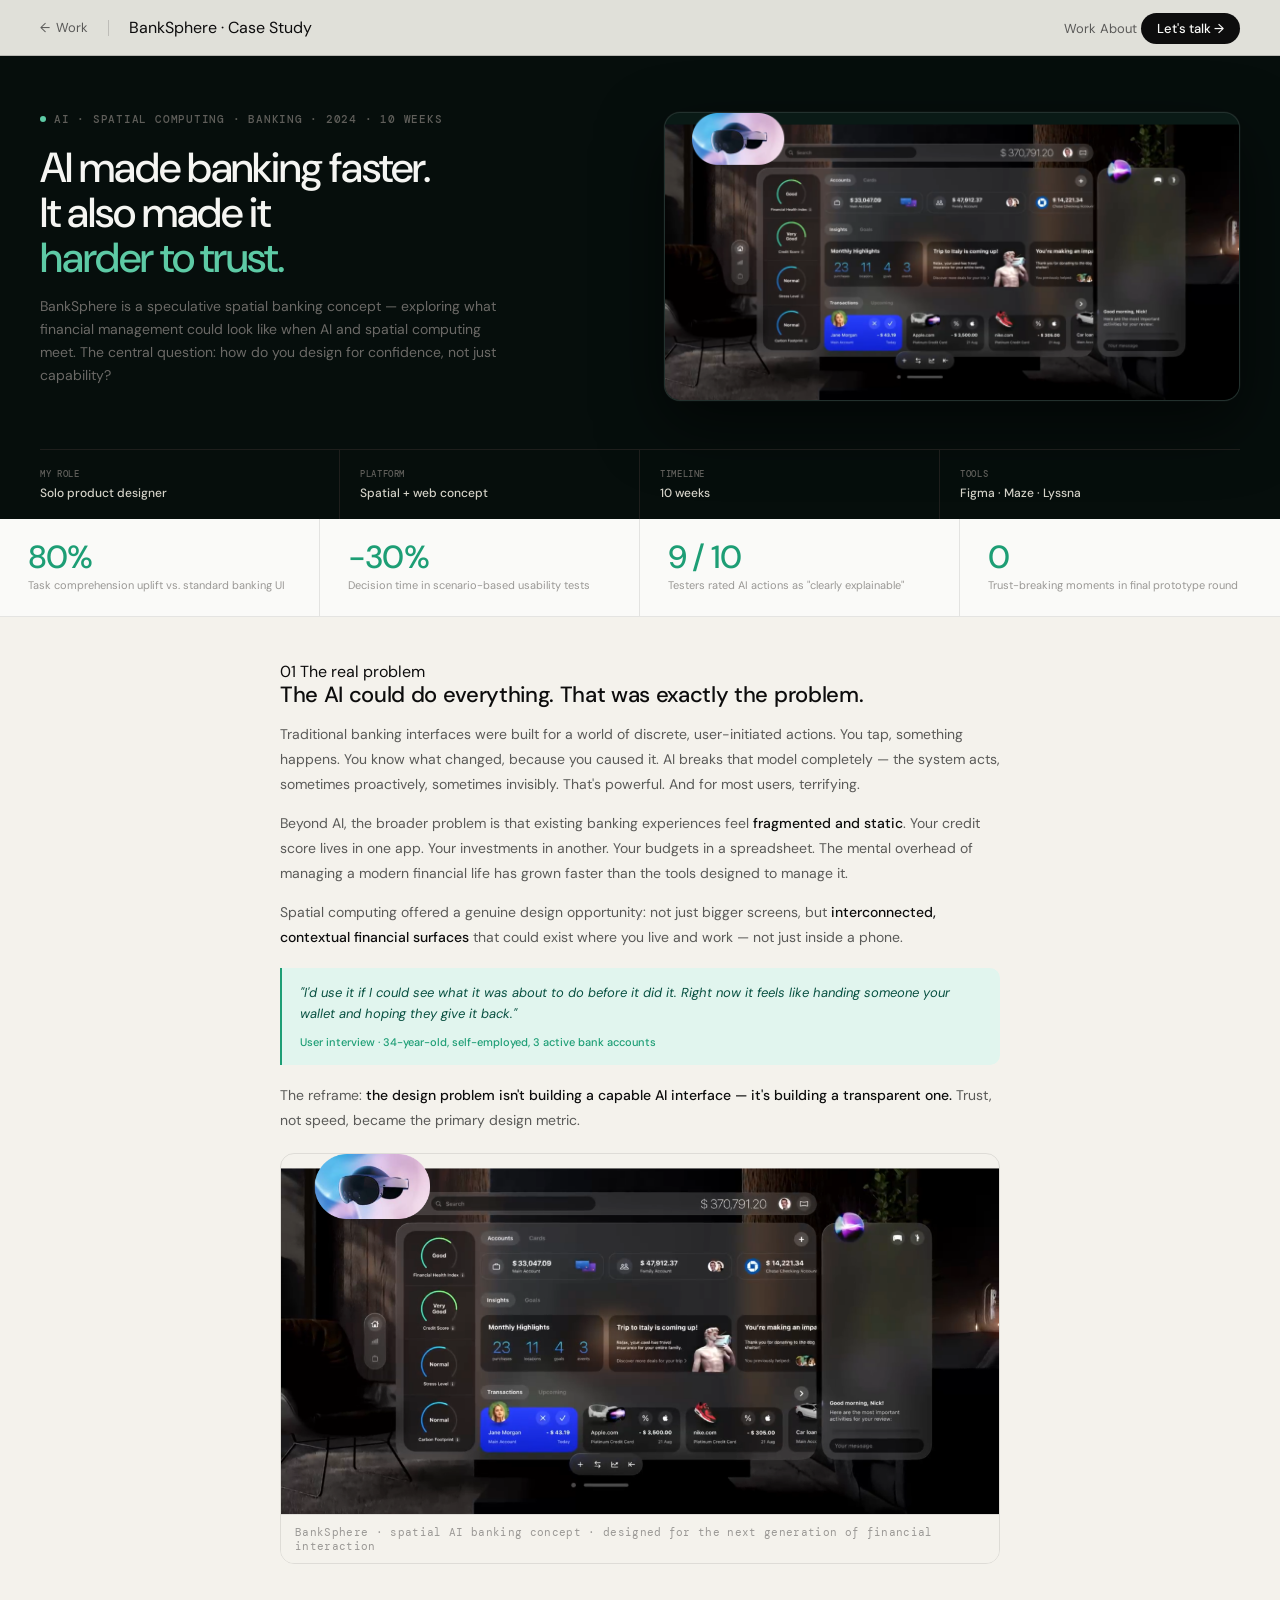
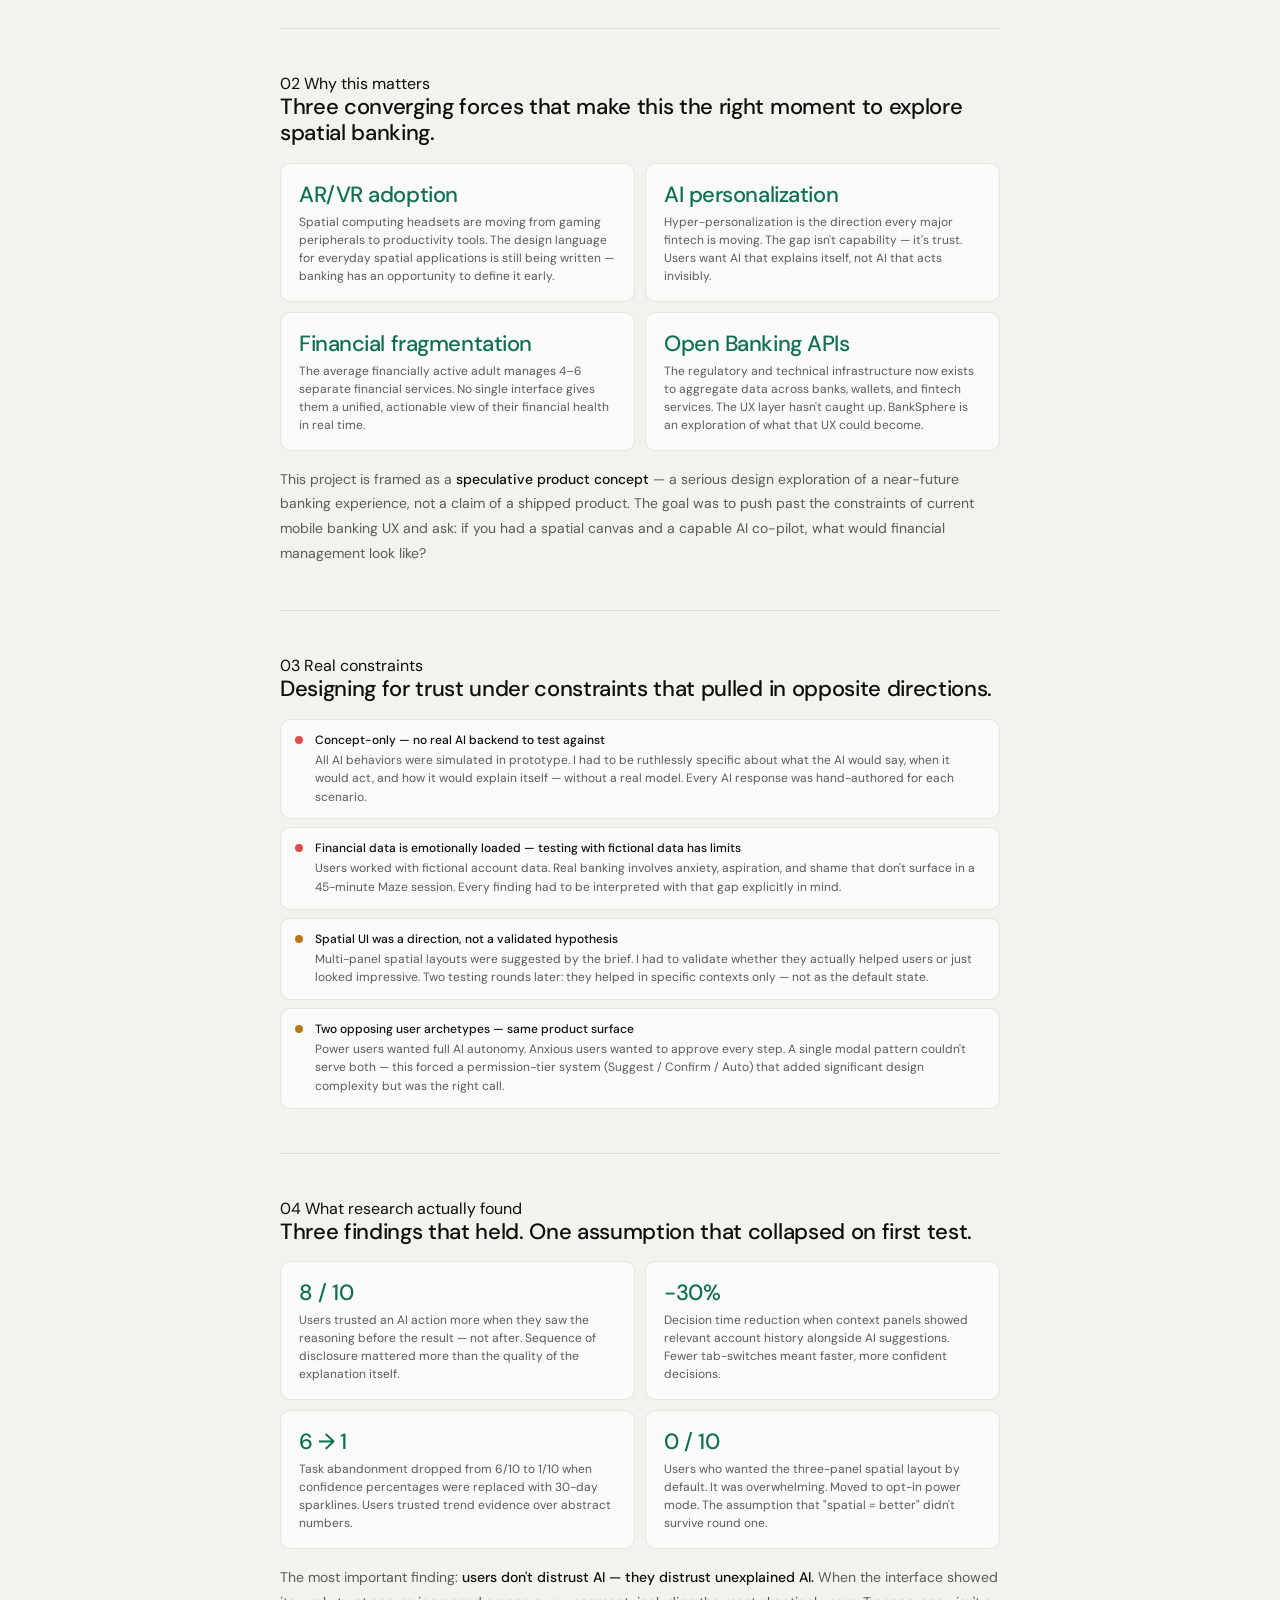
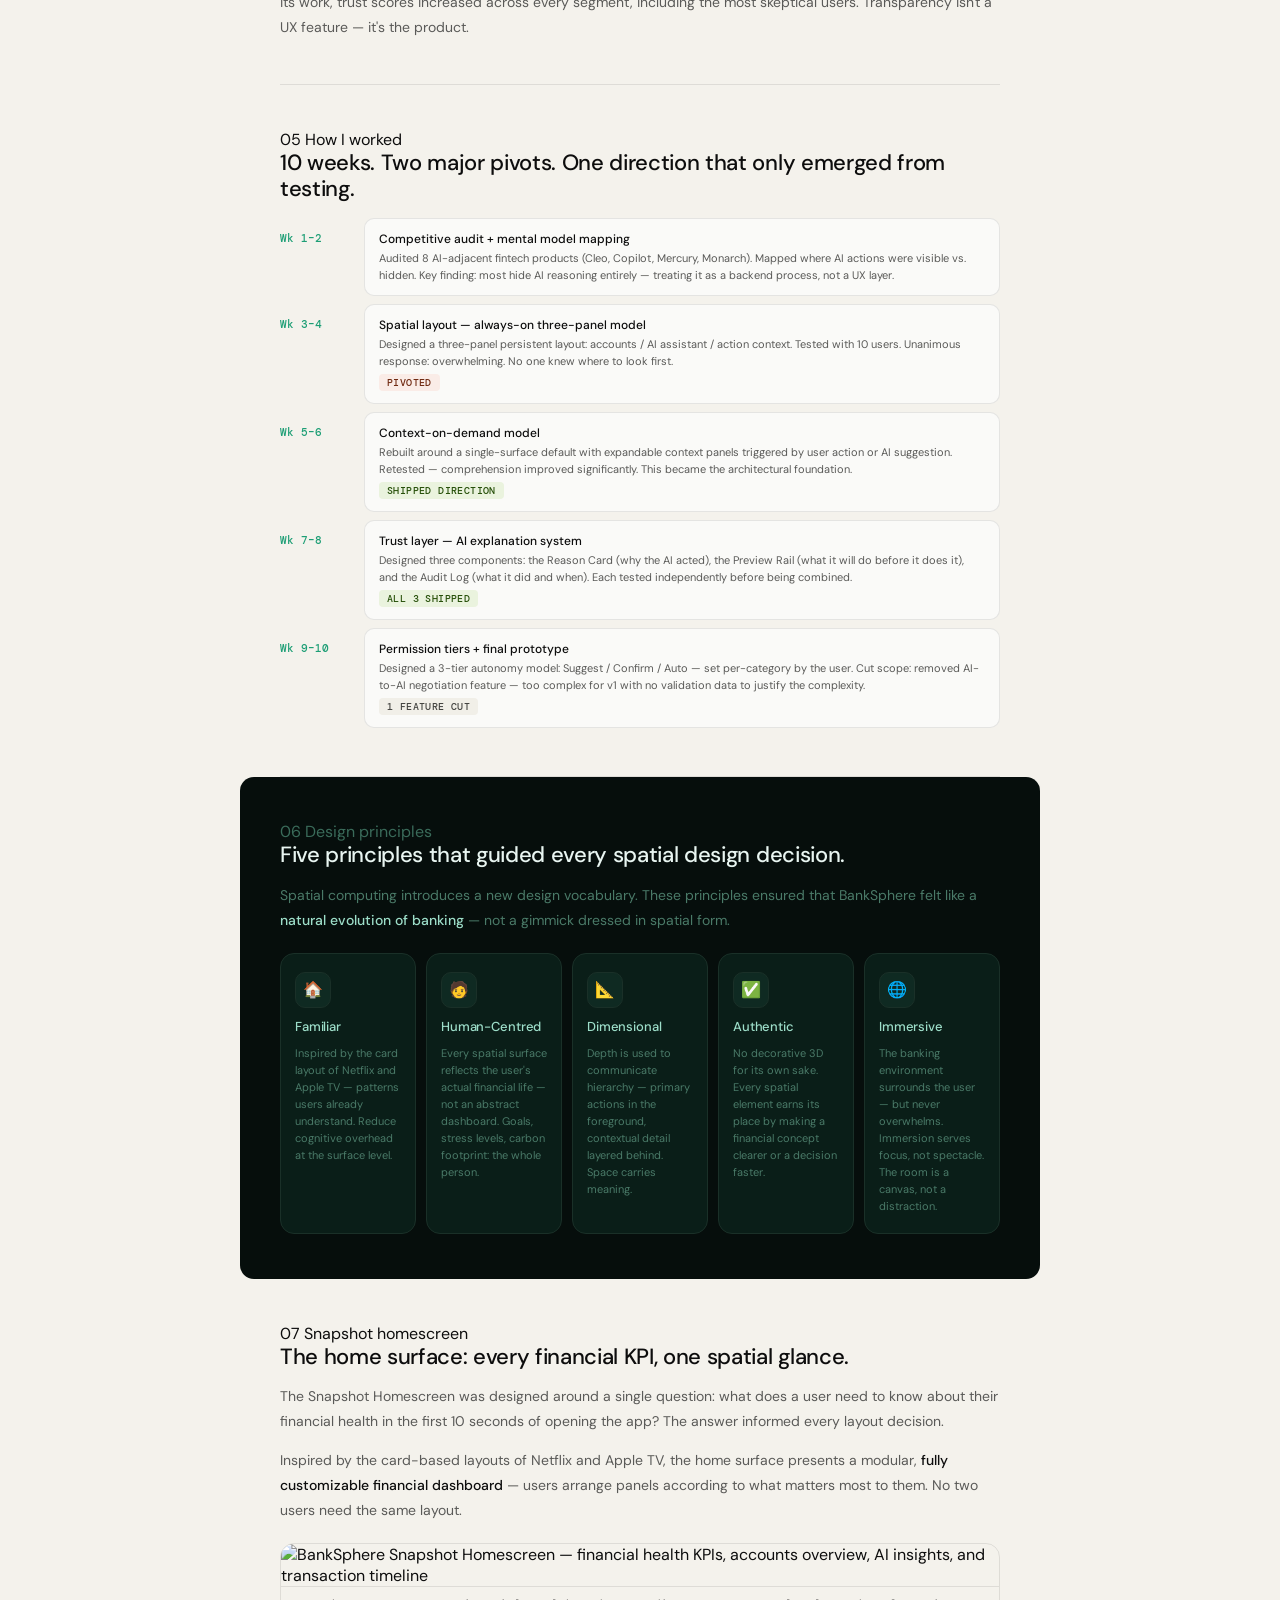
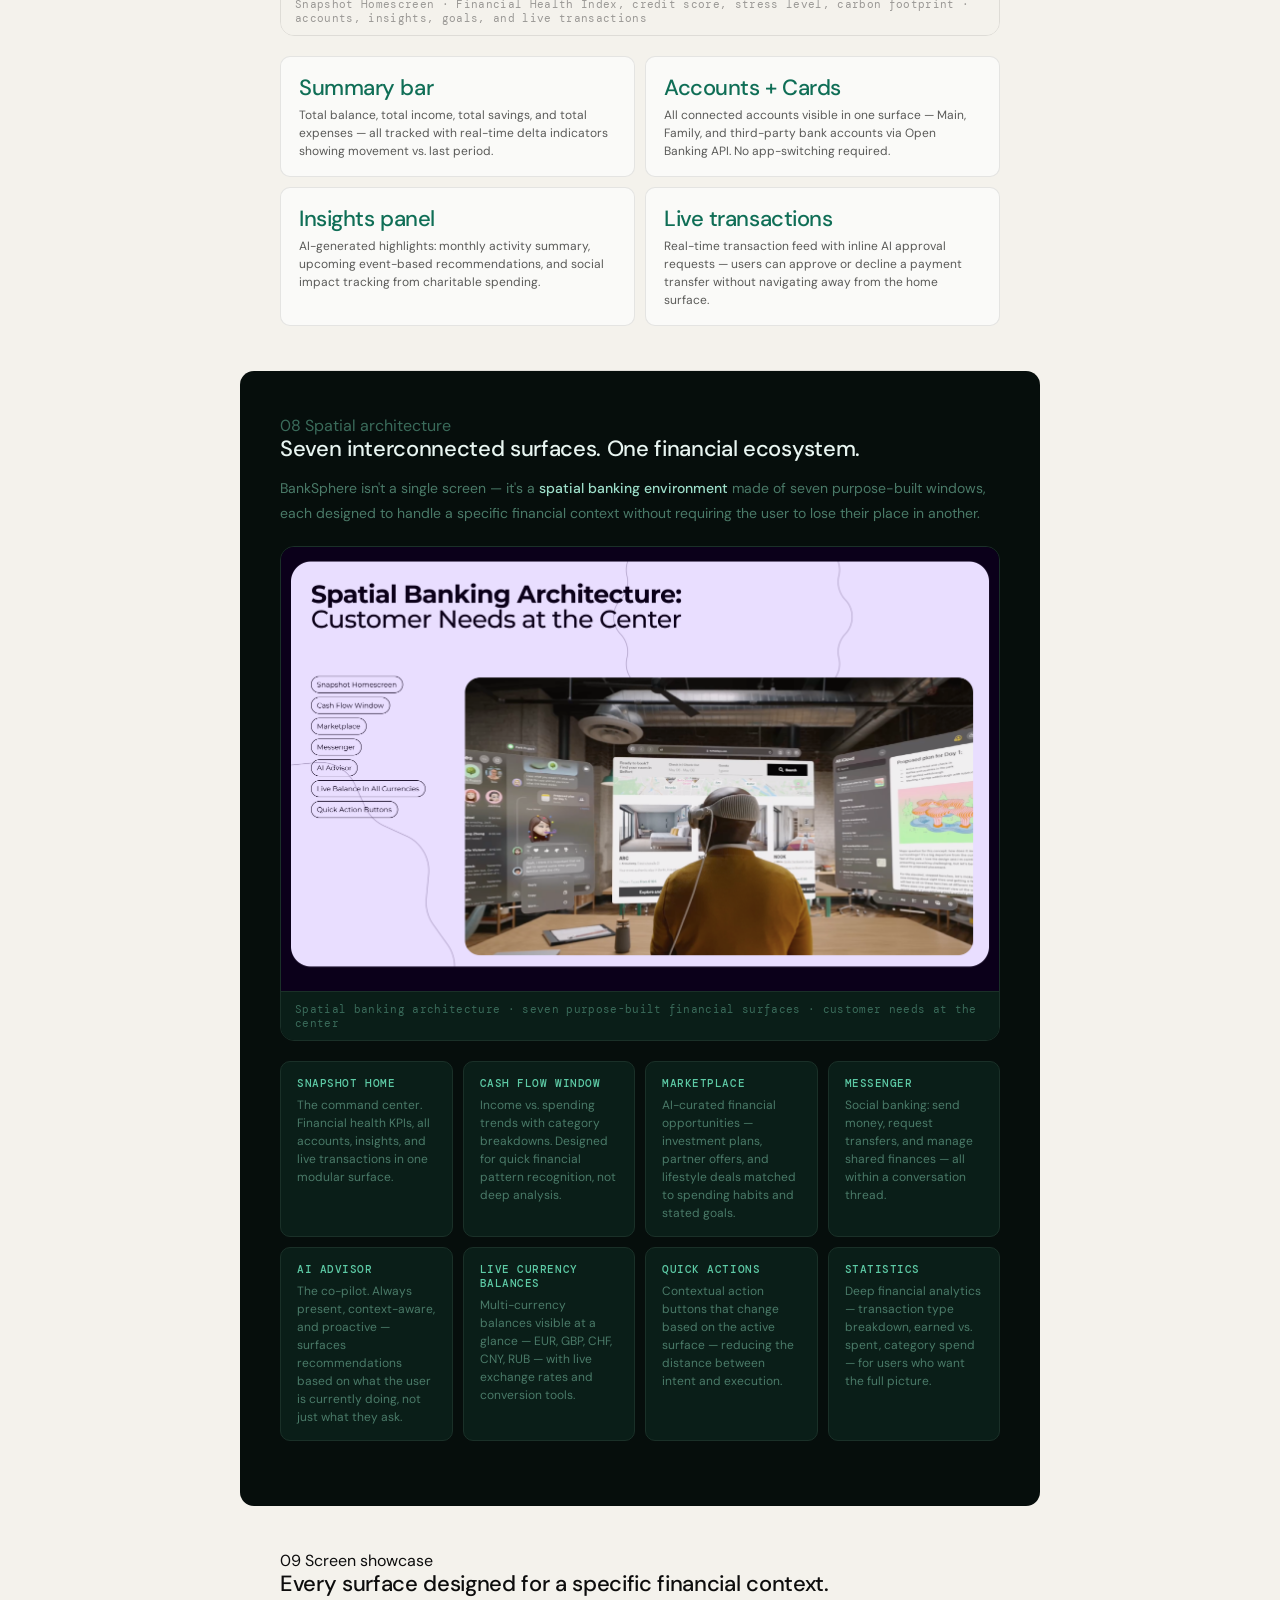
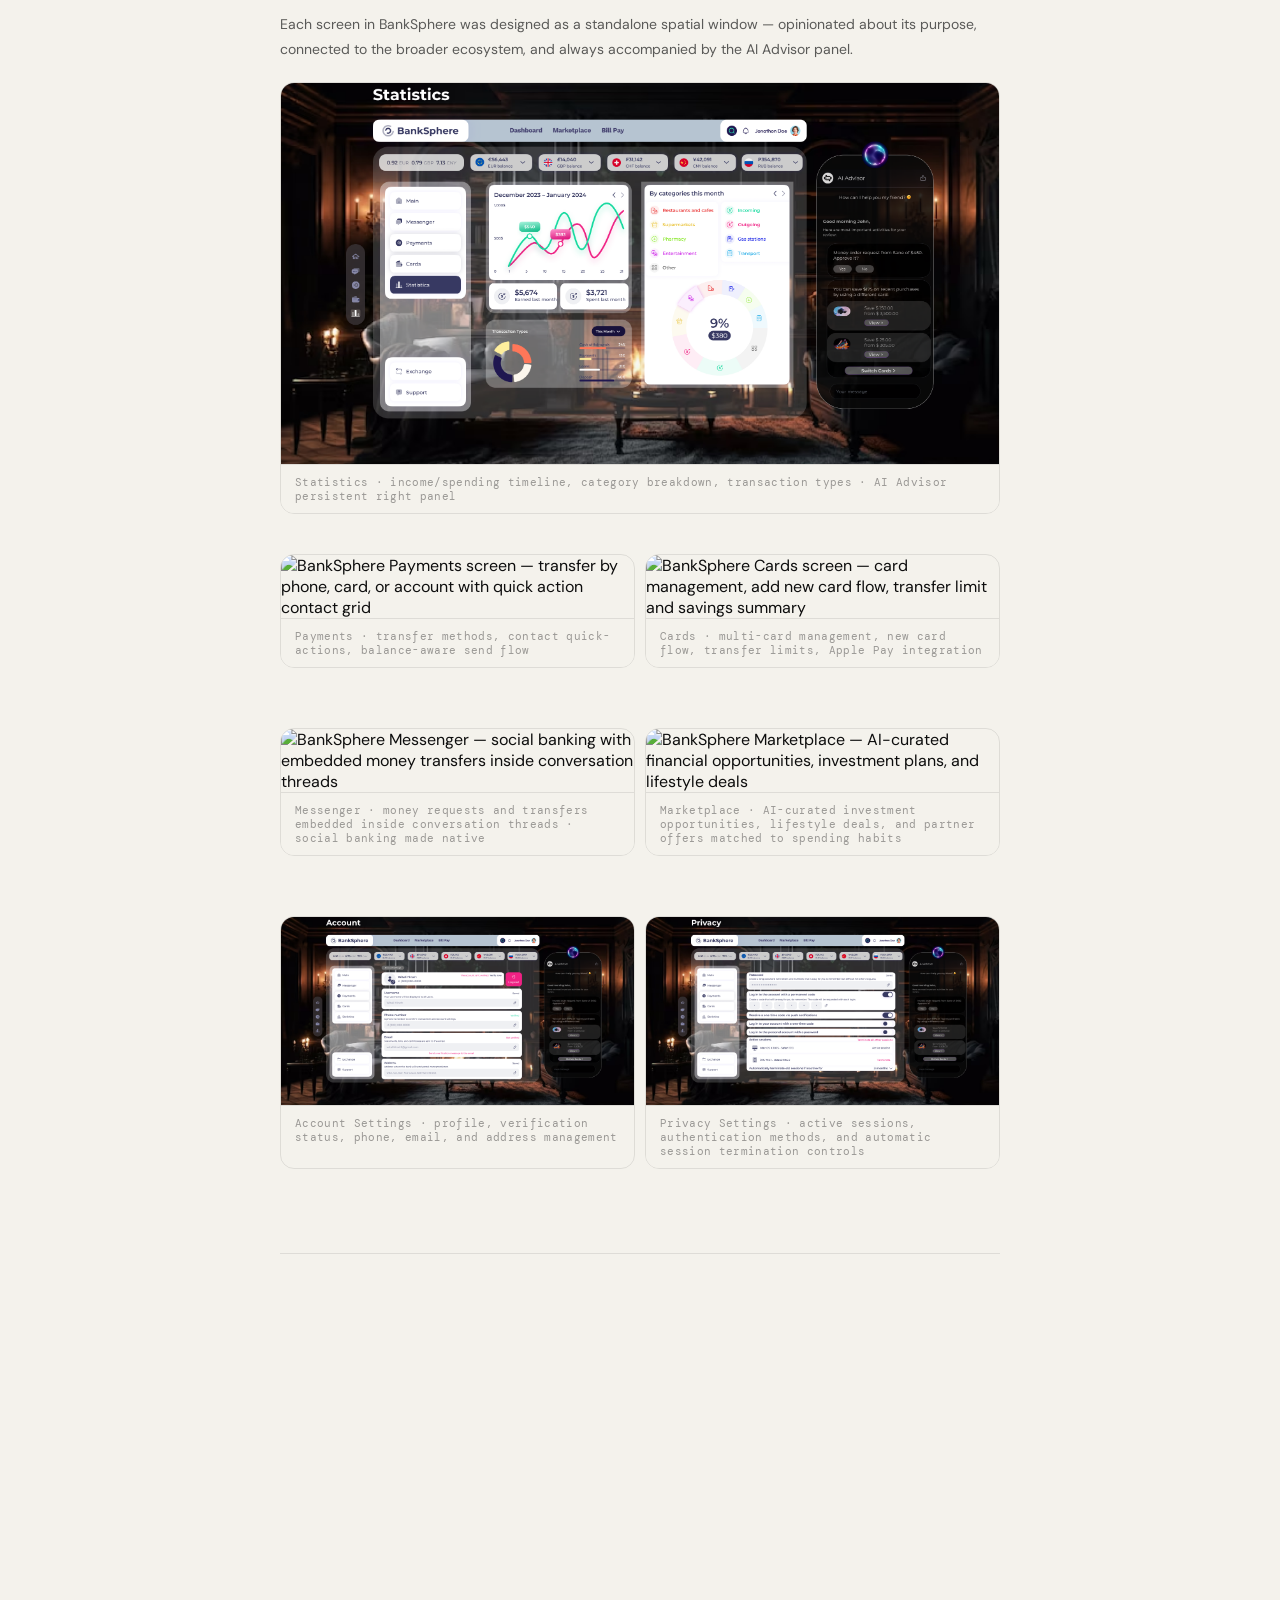
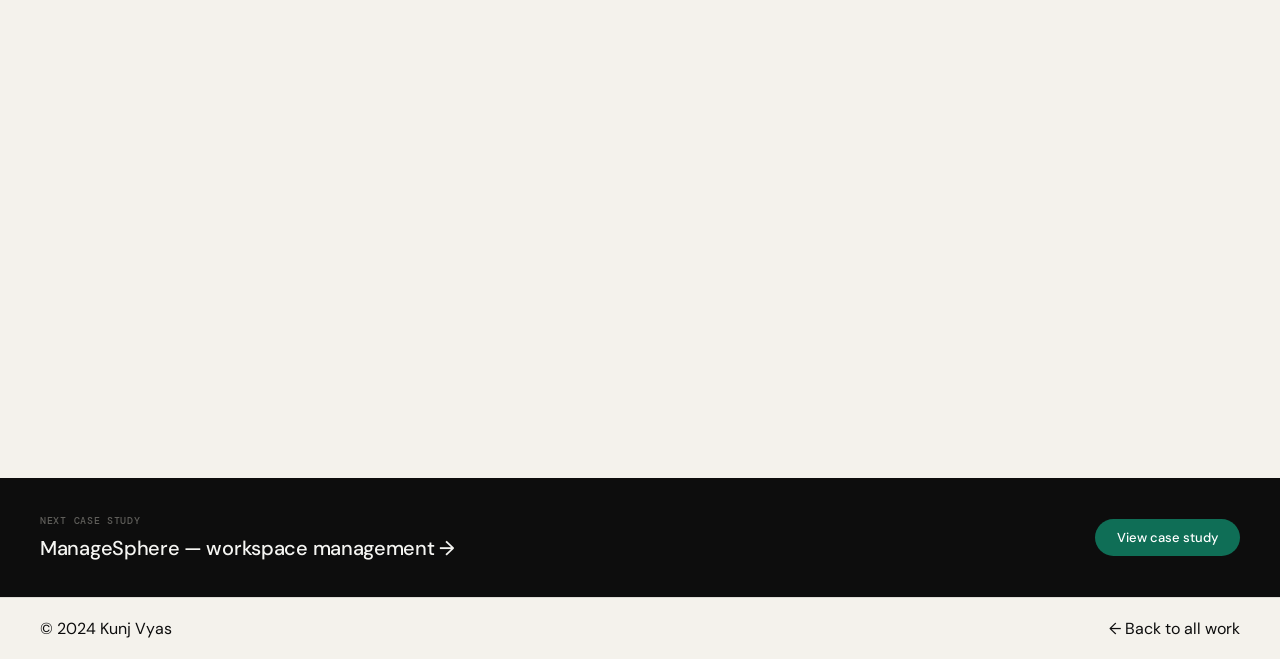
==== commit 57016c45: "Restore BankSphere KPI and advisor layouts" ====
--- a/work/banksphere.html
+++ b/work/banksphere.html
@@ -117,20 +117,50 @@
     .cs-eco-desc { font-size: 12px; color: var(--c-text-2); line-height: 1.5; }
 
     /* ── KPI strip ── */
+    .cs-kpi-showcase {
+      display: grid;
+      grid-template-columns: minmax(0, 1fr) minmax(180px, 0.36fr);
+      gap: 32px;
+      align-items: stretch;
+      margin-top: 18px;
+    }
+    .cs-kpi-copy {
+      display: flex;
+      flex-direction: column;
+      justify-content: space-between;
+      gap: 18px;
+    }
     .cs-kpi-strip {
-      display: grid; grid-template-columns: repeat(4,1fr);
-      gap: 0; margin: 20px 0;
+      display: grid; grid-template-columns: repeat(2,1fr);
+      gap: 0; margin: 0;
       border: 0.5px solid var(--c-border); border-radius: var(--r-lg); overflow: hidden;
     }
     .cs-kpi-cell {
-      padding: 18px 20px; border-right: 0.5px solid var(--c-border);
+      padding: 18px 20px;
       background: var(--c-chalk);
     }
-    .cs-kpi-cell:last-child { border-right: none; }
+    .cs-kpi-cell:nth-child(odd) { border-right: 0.5px solid var(--c-border); }
+    .cs-kpi-cell:nth-child(-n+2) { border-bottom: 0.5px solid var(--c-border); }
     .cs-kpi-name {
       font-size: 12px; font-weight: 500; color: var(--c-text-1); margin-bottom: 5px;
     }
     .cs-kpi-desc { font-size: 11px; color: var(--c-text-2); line-height: 1.45; }
+    .cs-kpi-media {
+      display: flex;
+      justify-content: flex-end;
+      align-items: stretch;
+    }
+    .cs-kpi-media img {
+      width: auto;
+      max-width: 100%;
+      height: 100%;
+      min-height: 0;
+      object-fit: contain;
+      display: block;
+    }
+    .cs-account-copy {
+      margin-top: 28px;
+    }
 
     /* ── AI use case items ── */
     .cs-ai-cases { display: flex; flex-direction: column; gap: 8px; margin-top: 16px; }
@@ -183,8 +213,51 @@
       display: grid; grid-template-columns: 1fr 1fr;
       gap: 32px; align-items: start; margin-top: 24px;
     }
-    .cs-split-img { border-radius: var(--r-lg); overflow: hidden; border: 0.5px solid var(--c-border); }
-    .cs-split-img img { width: 100%; display: block; }
+    .cs-split-img {
+      width: fit-content;
+      max-width: 100%;
+      margin-left: auto;
+      border-radius: var(--r-lg);
+      overflow: hidden;
+      border: 0.5px solid var(--c-border);
+    }
+    .cs-split-img img {
+      width: auto;
+      max-width: 100%;
+      max-height: min(640px, 78vh);
+      display: block;
+      object-fit: contain;
+    }
+    .cs-split-img--frameless {
+      border: none;
+      border-radius: 0;
+    }
+    .cs-advisor-showcase {
+      display: grid;
+      grid-template-columns: minmax(0, 1fr) minmax(320px, 0.82fr);
+      gap: 36px;
+      align-items: stretch;
+      margin-top: 20px;
+    }
+    .cs-advisor-copy {
+      max-width: 560px;
+    }
+    .cs-advisor-media {
+      display: flex;
+      justify-content: flex-end;
+      align-items: stretch;
+      margin-top: -14px;
+      margin-bottom: -4px;
+    }
+    .cs-advisor-media img {
+      width: auto;
+      max-width: 100%;
+      height: 100%;
+      min-height: 560px;
+      max-height: 780px;
+      display: block;
+      object-fit: contain;
+    }
     .cs-split-h3 {
       font-size: 15px; font-weight: 500; color: var(--c-text-1);
       letter-spacing: -0.01em; line-height: 1.3; margin-bottom: 10px;
@@ -206,17 +279,24 @@
     @media (max-width: 860px) {
       .cs-principles-grid { grid-template-columns: 1fr 1fr; }
       .cs-ecosystem { grid-template-columns: 1fr 1fr; }
-      .cs-kpi-strip { grid-template-columns: 1fr 1fr; }
-      .cs-kpi-cell:nth-child(2) { border-right: none; }
-      .cs-kpi-cell:nth-child(3) { border-top: 0.5px solid var(--c-border); border-right: 0.5px solid var(--c-border); }
-      .cs-kpi-cell:nth-child(4) { border-top: 0.5px solid var(--c-border); border-right: none; }
+      .cs-kpi-showcase { grid-template-columns: 1fr; gap: 20px; }
+      .cs-kpi-media { justify-content: center; }
+      .cs-kpi-media img { height: auto; max-height: 520px; }
       .cs-split { grid-template-columns: 1fr; gap: 16px; }
+      .cs-split-img { margin-right: auto; }
+      .cs-advisor-showcase { grid-template-columns: 1fr; gap: 24px; }
+      .cs-advisor-copy { max-width: none; }
+      .cs-advisor-media { justify-content: center; margin-top: 0; margin-bottom: 0; }
+      .cs-advisor-media img { height: auto; min-height: 0; max-height: 680px; }
       .cs-section--immersive { margin-left: -24px; margin-right: -24px; padding: 36px 24px; }
     }
     @media (max-width: 680px) {
       .cs-asset-pair, .cs-asset-trio { grid-template-columns: 1fr; }
       .cs-principles-grid { grid-template-columns: 1fr; }
       .cs-ecosystem { grid-template-columns: 1fr; }
+      .cs-kpi-strip { grid-template-columns: 1fr; }
+      .cs-kpi-cell:nth-child(odd) { border-right: none; }
+      .cs-kpi-cell:nth-child(-n+3) { border-bottom: 0.5px solid var(--c-border); }
     }
   </style>
 </head>
@@ -599,36 +679,39 @@
   <div class="cs-section reveal">
     <div class="cs-section-eyebrow">10 <span class="cs-section-eyebrow-line"></span> Financial health</div>
     <h2 class="cs-section-h2">Four KPIs that make financial wellness visible at a glance.</h2>
-    <p class="cs-p">The Financial Health panel was the most debated surface in the project. The question: how do you present a user's financial reality — including stress and carbon footprint — without creating anxiety or feeling invasive? The answer was <strong>radial gauges with plain-language ratings</strong> ("Good", "Very Good", "Normal") rather than scores or percentages.</p>
-
-    <div class="cs-kpi-strip">
-      <div class="cs-kpi-cell">
-        <div class="cs-kpi-name">Financial Health Index</div>
-        <div class="cs-kpi-desc">Composite score across liability coverage, risk protection, and long-term savings strategy. Provides a single headline indicator without overwhelming detail.</div>
-      </div>
-      <div class="cs-kpi-cell">
-        <div class="cs-kpi-name">Credit Score</div>
-        <div class="cs-kpi-desc">Real-time credit health tracking with AI explanations for any changes — not just a number, but context for what drove it and what could improve it.</div>
-      </div>
-      <div class="cs-kpi-cell">
-        <div class="cs-kpi-name">Stress Level</div>
-        <div class="cs-kpi-desc">Financial stress tracked via connected health data (Apple Watch integration in concept). Surfaces at moments when proactive AI support could reduce anxiety.</div>
-      </div>
-      <div class="cs-kpi-cell">
-        <div class="cs-kpi-name">Carbon Footprint</div>
-        <div class="cs-kpi-desc">Spending-based carbon impact tracking for users who want to align their financial decisions with environmental values. Opt-in, never surfaced as a guilt mechanism.</div>
-      </div>
-    </div>
-
-    <div class="cs-split" style="margin-top:20px">
-      <div>
-        <div class="cs-split-h3">Access to all accounts — in one surface</div>
-        <p class="cs-p">Through the Open Banking API, BankSphere aggregates data from multiple banks and fintech services — checking, family, team, junior, savings, investment, third-party bank accounts, crypto, and eWallets — all visible without switching apps.</p>
-        <p class="cs-p">Users can also set automated money transfers between accounts based on balance thresholds or shortfalls — the financial equivalent of having a smart assistant manage the plumbing while you focus on the strategy.</p>
-      </div>
-      <div class="cs-split-img">
+
+    <div class="cs-kpi-showcase">
+      <div class="cs-kpi-copy">
+        <p class="cs-p">The Financial Health panel was the most debated surface in the project. The question: how do you present a user's financial reality — including stress and carbon footprint — without creating anxiety or feeling invasive? The answer was <strong>radial gauges with plain-language ratings</strong> ("Good", "Very Good", "Normal") rather than scores or percentages.</p>
+
+        <div class="cs-kpi-strip">
+          <div class="cs-kpi-cell">
+            <div class="cs-kpi-name">Financial Health Index</div>
+            <div class="cs-kpi-desc">Composite score across liability coverage, risk protection, and long-term savings strategy. Provides a single headline indicator without overwhelming detail.</div>
+          </div>
+          <div class="cs-kpi-cell">
+            <div class="cs-kpi-name">Credit Score</div>
+            <div class="cs-kpi-desc">Real-time credit health tracking with AI explanations for any changes — not just a number, but context for what drove it and what could improve it.</div>
+          </div>
+          <div class="cs-kpi-cell">
+            <div class="cs-kpi-name">Stress Level</div>
+            <div class="cs-kpi-desc">Financial stress tracked via connected health data (Apple Watch integration in concept). Surfaces at moments when proactive AI support could reduce anxiety.</div>
+          </div>
+          <div class="cs-kpi-cell">
+            <div class="cs-kpi-name">Carbon Footprint</div>
+            <div class="cs-kpi-desc">Spending-based carbon impact tracking for users who want to align their financial decisions with environmental values. Opt-in, never surfaced as a guilt mechanism.</div>
+          </div>
+        </div>
+      </div>
+      <div class="cs-kpi-media">
         <img src="../banksphere/kpi.png" alt="Four Basic KPIs — Financial Health Index, Credit Score, Stress Level, Carbon Footprint — and account management overview" loading="lazy" />
       </div>
+    </div>
+
+    <div class="cs-account-copy">
+      <div class="cs-split-h3">Access to all accounts — in one surface</div>
+      <p class="cs-p">Through the Open Banking API, BankSphere aggregates data from multiple banks and fintech services — checking, family, team, junior, savings, investment, third-party bank accounts, crypto, and eWallets — all visible without switching apps.</p>
+      <p class="cs-p">Users can also set automated money transfers between accounts based on balance thresholds or shortfalls — the financial equivalent of having a smart assistant manage the plumbing while you focus on the strategy.</p>
     </div>
   </div>
 
@@ -667,11 +750,10 @@
   <div class="cs-section reveal cs-section--immersive">
     <div class="cs-section-eyebrow">12 <span class="cs-section-eyebrow-line"></span> AI Advisor</div>
     <h2 class="cs-section-h2">Not a chatbot. A financial co-pilot.</h2>
-    <p class="cs-p">The AI Advisor is the most critical surface in BankSphere — and the one that required the most design discipline. The instinct was to make it powerful. The design challenge was making it <strong>trustworthy</strong>.</p>
-    <p class="cs-p">It acts as a co-pilot: context-aware of what banking surface is active, proactive rather than reactive, and transparent about its reasoning. Every recommendation surfaces as a chat message with an actionable card — not a notification that appears and disappears.</p>
-
-    <div class="cs-split">
-      <div>
+    <div class="cs-advisor-showcase">
+      <div class="cs-advisor-copy">
+        <p class="cs-p">The AI Advisor is the most critical surface in BankSphere — and the one that required the most design discipline. The instinct was to make it powerful. The design challenge was making it <strong>trustworthy</strong>.</p>
+        <p class="cs-p">It acts as a co-pilot: context-aware of what banking surface is active, proactive rather than reactive, and transparent about its reasoning. Every recommendation surfaces as a chat message with an actionable card — not a notification that appears and disappears.</p>
         <div class="cs-tag-pills">
           <span class="cs-tag-pill">Transparency</span>
           <span class="cs-tag-pill">Trust</span>
@@ -681,7 +763,7 @@
         <p class="cs-p">Recommendations are delivered as conversational messages with embedded action cards — users can approve, decline, or explore deeper without leaving the current context. Voice interaction is supported for hands-free use cases.</p>
         <p class="cs-p" style="margin-top:12px"><strong>The design philosophy:</strong> reflect the financial dimension of the user's lifestyle — not just their account data. The AI considers goals, events, health data, and values. This proactivity is the foundation for long-term trust between AI-powered banks and their customers.</p>
       </div>
-      <div class="cs-split-img">
+      <div class="cs-advisor-media">
         <img src="../banksphere/advisor.png" alt="AI Advisor panel — co-pilot banking assistant with context-aware recommendations and conversational action cards" loading="lazy" />
       </div>
     </div>
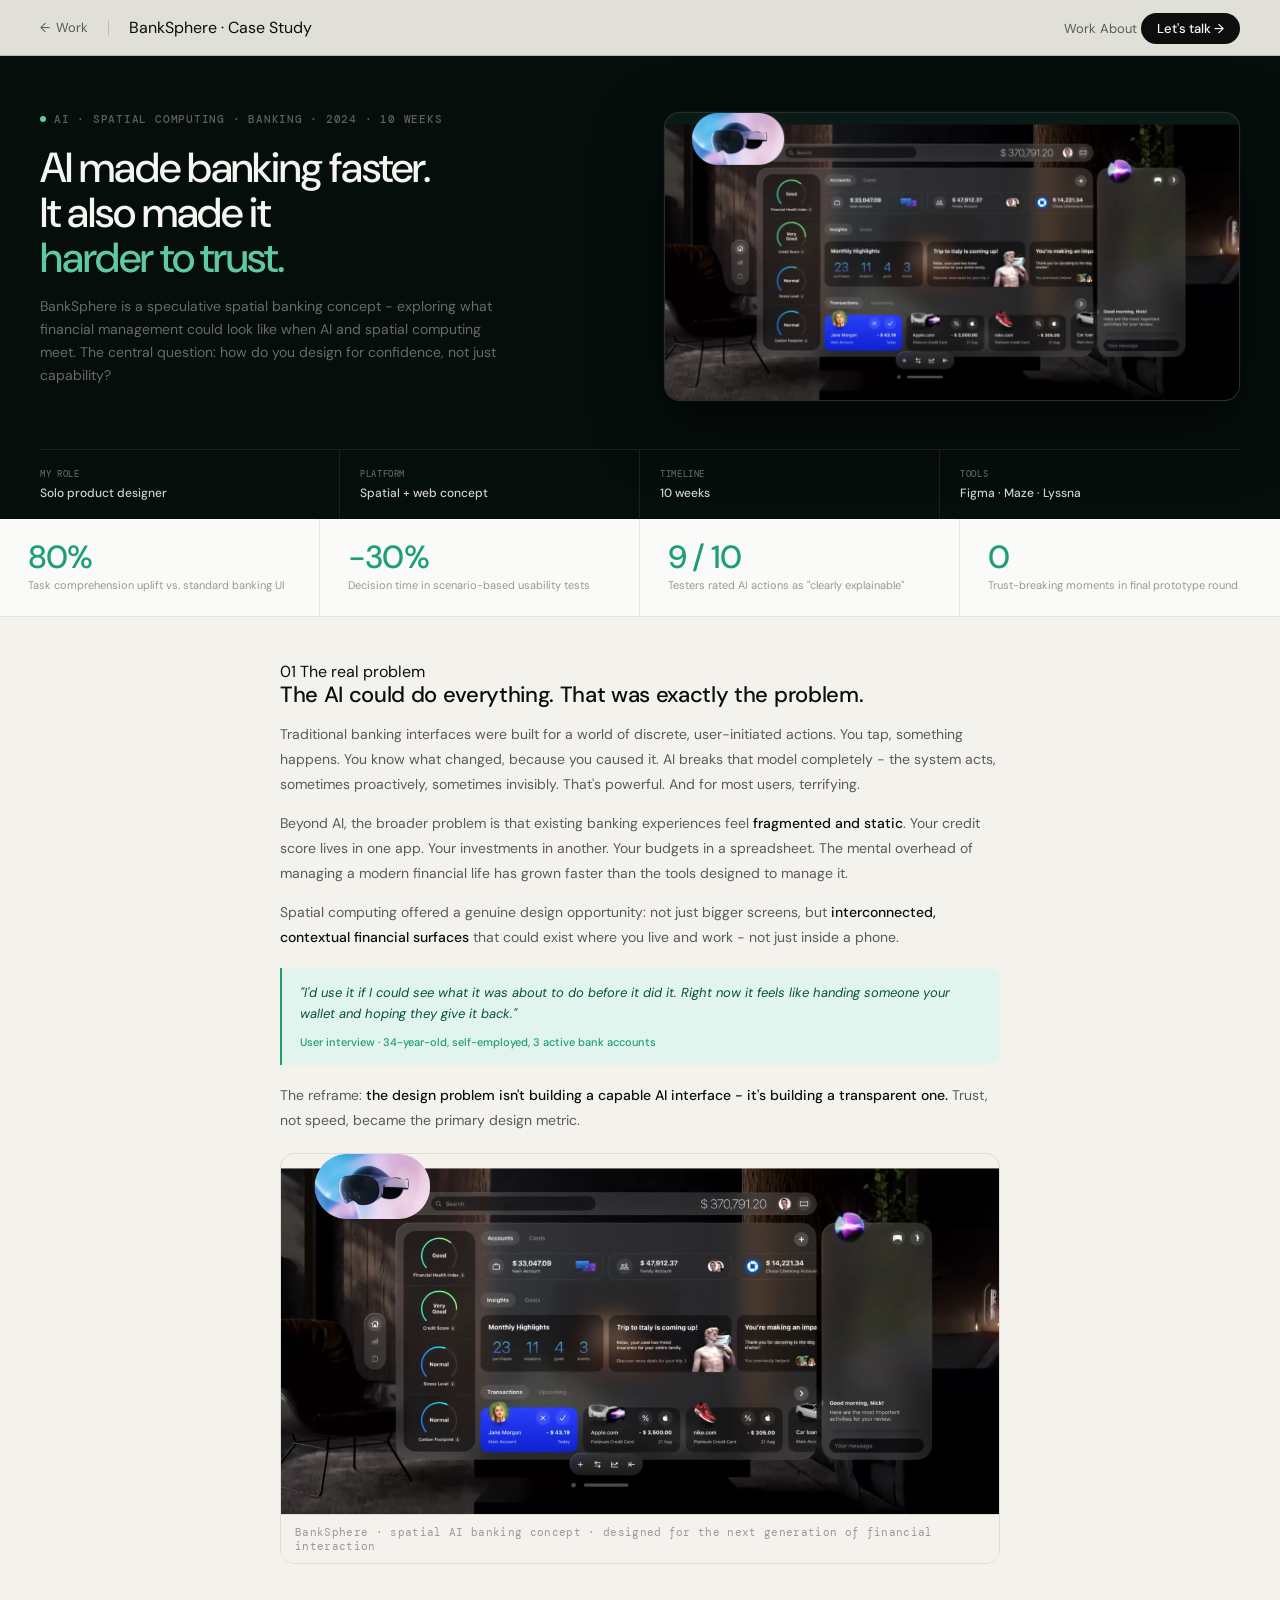
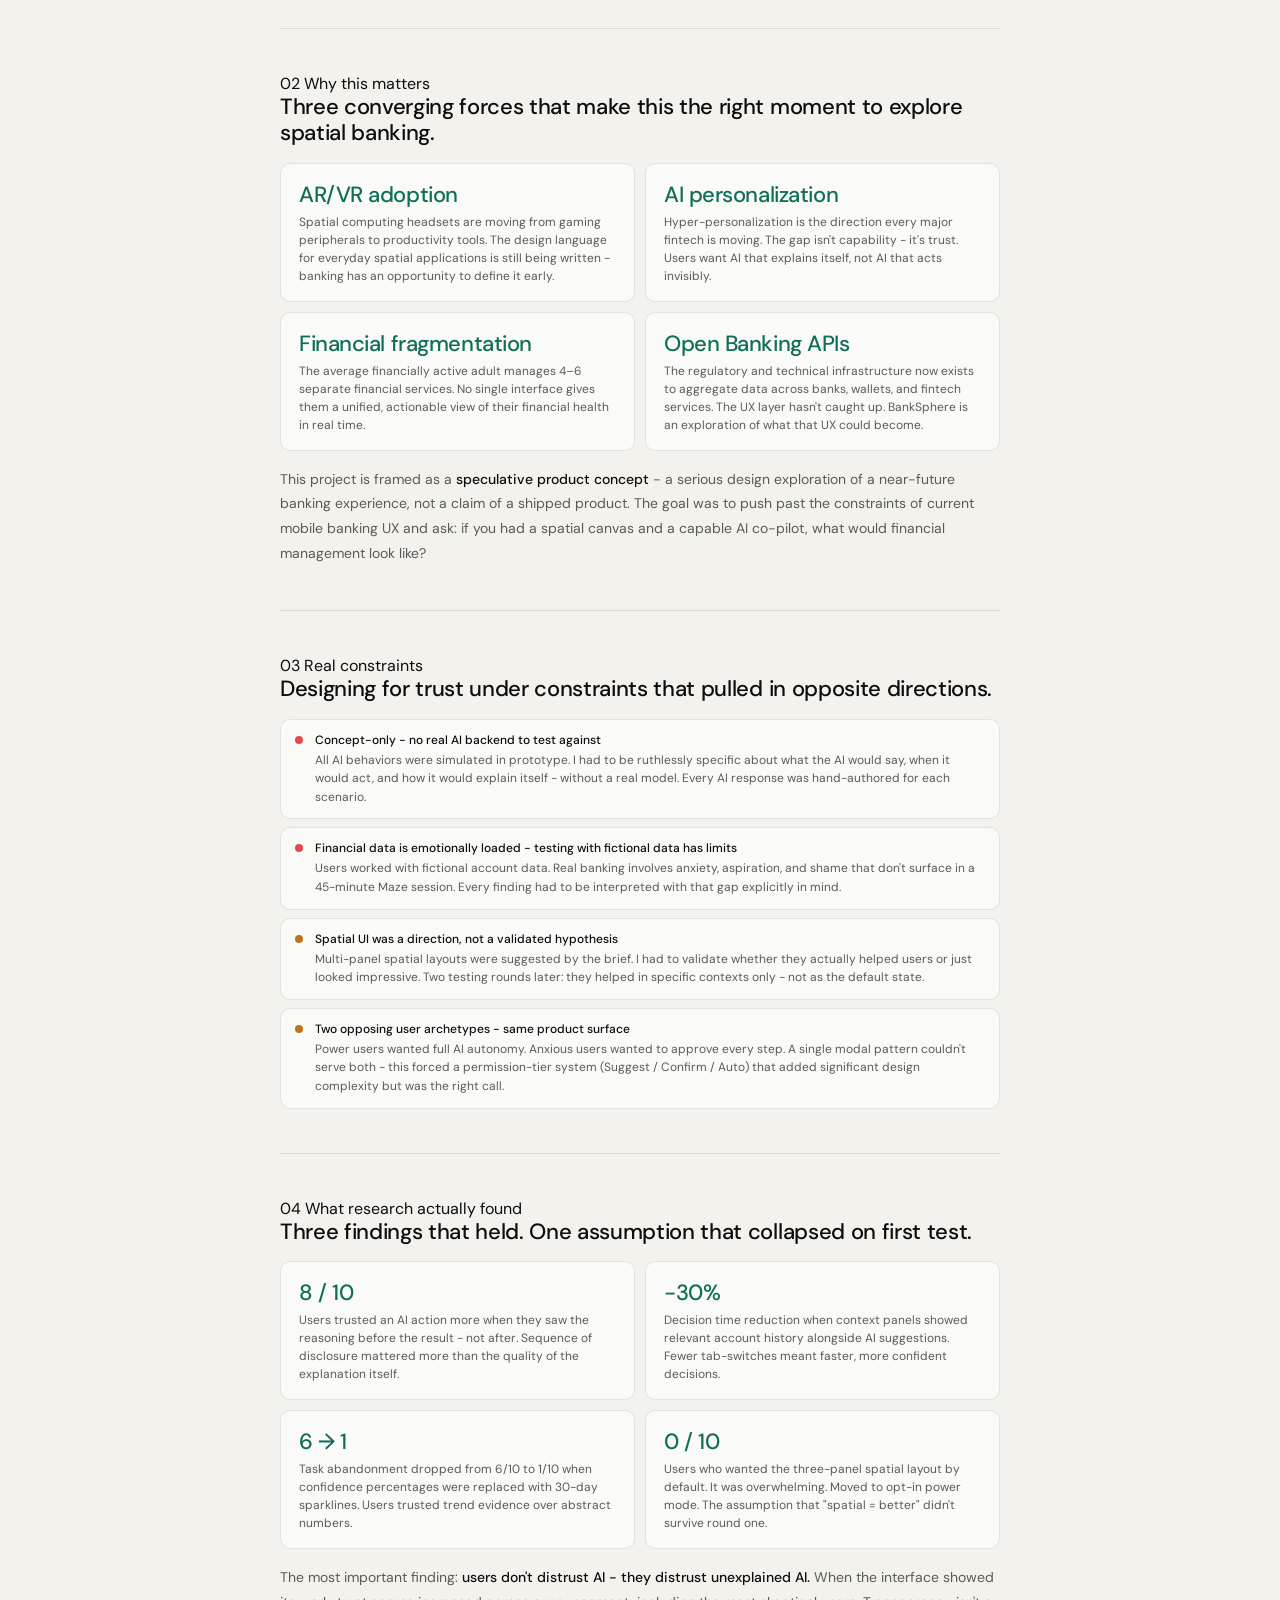
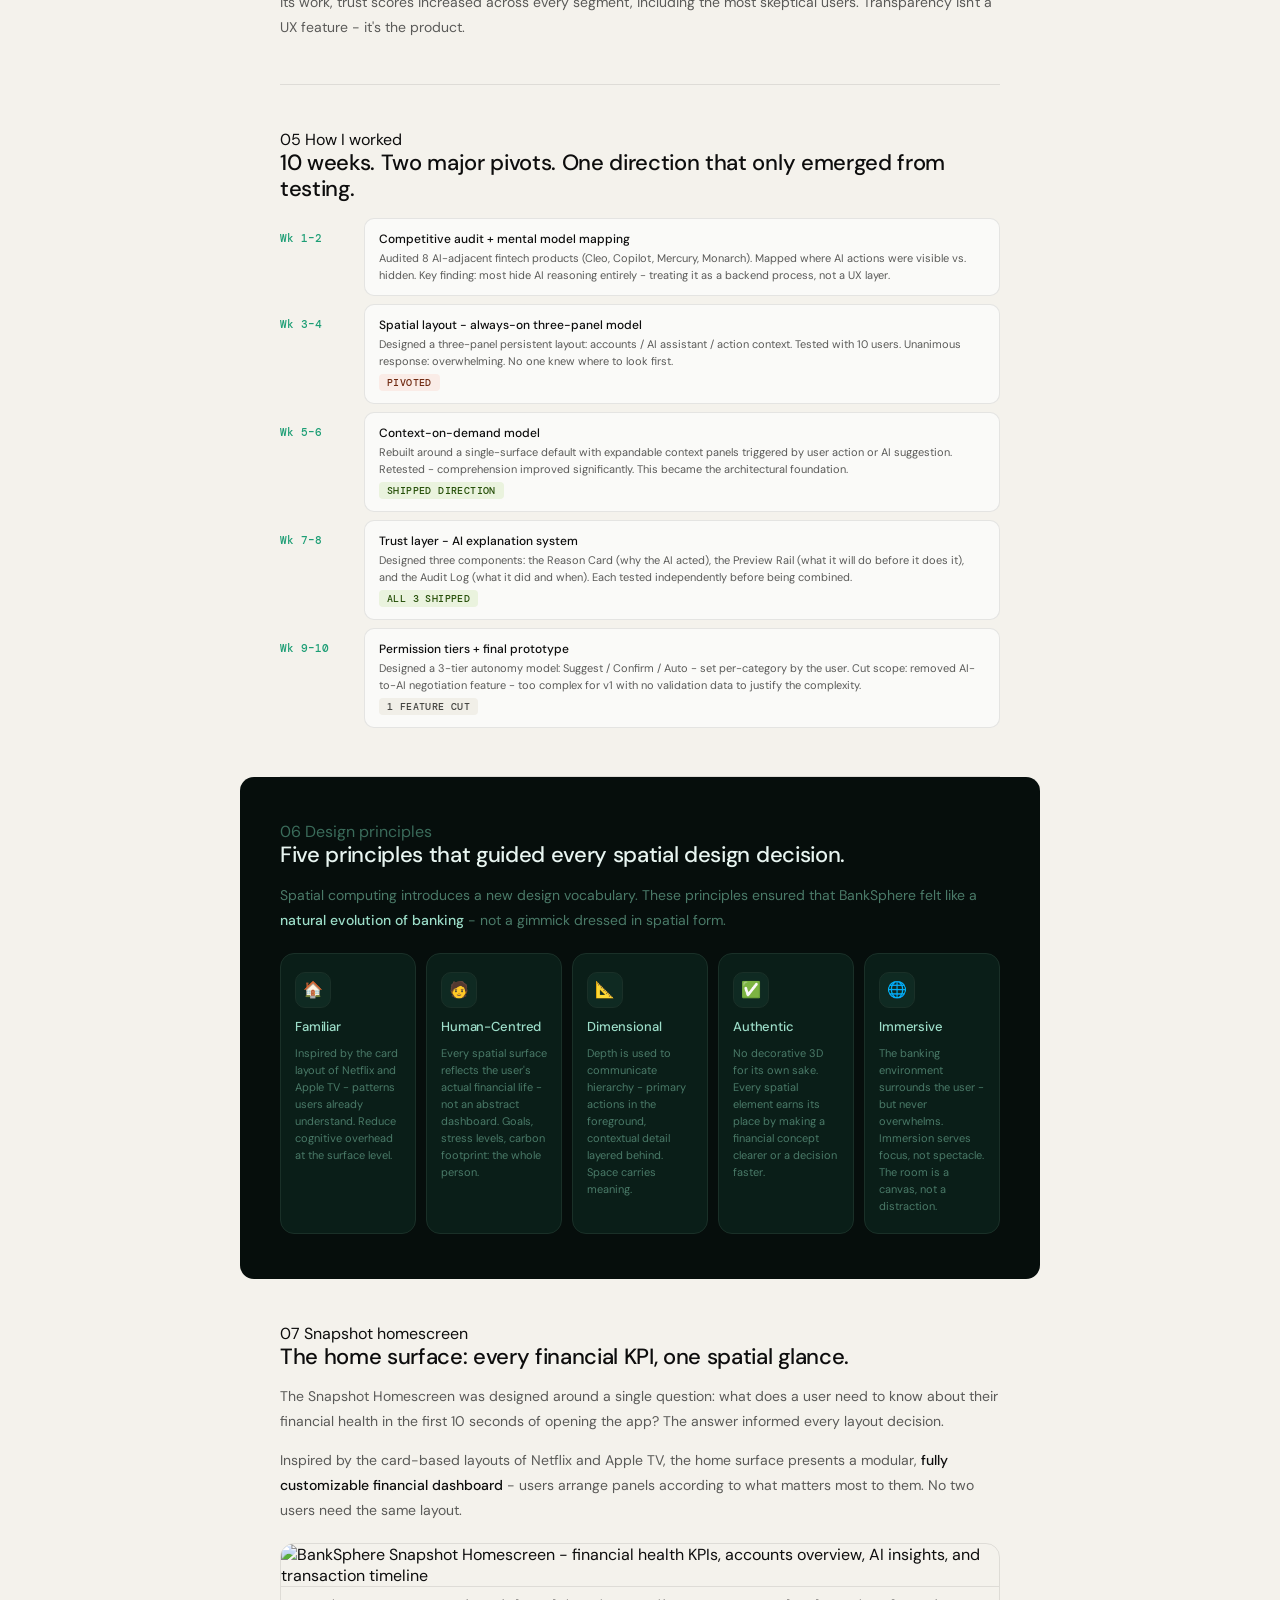
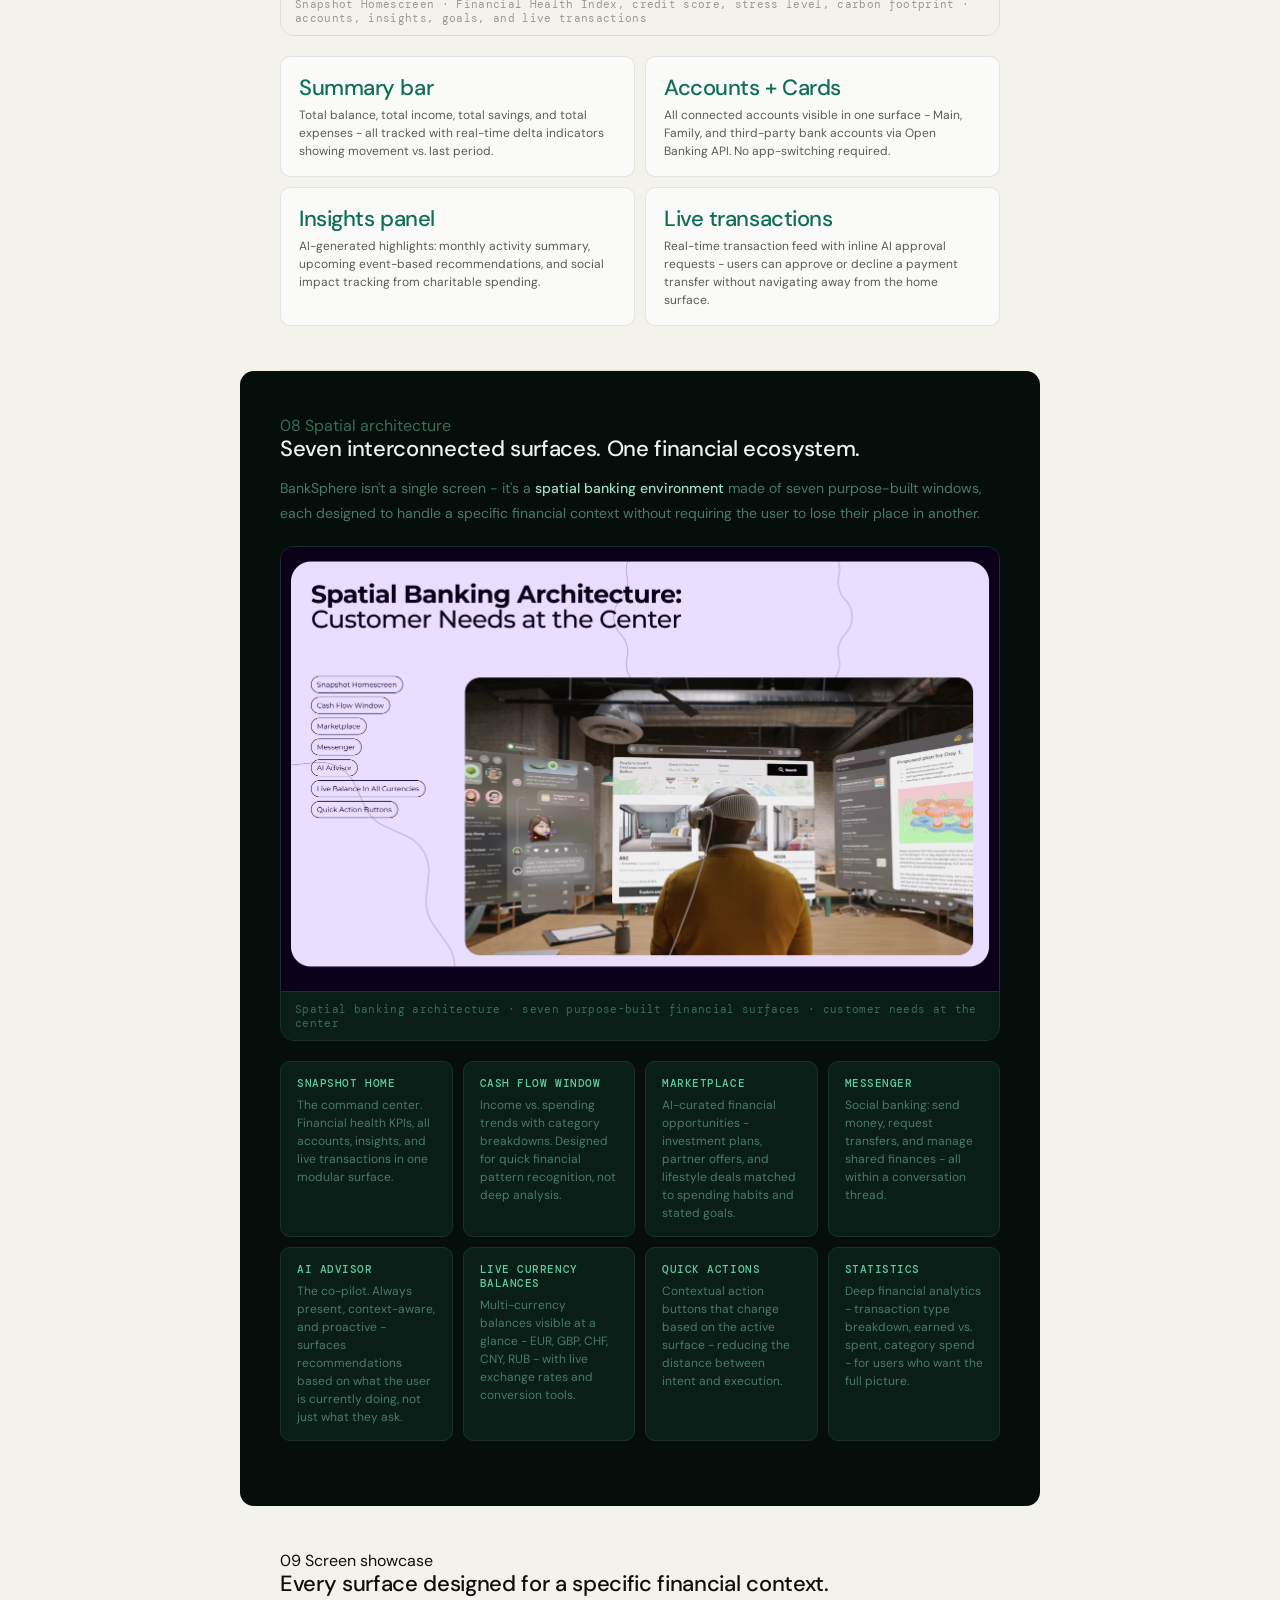
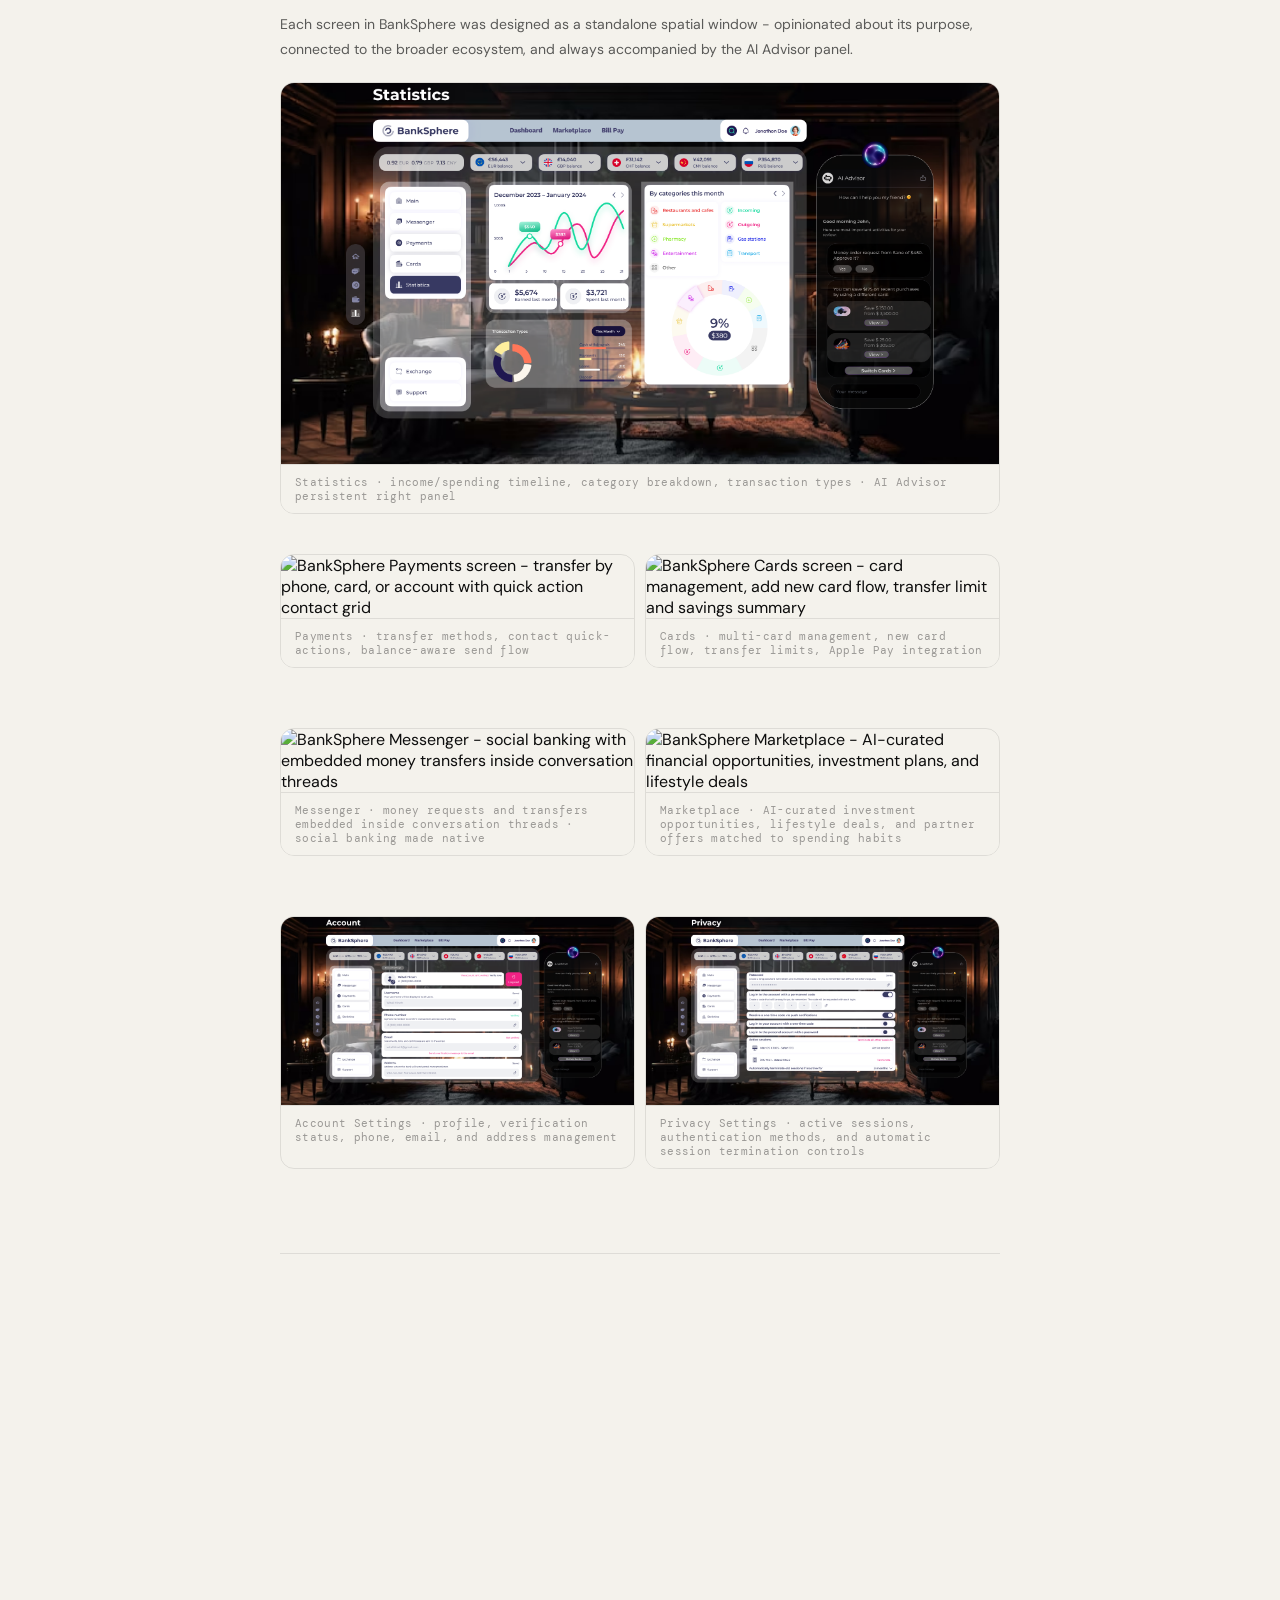
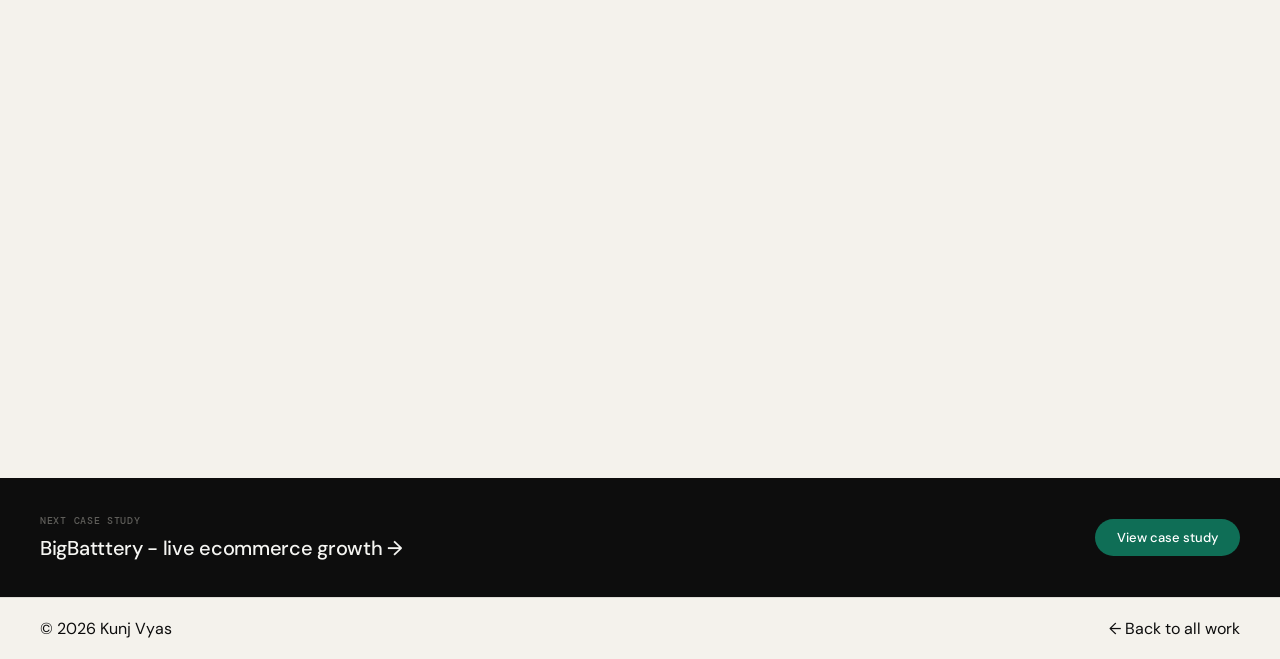
==== commit 00b2f665: "- changed" ====
--- a/work/banksphere.html
+++ b/work/banksphere.html
@@ -3,8 +3,8 @@
 <head>
   <meta charset="UTF-8" />
   <meta name="viewport" content="width=device-width, initial-scale=1.0" />
-  <title>BankSphere — Case Study · Kunj Vyas</title>
-  <meta name="description" content="BankSphere: A spatial AI banking concept — designing trust, transparency, and financial intelligence into a near-future banking experience." />
+  <title>BankSphere - Case Study · Kunj Vyas</title>
+  <meta name="description" content="BankSphere: A spatial AI banking concept - designing trust, transparency, and financial intelligence into a near-future banking experience." />
   <link rel="preconnect" href="https://fonts.googleapis.com" />
   <link rel="preconnect" href="https://fonts.gstatic.com" crossorigin />
   <link href="https://fonts.googleapis.com/css2?family=DM+Sans:opsz,wght@9..40,300;9..40,400;9..40,500&family=DM+Mono:wght@400;500&display=swap" rel="stylesheet" />
@@ -335,15 +335,15 @@
         <span class="cs-eyebrow-text">AI · Spatial Computing · Banking · 2024 · 10 weeks</span>
       </div>
       <h1 class="cs-h1">AI made banking faster.<br>It also made it<br><em>harder to trust.</em></h1>
-      <p class="cs-sub">BankSphere is a speculative spatial banking concept — exploring what financial management could look like when AI and spatial computing meet. The central question: how do you design for confidence, not just capability?</p>
+      <p class="cs-sub">BankSphere is a speculative spatial banking concept - exploring what financial management could look like when AI and spatial computing meet. The central question: how do you design for confidence, not just capability?</p>
     </div>
 
     <!-- Right: cover image -->
     <div class="cs-hero-cover">
-      <img src="../banksphere/Cover.png" alt="BankSphere — AI-powered spatial banking concept overview" loading="lazy" />
-    </div>
-
-    <!-- Meta row — spans full width below both columns -->
+      <img src="../banksphere/Cover.png" alt="BankSphere - AI-powered spatial banking concept overview" loading="lazy" />
+    </div>
+
+    <!-- Meta row - spans full width below both columns -->
     <div class="cs-meta">
       <div class="cs-meta-cell"><div class="cs-meta-label">My role</div><div class="cs-meta-val">Solo product designer</div></div>
       <div class="cs-meta-cell"><div class="cs-meta-label">Platform</div><div class="cs-meta-val">Spatial + web concept</div></div>
@@ -369,17 +369,17 @@
   <div class="cs-section reveal">
     <div class="cs-section-eyebrow">01 <span class="cs-section-eyebrow-line"></span> The real problem</div>
     <h2 class="cs-section-h2">The AI could do everything. That was exactly the problem.</h2>
-    <p class="cs-p">Traditional banking interfaces were built for a world of discrete, user-initiated actions. You tap, something happens. You know what changed, because you caused it. AI breaks that model completely — the system acts, sometimes proactively, sometimes invisibly. That's powerful. And for most users, terrifying.</p>
+    <p class="cs-p">Traditional banking interfaces were built for a world of discrete, user-initiated actions. You tap, something happens. You know what changed, because you caused it. AI breaks that model completely - the system acts, sometimes proactively, sometimes invisibly. That's powerful. And for most users, terrifying.</p>
     <p class="cs-p">Beyond AI, the broader problem is that existing banking experiences feel <strong>fragmented and static</strong>. Your credit score lives in one app. Your investments in another. Your budgets in a spreadsheet. The mental overhead of managing a modern financial life has grown faster than the tools designed to manage it.</p>
-    <p class="cs-p">Spatial computing offered a genuine design opportunity: not just bigger screens, but <strong>interconnected, contextual financial surfaces</strong> that could exist where you live and work — not just inside a phone.</p>
+    <p class="cs-p">Spatial computing offered a genuine design opportunity: not just bigger screens, but <strong>interconnected, contextual financial surfaces</strong> that could exist where you live and work - not just inside a phone.</p>
     <div class="cs-quote">
       <p class="cs-quote-text">"I'd use it if I could see what it was about to do before it did it. Right now it feels like handing someone your wallet and hoping they give it back."</p>
       <cite class="cs-quote-attr">User interview · 34-year-old, self-employed, 3 active bank accounts</cite>
     </div>
-    <p class="cs-p">The reframe: <strong>the design problem isn't building a capable AI interface — it's building a transparent one.</strong> Trust, not speed, became the primary design metric.</p>
+    <p class="cs-p">The reframe: <strong>the design problem isn't building a capable AI interface - it's building a transparent one.</strong> Trust, not speed, became the primary design metric.</p>
 
     <div class="cs-asset">
-      <img src="../banksphere/Cover.png" alt="BankSphere concept overview — spatial banking powered by AI on Apple Vision Pro form factor" loading="lazy" />
+      <img src="../banksphere/Cover.png" alt="BankSphere concept overview - spatial banking powered by AI on Apple Vision Pro form factor" loading="lazy" />
       <div class="cs-asset-caption">BankSphere · spatial AI banking concept · designed for the next generation of financial interaction</div>
     </div>
   </div>
@@ -391,11 +391,11 @@
     <div class="cs-insight-grid">
       <div class="cs-insight-card">
         <div class="cs-insight-num">AR/VR adoption</div>
-        <div class="cs-insight-txt">Spatial computing headsets are moving from gaming peripherals to productivity tools. The design language for everyday spatial applications is still being written — banking has an opportunity to define it early.</div>
+        <div class="cs-insight-txt">Spatial computing headsets are moving from gaming peripherals to productivity tools. The design language for everyday spatial applications is still being written - banking has an opportunity to define it early.</div>
       </div>
       <div class="cs-insight-card">
         <div class="cs-insight-num">AI personalization</div>
-        <div class="cs-insight-txt">Hyper-personalization is the direction every major fintech is moving. The gap isn't capability — it's trust. Users want AI that explains itself, not AI that acts invisibly.</div>
+        <div class="cs-insight-txt">Hyper-personalization is the direction every major fintech is moving. The gap isn't capability - it's trust. Users want AI that explains itself, not AI that acts invisibly.</div>
       </div>
       <div class="cs-insight-card">
         <div class="cs-insight-num">Financial fragmentation</div>
@@ -406,7 +406,7 @@
         <div class="cs-insight-txt">The regulatory and technical infrastructure now exists to aggregate data across banks, wallets, and fintech services. The UX layer hasn't caught up. BankSphere is an exploration of what that UX could become.</div>
       </div>
     </div>
-    <p class="cs-p" style="margin-top:16px">This project is framed as a <strong>speculative product concept</strong> — a serious design exploration of a near-future banking experience, not a claim of a shipped product. The goal was to push past the constraints of current mobile banking UX and ask: if you had a spatial canvas and a capable AI co-pilot, what would financial management look like?</p>
+    <p class="cs-p" style="margin-top:16px">This project is framed as a <strong>speculative product concept</strong> - a serious design exploration of a near-future banking experience, not a claim of a shipped product. The goal was to push past the constraints of current mobile banking UX and ask: if you had a spatial canvas and a capable AI co-pilot, what would financial management look like?</p>
   </div>
 
   <!-- ── 03 CONSTRAINTS ── -->
@@ -417,14 +417,14 @@
       <div class="cs-constraint-item">
         <div class="cs-c-dot cs-c-dot--hard"></div>
         <div>
-          <div class="cs-c-label">Concept-only — no real AI backend to test against</div>
-          <div class="cs-c-sub">All AI behaviors were simulated in prototype. I had to be ruthlessly specific about what the AI would say, when it would act, and how it would explain itself — without a real model. Every AI response was hand-authored for each scenario.</div>
+          <div class="cs-c-label">Concept-only - no real AI backend to test against</div>
+          <div class="cs-c-sub">All AI behaviors were simulated in prototype. I had to be ruthlessly specific about what the AI would say, when it would act, and how it would explain itself - without a real model. Every AI response was hand-authored for each scenario.</div>
         </div>
       </div>
       <div class="cs-constraint-item">
         <div class="cs-c-dot cs-c-dot--hard"></div>
         <div>
-          <div class="cs-c-label">Financial data is emotionally loaded — testing with fictional data has limits</div>
+          <div class="cs-c-label">Financial data is emotionally loaded - testing with fictional data has limits</div>
           <div class="cs-c-sub">Users worked with fictional account data. Real banking involves anxiety, aspiration, and shame that don't surface in a 45-minute Maze session. Every finding had to be interpreted with that gap explicitly in mind.</div>
         </div>
       </div>
@@ -432,14 +432,14 @@
         <div class="cs-c-dot cs-c-dot--soft"></div>
         <div>
           <div class="cs-c-label">Spatial UI was a direction, not a validated hypothesis</div>
-          <div class="cs-c-sub">Multi-panel spatial layouts were suggested by the brief. I had to validate whether they actually helped users or just looked impressive. Two testing rounds later: they helped in specific contexts only — not as the default state.</div>
+          <div class="cs-c-sub">Multi-panel spatial layouts were suggested by the brief. I had to validate whether they actually helped users or just looked impressive. Two testing rounds later: they helped in specific contexts only - not as the default state.</div>
         </div>
       </div>
       <div class="cs-constraint-item">
         <div class="cs-c-dot cs-c-dot--soft"></div>
         <div>
-          <div class="cs-c-label">Two opposing user archetypes — same product surface</div>
-          <div class="cs-c-sub">Power users wanted full AI autonomy. Anxious users wanted to approve every step. A single modal pattern couldn't serve both — this forced a permission-tier system (Suggest / Confirm / Auto) that added significant design complexity but was the right call.</div>
+          <div class="cs-c-label">Two opposing user archetypes - same product surface</div>
+          <div class="cs-c-sub">Power users wanted full AI autonomy. Anxious users wanted to approve every step. A single modal pattern couldn't serve both - this forced a permission-tier system (Suggest / Confirm / Auto) that added significant design complexity but was the right call.</div>
         </div>
       </div>
     </div>
@@ -452,7 +452,7 @@
     <div class="cs-insight-grid">
       <div class="cs-insight-card">
         <div class="cs-insight-num">8 / 10</div>
-        <div class="cs-insight-txt">Users trusted an AI action more when they saw the reasoning before the result — not after. Sequence of disclosure mattered more than the quality of the explanation itself.</div>
+        <div class="cs-insight-txt">Users trusted an AI action more when they saw the reasoning before the result - not after. Sequence of disclosure mattered more than the quality of the explanation itself.</div>
       </div>
       <div class="cs-insight-card">
         <div class="cs-insight-num">−30%</div>
@@ -467,7 +467,7 @@
         <div class="cs-insight-txt">Users who wanted the three-panel spatial layout by default. It was overwhelming. Moved to opt-in power mode. The assumption that "spatial = better" didn't survive round one.</div>
       </div>
     </div>
-    <p class="cs-p" style="margin-top:16px">The most important finding: <strong>users don't distrust AI — they distrust unexplained AI.</strong> When the interface showed its work, trust scores increased across every segment, including the most skeptical users. Transparency isn't a UX feature — it's the product.</p>
+    <p class="cs-p" style="margin-top:16px">The most important finding: <strong>users don't distrust AI - they distrust unexplained AI.</strong> When the interface showed its work, trust scores increased across every segment, including the most skeptical users. Transparency isn't a UX feature - it's the product.</p>
   </div>
 
   <!-- ── 05 PROCESS ── -->
@@ -479,13 +479,13 @@
         <div class="cs-tl-week">Wk 1–2</div>
         <div class="cs-tl-card">
           <div class="cs-tl-phase">Competitive audit + mental model mapping</div>
-          <div class="cs-tl-note">Audited 8 AI-adjacent fintech products (Cleo, Copilot, Mercury, Monarch). Mapped where AI actions were visible vs. hidden. Key finding: most hide AI reasoning entirely — treating it as a backend process, not a UX layer.</div>
+          <div class="cs-tl-note">Audited 8 AI-adjacent fintech products (Cleo, Copilot, Mercury, Monarch). Mapped where AI actions were visible vs. hidden. Key finding: most hide AI reasoning entirely - treating it as a backend process, not a UX layer.</div>
         </div>
       </div>
       <div class="cs-tl-item">
         <div class="cs-tl-week">Wk 3–4</div>
         <div class="cs-tl-card">
-          <div class="cs-tl-phase">Spatial layout — always-on three-panel model</div>
+          <div class="cs-tl-phase">Spatial layout - always-on three-panel model</div>
           <div class="cs-tl-note">Designed a three-panel persistent layout: accounts / AI assistant / action context. Tested with 10 users. Unanimous response: overwhelming. No one knew where to look first.</div>
           <span class="cs-tl-flag cs-tl-flag--pivot">Pivoted</span>
         </div>
@@ -494,14 +494,14 @@
         <div class="cs-tl-week">Wk 5–6</div>
         <div class="cs-tl-card">
           <div class="cs-tl-phase">Context-on-demand model</div>
-          <div class="cs-tl-note">Rebuilt around a single-surface default with expandable context panels triggered by user action or AI suggestion. Retested — comprehension improved significantly. This became the architectural foundation.</div>
+          <div class="cs-tl-note">Rebuilt around a single-surface default with expandable context panels triggered by user action or AI suggestion. Retested - comprehension improved significantly. This became the architectural foundation.</div>
           <span class="cs-tl-flag cs-tl-flag--shipped">Shipped direction</span>
         </div>
       </div>
       <div class="cs-tl-item">
         <div class="cs-tl-week">Wk 7–8</div>
         <div class="cs-tl-card">
-          <div class="cs-tl-phase">Trust layer — AI explanation system</div>
+          <div class="cs-tl-phase">Trust layer - AI explanation system</div>
           <div class="cs-tl-note">Designed three components: the Reason Card (why the AI acted), the Preview Rail (what it will do before it does it), and the Audit Log (what it did and when). Each tested independently before being combined.</div>
           <span class="cs-tl-flag cs-tl-flag--shipped">All 3 shipped</span>
         </div>
@@ -510,7 +510,7 @@
         <div class="cs-tl-week">Wk 9–10</div>
         <div class="cs-tl-card">
           <div class="cs-tl-phase">Permission tiers + final prototype</div>
-          <div class="cs-tl-note">Designed a 3-tier autonomy model: Suggest / Confirm / Auto — set per-category by the user. Cut scope: removed AI-to-AI negotiation feature — too complex for v1 with no validation data to justify the complexity.</div>
+          <div class="cs-tl-note">Designed a 3-tier autonomy model: Suggest / Confirm / Auto - set per-category by the user. Cut scope: removed AI-to-AI negotiation feature - too complex for v1 with no validation data to justify the complexity.</div>
           <span class="cs-tl-flag cs-tl-flag--cut">1 feature cut</span>
         </div>
       </div>
@@ -521,22 +521,22 @@
   <div class="cs-section reveal cs-section--immersive">
     <div class="cs-section-eyebrow">06 <span class="cs-section-eyebrow-line"></span> Design principles</div>
     <h2 class="cs-section-h2">Five principles that guided every spatial design decision.</h2>
-    <p class="cs-p" style="margin-bottom:20px">Spatial computing introduces a new design vocabulary. These principles ensured that BankSphere felt like a <strong>natural evolution of banking</strong> — not a gimmick dressed in spatial form.</p>
+    <p class="cs-p" style="margin-bottom:20px">Spatial computing introduces a new design vocabulary. These principles ensured that BankSphere felt like a <strong>natural evolution of banking</strong> - not a gimmick dressed in spatial form.</p>
     <div class="cs-principles-grid">
       <div class="cs-principle-card">
         <div class="cs-principle-icon">🏠</div>
         <div class="cs-principle-name">Familiar</div>
-        <div class="cs-principle-desc">Inspired by the card layout of Netflix and Apple TV — patterns users already understand. Reduce cognitive overhead at the surface level.</div>
+        <div class="cs-principle-desc">Inspired by the card layout of Netflix and Apple TV - patterns users already understand. Reduce cognitive overhead at the surface level.</div>
       </div>
       <div class="cs-principle-card">
         <div class="cs-principle-icon">🧑</div>
         <div class="cs-principle-name">Human-Centred</div>
-        <div class="cs-principle-desc">Every spatial surface reflects the user's actual financial life — not an abstract dashboard. Goals, stress levels, carbon footprint: the whole person.</div>
+        <div class="cs-principle-desc">Every spatial surface reflects the user's actual financial life - not an abstract dashboard. Goals, stress levels, carbon footprint: the whole person.</div>
       </div>
       <div class="cs-principle-card">
         <div class="cs-principle-icon">📐</div>
         <div class="cs-principle-name">Dimensional</div>
-        <div class="cs-principle-desc">Depth is used to communicate hierarchy — primary actions in the foreground, contextual detail layered behind. Space carries meaning.</div>
+        <div class="cs-principle-desc">Depth is used to communicate hierarchy - primary actions in the foreground, contextual detail layered behind. Space carries meaning.</div>
       </div>
       <div class="cs-principle-card">
         <div class="cs-principle-icon">✅</div>
@@ -546,7 +546,7 @@
       <div class="cs-principle-card">
         <div class="cs-principle-icon">🌐</div>
         <div class="cs-principle-name">Immersive</div>
-        <div class="cs-principle-desc">The banking environment surrounds the user — but never overwhelms. Immersion serves focus, not spectacle. The room is a canvas, not a distraction.</div>
+        <div class="cs-principle-desc">The banking environment surrounds the user - but never overwhelms. Immersion serves focus, not spectacle. The room is a canvas, not a distraction.</div>
       </div>
     </div>
   </div>
@@ -556,21 +556,21 @@
     <div class="cs-section-eyebrow">07 <span class="cs-section-eyebrow-line"></span> Snapshot homescreen</div>
     <h2 class="cs-section-h2">The home surface: every financial KPI, one spatial glance.</h2>
     <p class="cs-p">The Snapshot Homescreen was designed around a single question: what does a user need to know about their financial health in the first 10 seconds of opening the app? The answer informed every layout decision.</p>
-    <p class="cs-p">Inspired by the card-based layouts of Netflix and Apple TV, the home surface presents a modular, <strong>fully customizable financial dashboard</strong> — users arrange panels according to what matters most to them. No two users need the same layout.</p>
+    <p class="cs-p">Inspired by the card-based layouts of Netflix and Apple TV, the home surface presents a modular, <strong>fully customizable financial dashboard</strong> - users arrange panels according to what matters most to them. No two users need the same layout.</p>
 
     <div class="cs-asset">
-      <img src="../banksphere/Home.png" alt="BankSphere Snapshot Homescreen — financial health KPIs, accounts overview, AI insights, and transaction timeline" loading="lazy" />
+      <img src="../banksphere/Home.png" alt="BankSphere Snapshot Homescreen - financial health KPIs, accounts overview, AI insights, and transaction timeline" loading="lazy" />
       <div class="cs-asset-caption">Snapshot Homescreen · Financial Health Index, credit score, stress level, carbon footprint · accounts, insights, goals, and live transactions</div>
     </div>
 
     <div class="cs-insight-grid" style="margin-top:16px">
       <div class="cs-insight-card">
         <div class="cs-insight-num">Summary bar</div>
-        <div class="cs-insight-txt">Total balance, total income, total savings, and total expenses — all tracked with real-time delta indicators showing movement vs. last period.</div>
+        <div class="cs-insight-txt">Total balance, total income, total savings, and total expenses - all tracked with real-time delta indicators showing movement vs. last period.</div>
       </div>
       <div class="cs-insight-card">
         <div class="cs-insight-num">Accounts + Cards</div>
-        <div class="cs-insight-txt">All connected accounts visible in one surface — Main, Family, and third-party bank accounts via Open Banking API. No app-switching required.</div>
+        <div class="cs-insight-txt">All connected accounts visible in one surface - Main, Family, and third-party bank accounts via Open Banking API. No app-switching required.</div>
       </div>
       <div class="cs-insight-card">
         <div class="cs-insight-num">Insights panel</div>
@@ -578,7 +578,7 @@
       </div>
       <div class="cs-insight-card">
         <div class="cs-insight-num">Live transactions</div>
-        <div class="cs-insight-txt">Real-time transaction feed with inline AI approval requests — users can approve or decline a payment transfer without navigating away from the home surface.</div>
+        <div class="cs-insight-txt">Real-time transaction feed with inline AI approval requests - users can approve or decline a payment transfer without navigating away from the home surface.</div>
       </div>
     </div>
   </div>
@@ -587,10 +587,10 @@
   <div class="cs-section reveal cs-section--immersive">
     <div class="cs-section-eyebrow">08 <span class="cs-section-eyebrow-line"></span> Spatial architecture</div>
     <h2 class="cs-section-h2">Seven interconnected surfaces. One financial ecosystem.</h2>
-    <p class="cs-p">BankSphere isn't a single screen — it's a <strong>spatial banking environment</strong> made of seven purpose-built windows, each designed to handle a specific financial context without requiring the user to lose their place in another.</p>
+    <p class="cs-p">BankSphere isn't a single screen - it's a <strong>spatial banking environment</strong> made of seven purpose-built windows, each designed to handle a specific financial context without requiring the user to lose their place in another.</p>
 
     <div class="cs-asset">
-      <img src="../banksphere/Section7.png" alt="BankSphere spatial banking architecture — interconnected financial surfaces in a spatial computing environment" loading="lazy" />
+      <img src="../banksphere/Section7.png" alt="BankSphere spatial banking architecture - interconnected financial surfaces in a spatial computing environment" loading="lazy" />
       <div class="cs-asset-caption">Spatial banking architecture · seven purpose-built financial surfaces · customer needs at the center</div>
     </div>
 
@@ -605,27 +605,27 @@
       </div>
       <div class="cs-eco-item">
         <div class="cs-eco-label">Marketplace</div>
-        <div class="cs-eco-desc">AI-curated financial opportunities — investment plans, partner offers, and lifestyle deals matched to spending habits and stated goals.</div>
+        <div class="cs-eco-desc">AI-curated financial opportunities - investment plans, partner offers, and lifestyle deals matched to spending habits and stated goals.</div>
       </div>
       <div class="cs-eco-item">
         <div class="cs-eco-label">Messenger</div>
-        <div class="cs-eco-desc">Social banking: send money, request transfers, and manage shared finances — all within a conversation thread.</div>
+        <div class="cs-eco-desc">Social banking: send money, request transfers, and manage shared finances - all within a conversation thread.</div>
       </div>
       <div class="cs-eco-item">
         <div class="cs-eco-label">AI Advisor</div>
-        <div class="cs-eco-desc">The co-pilot. Always present, context-aware, and proactive — surfaces recommendations based on what the user is currently doing, not just what they ask.</div>
+        <div class="cs-eco-desc">The co-pilot. Always present, context-aware, and proactive - surfaces recommendations based on what the user is currently doing, not just what they ask.</div>
       </div>
       <div class="cs-eco-item">
         <div class="cs-eco-label">Live Currency Balances</div>
-        <div class="cs-eco-desc">Multi-currency balances visible at a glance — EUR, GBP, CHF, CNY, RUB — with live exchange rates and conversion tools.</div>
+        <div class="cs-eco-desc">Multi-currency balances visible at a glance - EUR, GBP, CHF, CNY, RUB - with live exchange rates and conversion tools.</div>
       </div>
       <div class="cs-eco-item">
         <div class="cs-eco-label">Quick Actions</div>
-        <div class="cs-eco-desc">Contextual action buttons that change based on the active surface — reducing the distance between intent and execution.</div>
+        <div class="cs-eco-desc">Contextual action buttons that change based on the active surface - reducing the distance between intent and execution.</div>
       </div>
       <div class="cs-eco-item">
         <div class="cs-eco-label">Statistics</div>
-        <div class="cs-eco-desc">Deep financial analytics — transaction type breakdown, earned vs. spent, category spend — for users who want the full picture.</div>
+        <div class="cs-eco-desc">Deep financial analytics - transaction type breakdown, earned vs. spent, category spend - for users who want the full picture.</div>
       </div>
     </div>
   </div>
@@ -634,42 +634,42 @@
   <div class="cs-section reveal">
     <div class="cs-section-eyebrow">09 <span class="cs-section-eyebrow-line"></span> Screen showcase</div>
     <h2 class="cs-section-h2">Every surface designed for a specific financial context.</h2>
-    <p class="cs-p">Each screen in BankSphere was designed as a standalone spatial window — opinionated about its purpose, connected to the broader ecosystem, and always accompanied by the AI Advisor panel.</p>
+    <p class="cs-p">Each screen in BankSphere was designed as a standalone spatial window - opinionated about its purpose, connected to the broader ecosystem, and always accompanied by the AI Advisor panel.</p>
 
     <div class="cs-asset">
-      <img src="../banksphere/Statistics.png" alt="BankSphere Statistics screen — income vs. spending chart, category breakdown, transaction types donut chart, and AI Advisor" loading="lazy" />
+      <img src="../banksphere/Statistics.png" alt="BankSphere Statistics screen - income vs. spending chart, category breakdown, transaction types donut chart, and AI Advisor" loading="lazy" />
       <div class="cs-asset-caption">Statistics · income/spending timeline, category breakdown, transaction types · AI Advisor persistent right panel</div>
     </div>
 
     <div class="cs-asset-pair">
       <div class="cs-asset">
-        <img src="../banksphere/Payments.png" alt="BankSphere Payments screen — transfer by phone, card, or account with quick action contact grid" loading="lazy" />
+        <img src="../banksphere/Payments.png" alt="BankSphere Payments screen - transfer by phone, card, or account with quick action contact grid" loading="lazy" />
         <div class="cs-asset-caption">Payments · transfer methods, contact quick-actions, balance-aware send flow</div>
       </div>
       <div class="cs-asset">
-        <img src="../banksphere/Cards.png" alt="BankSphere Cards screen — card management, add new card flow, transfer limit and savings summary" loading="lazy" />
+        <img src="../banksphere/Cards.png" alt="BankSphere Cards screen - card management, add new card flow, transfer limit and savings summary" loading="lazy" />
         <div class="cs-asset-caption">Cards · multi-card management, new card flow, transfer limits, Apple Pay integration</div>
       </div>
     </div>
 
     <div class="cs-asset-pair">
       <div class="cs-asset">
-        <img src="../banksphere/Messenger.png" alt="BankSphere Messenger — social banking with embedded money transfers inside conversation threads" loading="lazy" />
+        <img src="../banksphere/Messenger.png" alt="BankSphere Messenger - social banking with embedded money transfers inside conversation threads" loading="lazy" />
         <div class="cs-asset-caption">Messenger · money requests and transfers embedded inside conversation threads · social banking made native</div>
       </div>
       <div class="cs-asset">
-        <img src="../banksphere/Marketplace.png" alt="BankSphere Marketplace — AI-curated financial opportunities, investment plans, and lifestyle deals" loading="lazy" />
+        <img src="../banksphere/Marketplace.png" alt="BankSphere Marketplace - AI-curated financial opportunities, investment plans, and lifestyle deals" loading="lazy" />
         <div class="cs-asset-caption">Marketplace · AI-curated investment opportunities, lifestyle deals, and partner offers matched to spending habits</div>
       </div>
     </div>
 
     <div class="cs-asset-pair">
       <div class="cs-asset">
-        <img src="../banksphere/AccountSettings.png" alt="BankSphere Account Settings — profile management, verification status, and privacy controls" loading="lazy" />
+        <img src="../banksphere/AccountSettings.png" alt="BankSphere Account Settings - profile management, verification status, and privacy controls" loading="lazy" />
         <div class="cs-asset-caption">Account Settings · profile, verification status, phone, email, and address management</div>
       </div>
       <div class="cs-asset">
-        <img src="../banksphere/PrivacySettings.png" alt="BankSphere Privacy Settings — password, session management, and authentication options" loading="lazy" />
+        <img src="../banksphere/PrivacySettings.png" alt="BankSphere Privacy Settings - password, session management, and authentication options" loading="lazy" />
         <div class="cs-asset-caption">Privacy Settings · active sessions, authentication methods, and automatic session termination controls</div>
       </div>
     </div>
@@ -682,7 +682,7 @@
 
     <div class="cs-kpi-showcase">
       <div class="cs-kpi-copy">
-        <p class="cs-p">The Financial Health panel was the most debated surface in the project. The question: how do you present a user's financial reality — including stress and carbon footprint — without creating anxiety or feeling invasive? The answer was <strong>radial gauges with plain-language ratings</strong> ("Good", "Very Good", "Normal") rather than scores or percentages.</p>
+        <p class="cs-p">The Financial Health panel was the most debated surface in the project. The question: how do you present a user's financial reality - including stress and carbon footprint - without creating anxiety or feeling invasive? The answer was <strong>radial gauges with plain-language ratings</strong> ("Good", "Very Good", "Normal") rather than scores or percentages.</p>
 
         <div class="cs-kpi-strip">
           <div class="cs-kpi-cell">
@@ -691,7 +691,7 @@
           </div>
           <div class="cs-kpi-cell">
             <div class="cs-kpi-name">Credit Score</div>
-            <div class="cs-kpi-desc">Real-time credit health tracking with AI explanations for any changes — not just a number, but context for what drove it and what could improve it.</div>
+            <div class="cs-kpi-desc">Real-time credit health tracking with AI explanations for any changes - not just a number, but context for what drove it and what could improve it.</div>
           </div>
           <div class="cs-kpi-cell">
             <div class="cs-kpi-name">Stress Level</div>
@@ -704,14 +704,14 @@
         </div>
       </div>
       <div class="cs-kpi-media">
-        <img src="../banksphere/kpi.png" alt="Four Basic KPIs — Financial Health Index, Credit Score, Stress Level, Carbon Footprint — and account management overview" loading="lazy" />
+        <img src="../banksphere/kpi.png" alt="Four Basic KPIs - Financial Health Index, Credit Score, Stress Level, Carbon Footprint - and account management overview" loading="lazy" />
       </div>
     </div>
 
     <div class="cs-account-copy">
-      <div class="cs-split-h3">Access to all accounts — in one surface</div>
-      <p class="cs-p">Through the Open Banking API, BankSphere aggregates data from multiple banks and fintech services — checking, family, team, junior, savings, investment, third-party bank accounts, crypto, and eWallets — all visible without switching apps.</p>
-      <p class="cs-p">Users can also set automated money transfers between accounts based on balance thresholds or shortfalls — the financial equivalent of having a smart assistant manage the plumbing while you focus on the strategy.</p>
+      <div class="cs-split-h3">Access to all accounts - in one surface</div>
+      <p class="cs-p">Through the Open Banking API, BankSphere aggregates data from multiple banks and fintech services - checking, family, team, junior, savings, investment, third-party bank accounts, crypto, and eWallets - all visible without switching apps.</p>
+      <p class="cs-p">Users can also set automated money transfers between accounts based on balance thresholds or shortfalls - the financial equivalent of having a smart assistant manage the plumbing while you focus on the strategy.</p>
     </div>
   </div>
 
@@ -719,10 +719,10 @@
   <div class="cs-section reveal">
     <div class="cs-section-eyebrow">11 <span class="cs-section-eyebrow-line"></span> AI insights & goals</div>
     <h2 class="cs-section-h2">AI that connects your financial data to your actual life.</h2>
-    <p class="cs-p">The AI Insights panel goes beyond transaction categorization. It analyzes behavior patterns, upcoming events, and stated goals to surface <strong>personalized, contextual recommendations</strong> — not generic financial tips.</p>
+    <p class="cs-p">The AI Insights panel goes beyond transaction categorization. It analyzes behavior patterns, upcoming events, and stated goals to surface <strong>personalized, contextual recommendations</strong> - not generic financial tips.</p>
 
     <div class="cs-asset">
-      <img src="../banksphere/Section10.png" alt="AI-powered Insights and Goals — monthly highlights, personalized offers, leisure recommendations, and goal tracking" loading="lazy" />
+      <img src="../banksphere/Section10.png" alt="AI-powered Insights and Goals - monthly highlights, personalized offers, leisure recommendations, and goal tracking" loading="lazy" />
       <div class="cs-asset-caption">AI Insights + Goals · monthly highlights, event-based recommendations, social impact tracking, and savings goal progress</div>
     </div>
 
@@ -733,15 +733,15 @@
       </div>
       <div class="cs-insight-card">
         <div class="cs-insight-num">Goals</div>
-        <div class="cs-insight-txt">Users set financial goals for material objects or life events — career, education, health, family. The AI uses these goals to shape every recommendation — creating a unified view of financial and personal future plans.</div>
+        <div class="cs-insight-txt">Users set financial goals for material objects or life events - career, education, health, family. The AI uses these goals to shape every recommendation - creating a unified view of financial and personal future plans.</div>
       </div>
       <div class="cs-insight-card">
         <div class="cs-insight-num">Event context</div>
-        <div class="cs-insight-txt">"Trip to Spain is coming up — your card has travel insurance for your entire family." Context-aware recommendations that connect financial capability to real upcoming moments in the user's life.</div>
+        <div class="cs-insight-txt">"Trip to Spain is coming up - your card has travel insurance for your entire family." Context-aware recommendations that connect financial capability to real upcoming moments in the user's life.</div>
       </div>
       <div class="cs-insight-card">
         <div class="cs-insight-num">Social impact</div>
-        <div class="cs-insight-txt">"You're making an impact socially — thank you for donating to the dog shelter." Positive reinforcement of spending that aligns with the user's values — banking as a reflection of who you are, not just what you earn.</div>
+        <div class="cs-insight-txt">"You're making an impact socially - thank you for donating to the dog shelter." Positive reinforcement of spending that aligns with the user's values - banking as a reflection of who you are, not just what you earn.</div>
       </div>
     </div>
   </div>
@@ -752,34 +752,34 @@
     <h2 class="cs-section-h2">Not a chatbot. A financial co-pilot.</h2>
     <div class="cs-advisor-showcase">
       <div class="cs-advisor-copy">
-        <p class="cs-p">The AI Advisor is the most critical surface in BankSphere — and the one that required the most design discipline. The instinct was to make it powerful. The design challenge was making it <strong>trustworthy</strong>.</p>
-        <p class="cs-p">It acts as a co-pilot: context-aware of what banking surface is active, proactive rather than reactive, and transparent about its reasoning. Every recommendation surfaces as a chat message with an actionable card — not a notification that appears and disappears.</p>
+        <p class="cs-p">The AI Advisor is the most critical surface in BankSphere - and the one that required the most design discipline. The instinct was to make it powerful. The design challenge was making it <strong>trustworthy</strong>.</p>
+        <p class="cs-p">It acts as a co-pilot: context-aware of what banking surface is active, proactive rather than reactive, and transparent about its reasoning. Every recommendation surfaces as a chat message with an actionable card - not a notification that appears and disappears.</p>
         <div class="cs-tag-pills">
           <span class="cs-tag-pill">Transparency</span>
           <span class="cs-tag-pill">Trust</span>
           <span class="cs-tag-pill">Loyalty</span>
         </div>
-        <p class="cs-p" style="margin-top:12px">The AI Advisor is <strong>always present</strong> — a persistent right-panel companion that adjusts its recommendations based on the active financial surface. On the Payments screen, it flags unusual transfers. On Statistics, it surfaces spending anomalies. On Marketplace, it matches offers to stated goals.</p>
-        <p class="cs-p">Recommendations are delivered as conversational messages with embedded action cards — users can approve, decline, or explore deeper without leaving the current context. Voice interaction is supported for hands-free use cases.</p>
-        <p class="cs-p" style="margin-top:12px"><strong>The design philosophy:</strong> reflect the financial dimension of the user's lifestyle — not just their account data. The AI considers goals, events, health data, and values. This proactivity is the foundation for long-term trust between AI-powered banks and their customers.</p>
+        <p class="cs-p" style="margin-top:12px">The AI Advisor is <strong>always present</strong> - a persistent right-panel companion that adjusts its recommendations based on the active financial surface. On the Payments screen, it flags unusual transfers. On Statistics, it surfaces spending anomalies. On Marketplace, it matches offers to stated goals.</p>
+        <p class="cs-p">Recommendations are delivered as conversational messages with embedded action cards - users can approve, decline, or explore deeper without leaving the current context. Voice interaction is supported for hands-free use cases.</p>
+        <p class="cs-p" style="margin-top:12px"><strong>The design philosophy:</strong> reflect the financial dimension of the user's lifestyle - not just their account data. The AI considers goals, events, health data, and values. This proactivity is the foundation for long-term trust between AI-powered banks and their customers.</p>
       </div>
       <div class="cs-advisor-media">
-        <img src="../banksphere/advisor.png" alt="AI Advisor panel — co-pilot banking assistant with context-aware recommendations and conversational action cards" loading="lazy" />
+        <img src="../banksphere/advisor.png" alt="AI Advisor panel - co-pilot banking assistant with context-aware recommendations and conversational action cards" loading="lazy" />
       </div>
     </div>
 
     <h2 class="cs-section-h2" style="margin-top:32px">What the AI Advisor can do.</h2>
-    <p class="cs-p">These are the use cases that shaped the AI Advisor's design — each one required a specific interaction pattern, a specific level of transparency, and a specific trust contract with the user.</p>
+    <p class="cs-p">These are the use cases that shaped the AI Advisor's design - each one required a specific interaction pattern, a specific level of transparency, and a specific trust contract with the user.</p>
 
     <div class="cs-ai-cases">
-      <div class="cs-ai-case">Create a personalised plan for improving credit score — with step-by-step actions and timeline estimates</div>
+      <div class="cs-ai-case">Create a personalised plan for improving credit score - with step-by-step actions and timeline estimates</div>
       <div class="cs-ai-case">Explain which factors are currently increasing or decreasing financial stress level</div>
-      <div class="cs-ai-case">Automatically transfer funds between accounts when a shortfall is detected — with user permission pre-set per category</div>
-      <div class="cs-ai-case">Notify via Apple Watch when specific transaction types occur — travel spend, large purchases, or unusual activity</div>
-      <div class="cs-ai-case">Alert when a tracked stock or company share drops below a threshold — with contextual buy/hold recommendation</div>
-      <div class="cs-ai-case">Flag a transaction made abroad as potentially suspicious — surfacing verification before the user even checks their statements</div>
+      <div class="cs-ai-case">Automatically transfer funds between accounts when a shortfall is detected - with user permission pre-set per category</div>
+      <div class="cs-ai-case">Notify via Apple Watch when specific transaction types occur - travel spend, large purchases, or unusual activity</div>
+      <div class="cs-ai-case">Alert when a tracked stock or company share drops below a threshold - with contextual buy/hold recommendation</div>
+      <div class="cs-ai-case">Flag a transaction made abroad as potentially suspicious - surfacing verification before the user even checks their statements</div>
       <div class="cs-ai-case">Show a complete transaction list from a trip, grouped by category, with spending insights</div>
-      <div class="cs-ai-case">Guide the user through tax preparation — scanning uploaded documents, categorising deductible expenses, and preparing summary reports</div>
+      <div class="cs-ai-case">Guide the user through tax preparation - scanning uploaded documents, categorising deductible expenses, and preparing summary reports</div>
     </div>
   </div>
 
@@ -792,24 +792,24 @@
       <div class="cs-decision">
         <div class="cs-decision-header">
           <div class="cs-decision-num">1</div>
-          <div class="cs-decision-q">Show AI reasoning before action, not after — even though it added a full interaction step</div>
+          <div class="cs-decision-q">Show AI reasoning before action, not after - even though it added a full interaction step</div>
         </div>
         <div class="cs-decision-body">
           <div class="cs-decision-why-label">Why</div>
-          <div class="cs-decision-why">Standard pattern: AI acts, then shows a log. This felt fast but generated the most anxiety in testing — users couldn't undo what they hadn't approved. The Preview Rail shows the AI's proposed action and rationale before execution. Approval-before-action increased confidence scores by 40% in Lyssna tests.</div>
-          <div class="cs-decision-tradeoff"><strong>The trade-off accepted:</strong> Power users found the preview step annoying. That's why the permission tier system exists — users who trust the AI in a specific category can set it to Auto and skip the preview entirely. The step isn't mandatory; it's the safe default for new users and anxious archetypes.</div>
+          <div class="cs-decision-why">Standard pattern: AI acts, then shows a log. This felt fast but generated the most anxiety in testing - users couldn't undo what they hadn't approved. The Preview Rail shows the AI's proposed action and rationale before execution. Approval-before-action increased confidence scores by 40% in Lyssna tests.</div>
+          <div class="cs-decision-tradeoff"><strong>The trade-off accepted:</strong> Power users found the preview step annoying. That's why the permission tier system exists - users who trust the AI in a specific category can set it to Auto and skip the preview entirely. The step isn't mandatory; it's the safe default for new users and anxious archetypes.</div>
         </div>
       </div>
 
       <div class="cs-decision">
         <div class="cs-decision-header">
           <div class="cs-decision-num">2</div>
-          <div class="cs-decision-q">Sparklines over confidence percentages — even though percentages feel more precise</div>
+          <div class="cs-decision-q">Sparklines over confidence percentages - even though percentages feel more precise</div>
         </div>
         <div class="cs-decision-body">
           <div class="cs-decision-why-label">Why</div>
-          <div class="cs-decision-why">Early prototypes showed AI confidence as a percentage ("87% confident this transfer is safe"). Testing showed this increased anxiety — users didn't know what 87% meant in a financial context, and it implied 13% of the time something goes wrong. Replacing with a 30-day sparkline reduced task abandonment from 6/10 to 1/10. Users trusted trend evidence over abstract numbers.</div>
-          <div class="cs-decision-tradeoff"><strong>What this cost:</strong> Sparklines require historical data. For new users, the sparkline is empty — which looks worse than a percentage. I designed a "building your history" state for the first 30 days: honest, clear, and expectation-setting rather than just empty.</div>
+          <div class="cs-decision-why">Early prototypes showed AI confidence as a percentage ("87% confident this transfer is safe"). Testing showed this increased anxiety - users didn't know what 87% meant in a financial context, and it implied 13% of the time something goes wrong. Replacing with a 30-day sparkline reduced task abandonment from 6/10 to 1/10. Users trusted trend evidence over abstract numbers.</div>
+          <div class="cs-decision-tradeoff"><strong>What this cost:</strong> Sparklines require historical data. For new users, the sparkline is empty - which looks worse than a percentage. I designed a "building your history" state for the first 30 days: honest, clear, and expectation-setting rather than just empty.</div>
         </div>
       </div>
 
@@ -820,8 +820,8 @@
         </div>
         <div class="cs-decision-body">
           <div class="cs-decision-why-label">Why</div>
-          <div class="cs-decision-why">A global "trust level" slider was the first design. Testing revealed users don't think about trust globally — they think per task. A user might fully trust the AI to pay bills automatically but want to confirm every investment decision manually. Per-category settings (Suggest / Confirm / Auto per transaction type) matched how users actually reasoned about money and risk.</div>
-          <div class="cs-decision-tradeoff"><strong>What I killed:</strong> A natural language setting ("I want the AI to be cautious with investments"). It sounded good. In testing, no one could predict how the AI would interpret it. Explicit toggles per category beat conversational configuration every time — ambiguity in a financial context creates anxiety, not delight.</div>
+          <div class="cs-decision-why">A global "trust level" slider was the first design. Testing revealed users don't think about trust globally - they think per task. A user might fully trust the AI to pay bills automatically but want to confirm every investment decision manually. Per-category settings (Suggest / Confirm / Auto per transaction type) matched how users actually reasoned about money and risk.</div>
+          <div class="cs-decision-tradeoff"><strong>What I killed:</strong> A natural language setting ("I want the AI to be cautious with investments"). It sounded good. In testing, no one could predict how the AI would interpret it. Explicit toggles per category beat conversational configuration every time - ambiguity in a financial context creates anxiety, not delight.</div>
         </div>
       </div>
 
@@ -831,7 +831,7 @@
   <!-- ── 14 IMPACT ── -->
   <div class="cs-section reveal">
     <div class="cs-section-eyebrow">14 <span class="cs-section-eyebrow-line"></span> Impact</div>
-    <h2 class="cs-section-h2">What moved in testing — and the number I couldn't prove.</h2>
+    <h2 class="cs-section-h2">What moved in testing - and the number I couldn't prove.</h2>
     <div class="cs-outcome-grid">
       <div class="cs-outcome-card cs-outcome-card--primary">
         <div class="cs-outcome-num cs-outcome-num--pri">80%</div>
@@ -846,7 +846,7 @@
       <div class="cs-outcome-card cs-outcome-card--secondary">
         <div class="cs-outcome-num cs-outcome-num--sec">9 / 10</div>
         <div class="cs-outcome-label">AI actions rated "clearly explainable"</div>
-        <div class="cs-outcome-sub">Post-task survey. The one user who disagreed was confused by the Audit Log timestamp format — a copy problem, not a structural one. Fixed before final prototype.</div>
+        <div class="cs-outcome-sub">Post-task survey. The one user who disagreed was confused by the Audit Log timestamp format - a copy problem, not a structural one. Fixed before final prototype.</div>
       </div>
       <div class="cs-outcome-card cs-outcome-card--secondary">
         <div class="cs-outcome-num cs-outcome-num--sec">0</div>
@@ -854,7 +854,7 @@
         <div class="cs-outcome-sub">Round 1 had 6 trust-breaking moments. Round 3 had zero. Each testing round, the trust layer caught a failure mode the previous round had missed.</div>
       </div>
     </div>
-    <p class="cs-p" style="margin-top:18px"><strong>What I couldn't prove:</strong> Real financial trust over time. Testing with fictional data in a 45-minute session can't replicate the anxiety of an AI touching real money over weeks and months. The metrics measure prototype comprehension — not long-term behavioral trust. That gap is the honest limitation of this study, and the most important thing to validate if this concept moved toward production.</p>
+    <p class="cs-p" style="margin-top:18px"><strong>What I couldn't prove:</strong> Real financial trust over time. Testing with fictional data in a 45-minute session can't replicate the anxiety of an AI touching real money over weeks and months. The metrics measure prototype comprehension - not long-term behavioral trust. That gap is the honest limitation of this study, and the most important thing to validate if this concept moved toward production.</p>
   </div>
 
   <!-- ── 15 REFLECTION ── -->
@@ -864,11 +864,11 @@
     <div class="cs-reflection-grid">
       <div class="cs-reflection-card cs-reflection-card--learn">
         <div class="cs-reflection-label cs-reflection-label--teal">What this project taught me</div>
-        <div class="cs-reflection-text cs-reflection-text--teal">AI UX is trust engineering before it's anything else. The features that looked most impressive in a demo — spatial panels, autonomous actions, predictive alerts — were the ones that most damaged trust in testing. The interface that showed its work quietly outperformed the interface that showed off. Transparency is a design feature, not a legal requirement or a disclaimer.</div>
+        <div class="cs-reflection-text cs-reflection-text--teal">AI UX is trust engineering before it's anything else. The features that looked most impressive in a demo - spatial panels, autonomous actions, predictive alerts - were the ones that most damaged trust in testing. The interface that showed its work quietly outperformed the interface that showed off. Transparency is a design feature, not a legal requirement or a disclaimer.</div>
       </div>
       <div class="cs-reflection-card cs-reflection-card--next">
         <div class="cs-reflection-label cs-reflection-label--stone">What I'd change</div>
-        <div class="cs-reflection-text cs-reflection-text--stone">I'd run longitudinal testing with real financial stakes — even a sandboxed account with actual money over 4 weeks. The most important failure modes in AI finance products only surface after repeated use, not in a 45-minute session. I'd also explore voice interaction more rigorously — in a spatial context, the most natural interface may not be a panel at all.</div>
+        <div class="cs-reflection-text cs-reflection-text--stone">I'd run longitudinal testing with real financial stakes - even a sandboxed account with actual money over 4 weeks. The most important failure modes in AI finance products only surface after repeated use, not in a 45-minute session. I'd also explore voice interaction more rigorously - in a spatial context, the most natural interface may not be a panel at all.</div>
       </div>
     </div>
 
@@ -876,10 +876,10 @@
     <div style="margin-top:20px;padding:18px 20px;background:var(--c-chalk);border:0.5px solid var(--c-border);border-radius:var(--r-lg)">
       <div style="font-size:11px;font-weight:500;letter-spacing:0.07em;text-transform:uppercase;color:var(--c-teal-mid);font-family:var(--font-mono);margin-bottom:10px">Open questions for future exploration</div>
       <div style="display:grid;grid-template-columns:1fr 1fr;gap:8px">
-        <div style="font-size:13px;color:var(--c-text-2);line-height:1.55;padding:10px 12px;background:var(--c-parchment);border-radius:var(--r-md)"><strong style="color:var(--c-text-1)">Ethics of ambient AI</strong> — How should a banking AI behave when it detects financial stress through health data? Helpfulness and privacy are in genuine tension here.</div>
-        <div style="font-size:13px;color:var(--c-text-2);line-height:1.55;padding:10px 12px;background:var(--c-parchment);border-radius:var(--r-md)"><strong style="color:var(--c-text-1)">Accessibility in spatial computing</strong> — The spatial model assumes physical capability. A production version would need rigorous accessibility research for users who can't use gesture or gaze interaction.</div>
-        <div style="font-size:13px;color:var(--c-text-2);line-height:1.55;padding:10px 12px;background:var(--c-parchment);border-radius:var(--r-md)"><strong style="color:var(--c-text-1)">Trust erosion over time</strong> — A single AI mistake in a financial context can destroy months of built trust. How does the product recover gracefully, transparently, and without compounding the anxiety?</div>
-        <div style="font-size:13px;color:var(--c-text-2);line-height:1.55;padding:10px 12px;background:var(--c-parchment);border-radius:var(--r-md)"><strong style="color:var(--c-text-1)">Regulatory compliance</strong> — AI-driven financial recommendations exist in a heavily regulated space. A production version would need legal review in every market — by design, not as an afterthought.</div>
+        <div style="font-size:13px;color:var(--c-text-2);line-height:1.55;padding:10px 12px;background:var(--c-parchment);border-radius:var(--r-md)"><strong style="color:var(--c-text-1)">Ethics of ambient AI</strong> - How should a banking AI behave when it detects financial stress through health data? Helpfulness and privacy are in genuine tension here.</div>
+        <div style="font-size:13px;color:var(--c-text-2);line-height:1.55;padding:10px 12px;background:var(--c-parchment);border-radius:var(--r-md)"><strong style="color:var(--c-text-1)">Accessibility in spatial computing</strong> - The spatial model assumes physical capability. A production version would need rigorous accessibility research for users who can't use gesture or gaze interaction.</div>
+        <div style="font-size:13px;color:var(--c-text-2);line-height:1.55;padding:10px 12px;background:var(--c-parchment);border-radius:var(--r-md)"><strong style="color:var(--c-text-1)">Trust erosion over time</strong> - A single AI mistake in a financial context can destroy months of built trust. How does the product recover gracefully, transparently, and without compounding the anxiety?</div>
+        <div style="font-size:13px;color:var(--c-text-2);line-height:1.55;padding:10px 12px;background:var(--c-parchment);border-radius:var(--r-md)"><strong style="color:var(--c-text-1)">Regulatory compliance</strong> - AI-driven financial recommendations exist in a heavily regulated space. A production version would need legal review in every market - by design, not as an afterthought.</div>
       </div>
     </div>
   </div>
@@ -890,13 +890,13 @@
 <div class="cs-next">
   <div>
     <div class="cs-next-label">Next case study</div>
-    <div class="cs-next-title">ManageSphere — workspace management →</div>
+    <div class="cs-next-title">BigBatttery - live ecommerce growth →</div>
   </div>
   <a href="managesphere.html" class="cs-next-btn">View case study</a>
 </div>
 
 <footer class="cs-footer">
-  <span>© 2024 Kunj Vyas</span>
+  <span>© 2026 Kunj Vyas</span>
   <a href="../index.html">← Back to all work</a>
 </footer>
 
